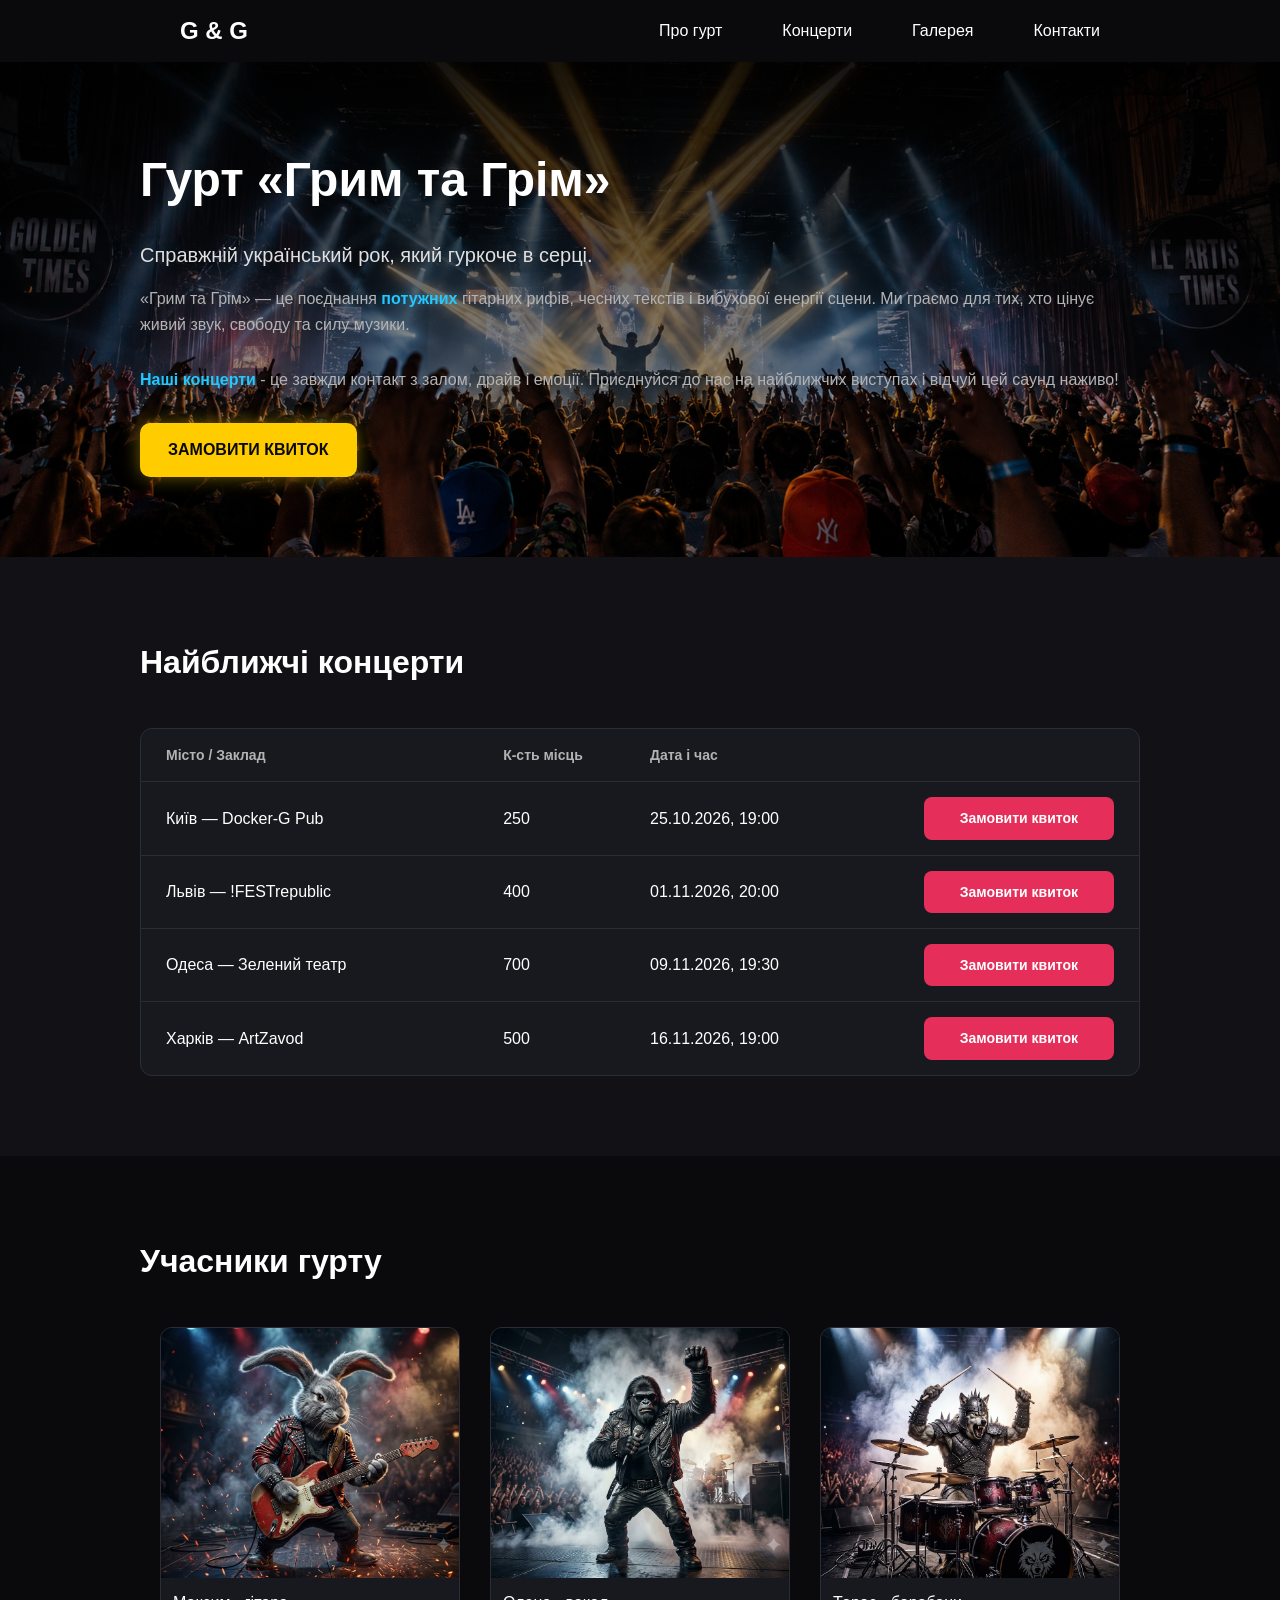
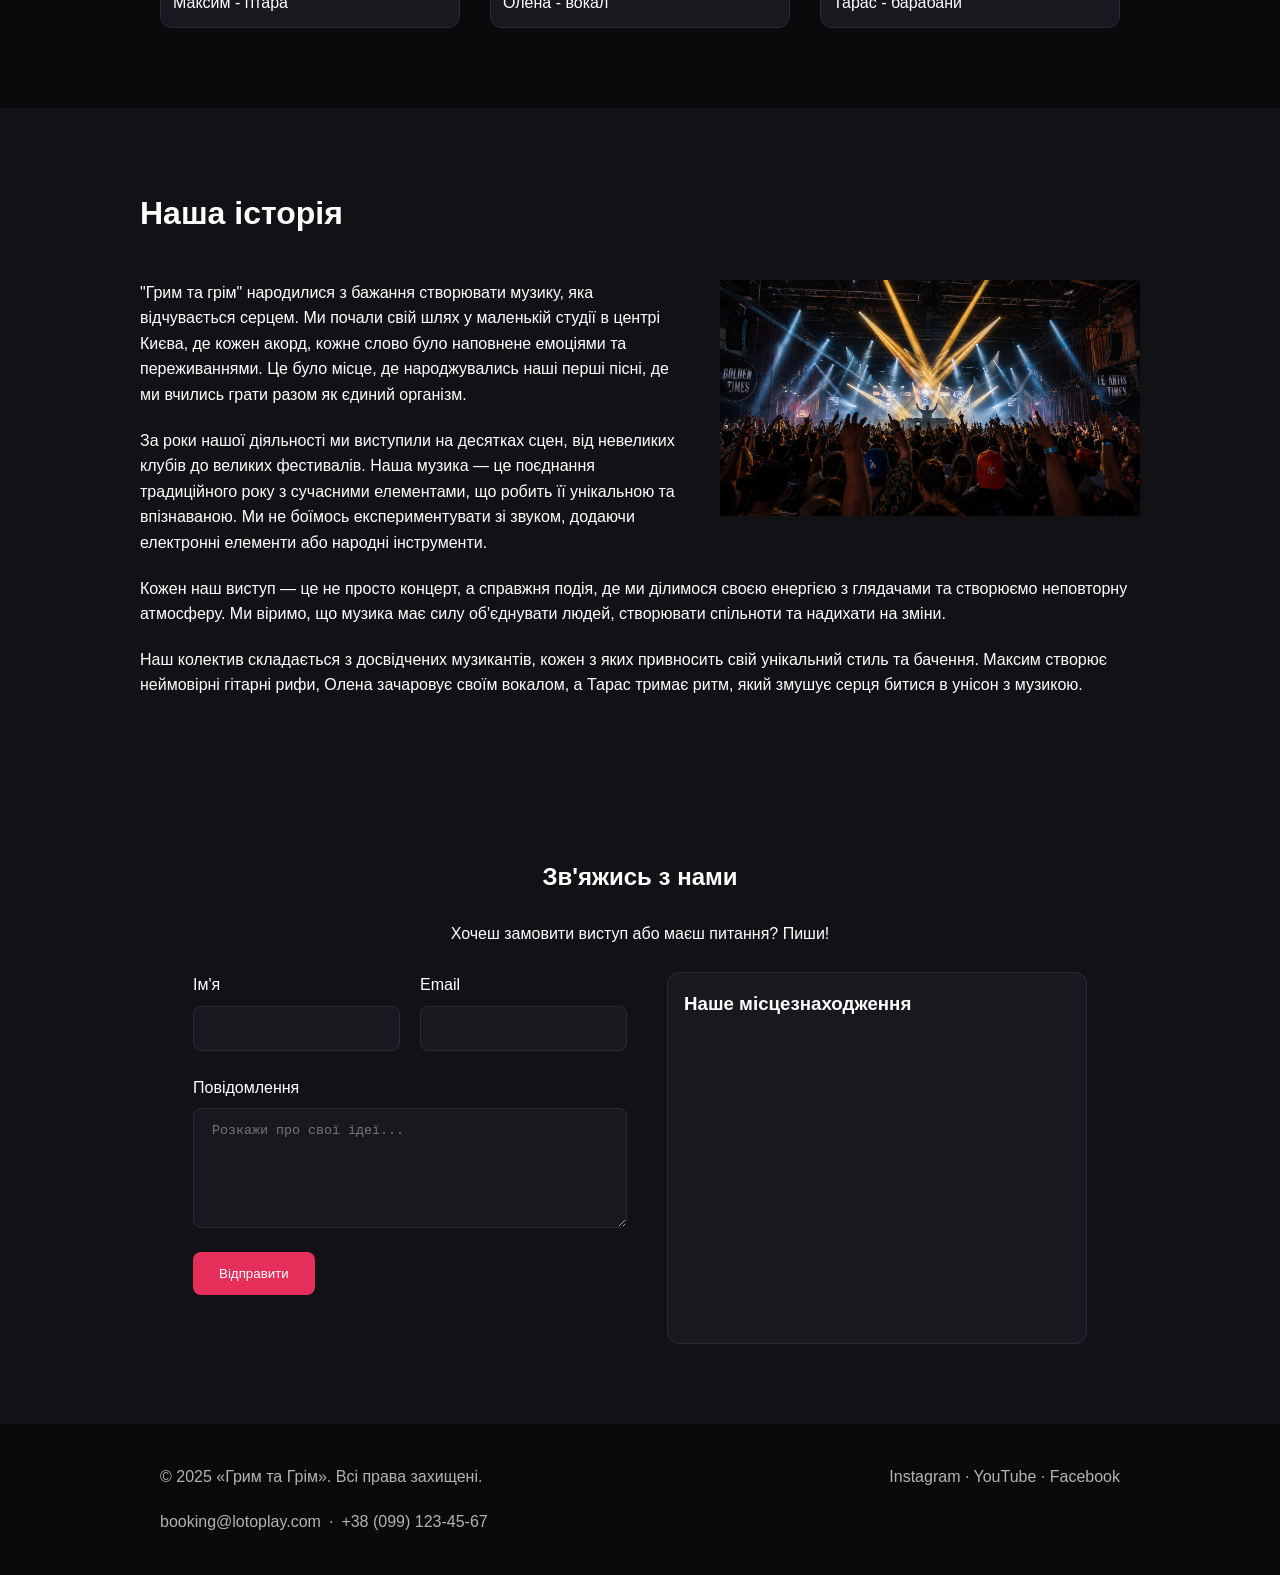
==== index.html @ 6f69058f "Merge branch 'main' into codex/update-ticket-flow-in-html-and-css" ====
<!doctype html>
<html lang="uk">
  <head>
    <meta charset="UTF-8" />
    <meta name="viewport" content="width=device-width, initial-scale=1.0" />
    <title>G & G</title>
    <link rel="stylesheet" href="css/main.css" />
  </head>
  <body>
    <header>
      <nav>
        <a href="#hero" class="logo">G & G</a>
        <input
          type="checkbox"
          id="nav-toggle"
          class="nav-toggle"
          aria-label="Відкрити або закрити меню"
        />
        <label class="burger" for="nav-toggle" aria-hidden="true">
          <span></span>
          <span></span>
          <span></span>
        </label>

        <ul>
          <li><a href="#hero">Про гурт</a></li>
          <li><a href="#schedule">Концерти</a></li>
          <li><a href="#members">Галерея</a></li>
          <li><a href="#contacts">Контакти</a></li>
        </ul>
      </nav>
    </header>
    <section id="hero">
      <div class="hero-content">
        <h1>Гурт «Грим та Грім»</h1>
        <p class="hero-subtitle">
          Справжній український рок, який гуркоче в серці.
        </p>

        <p class="hero-description">
          «Грим та Грім» — це поєднання <span class="text-accent-blue">потужних</span> гітарних рифів, чесних текстів
          і вибухової енергії сцени. Ми граємо для тих, хто цінує живий звук,
          свободу та силу музики.
        </p>
        <p class="hero-description">
          <span class="text-accent-blue">Наші концерти</span> - це завжди контакт з залом, драйв і емоції. Приєднуйся
          до нас на найближчих виступах і відчуй цей саунд наживо!
        </p>
        <a href="#schedule" class="btn-primary">ЗАМОВИТИ КВИТОК</a>
      </div>
    </section>
    <section id="schedule">
      <h2 class="section-title">Найближчі концерти</h2>

      <div class="schedule-container">
        <div class="schedule-header">
          <div>Місто / Заклад</div>
          <div>К-сть місць</div>
          <div>Дата і час</div>
          <div></div>
        </div>

        <div class="schedule-row">
          <div class="schedule-cell city">Київ — Docker-G Pub</div>
          <div class="schedule-cell seats" data-label="К-сть місць">250</div>
          <div class="schedule-cell date" data-label="Дата і час">
            25.10.2026, 19:00
          </div>
          <div class="schedule-cell action">
            <a href="#ticket-kyiv" class="btn-ticket">Замовити квиток</a>
          </div>
        </div>

        <div class="schedule-row">
          <div class="schedule-cell city">Львів — !FESTrepublic</div>
          <div class="schedule-cell seats" data-label="К-сть місць">400</div>
          <div class="schedule-cell date" data-label="Дата і час">
            01.11.2026, 20:00
          </div>
          <div class="schedule-cell action">
            <a href="#ticket-lviv" class="btn-ticket">Замовити квиток</a>
          </div>
        </div>

        <div class="schedule-row">
          <div class="schedule-cell city">Одеса — Зелений театр</div>
          <div class="schedule-cell seats" data-label="К-сть місць">700</div>
          <div class="schedule-cell date" data-label="Дата і час">
            09.11.2026, 19:30
          </div>
          <div class="schedule-cell action">
            <a href="#ticket-odesa" class="btn-ticket">Замовити квиток</a>
          </div>
        </div>

        <div class="schedule-row">
          <div class="schedule-cell city">Харків — ArtZavod</div>
          <div class="schedule-cell seats" data-label="К-сть місць">500</div>
          <div class="schedule-cell date" data-label="Дата і час">
            16.11.2026, 19:00
          </div>
          <div class="schedule-cell action">
            <a href="#ticket-kharkiv" class="btn-ticket">Замовити квиток</a>
          </div>
        </div>
      </div>
    </section>

    <div class="ticket-modals" aria-live="polite">
      <div id="ticket-kyiv" class="ticket-modal" role="dialog" aria-labelledby="ticket-kyiv-title" aria-modal="true">
        <a href="#schedule" class="ticket-backdrop" aria-label="Закрити форму"></a>
        <section class="ticket-card ticket-modal-card">
          <a href="#schedule" class="ticket-close" aria-label="Закрити форму">×</a>
          <p class="eyebrow">Оформлення замовлення</p>
          <h2 id="ticket-kyiv-title">Замовити квиток</h2>
          <p class="ticket-intro">Заповни коротку форму, і ми звʼяжемося з тобою для підтвердження бронювання.</p>
          <form class="ticket-form" action="#contacts" method="post">
            <div class="field"><label for="ticket-kyiv-name">Імʼя</label><input id="ticket-kyiv-name" name="name" type="text" minlength="2" required /></div>
            <div class="field"><label for="ticket-kyiv-email">Email</label><input id="ticket-kyiv-email" name="email" type="email" required /></div>
            <div class="field"><span class="ticket-label">Концерт</span><p class="ticket-concert">Київ — Docker-G Pub</p><input type="hidden" name="concert" value="Київ — Docker-G Pub" /></div>
            <div class="field"><label for="ticket-kyiv-count">Кількість квитків</label><input id="ticket-kyiv-count" name="tickets" type="number" min="1" max="10" value="1" required /></div>
            <div class="ticket-actions"><button type="submit">Підтвердити замовлення</button><a href="#schedule" class="btn-secondary">Назад до розкладу</a></div>
          </form>
        </section>
      </div>

      <div id="ticket-lviv" class="ticket-modal" role="dialog" aria-labelledby="ticket-lviv-title" aria-modal="true">
        <a href="#schedule" class="ticket-backdrop" aria-label="Закрити форму"></a>
        <section class="ticket-card ticket-modal-card">
          <a href="#schedule" class="ticket-close" aria-label="Закрити форму">×</a>
          <p class="eyebrow">Оформлення замовлення</p>
          <h2 id="ticket-lviv-title">Замовити квиток</h2>
          <p class="ticket-intro">Заповни коротку форму, і ми звʼяжемося з тобою для підтвердження бронювання.</p>
          <form class="ticket-form" action="#contacts" method="post">
            <div class="field"><label for="ticket-lviv-name">Імʼя</label><input id="ticket-lviv-name" name="name" type="text" minlength="2" required /></div>
            <div class="field"><label for="ticket-lviv-email">Email</label><input id="ticket-lviv-email" name="email" type="email" required /></div>
            <div class="field"><span class="ticket-label">Концерт</span><p class="ticket-concert">Львів — !FESTrepublic</p><input type="hidden" name="concert" value="Львів — !FESTrepublic" /></div>
            <div class="field"><label for="ticket-lviv-count">Кількість квитків</label><input id="ticket-lviv-count" name="tickets" type="number" min="1" max="10" value="1" required /></div>
            <div class="ticket-actions"><button type="submit">Підтвердити замовлення</button><a href="#schedule" class="btn-secondary">Назад до розкладу</a></div>
          </form>
        </section>
      </div>

      <div id="ticket-odesa" class="ticket-modal" role="dialog" aria-labelledby="ticket-odesa-title" aria-modal="true">
        <a href="#schedule" class="ticket-backdrop" aria-label="Закрити форму"></a>
        <section class="ticket-card ticket-modal-card">
          <a href="#schedule" class="ticket-close" aria-label="Закрити форму">×</a>
          <p class="eyebrow">Оформлення замовлення</p>
          <h2 id="ticket-odesa-title">Замовити квиток</h2>
          <p class="ticket-intro">Заповни коротку форму, і ми звʼяжемося з тобою для підтвердження бронювання.</p>
          <form class="ticket-form" action="#contacts" method="post">
            <div class="field"><label for="ticket-odesa-name">Імʼя</label><input id="ticket-odesa-name" name="name" type="text" minlength="2" required /></div>
            <div class="field"><label for="ticket-odesa-email">Email</label><input id="ticket-odesa-email" name="email" type="email" required /></div>
            <div class="field"><span class="ticket-label">Концерт</span><p class="ticket-concert">Одеса — Зелений театр</p><input type="hidden" name="concert" value="Одеса — Зелений театр" /></div>
            <div class="field"><label for="ticket-odesa-count">Кількість квитків</label><input id="ticket-odesa-count" name="tickets" type="number" min="1" max="10" value="1" required /></div>
            <div class="ticket-actions"><button type="submit">Підтвердити замовлення</button><a href="#schedule" class="btn-secondary">Назад до розкладу</a></div>
          </form>
        </section>
      </div>

      <div id="ticket-kharkiv" class="ticket-modal" role="dialog" aria-labelledby="ticket-kharkiv-title" aria-modal="true">
        <a href="#schedule" class="ticket-backdrop" aria-label="Закрити форму"></a>
        <section class="ticket-card ticket-modal-card">
          <a href="#schedule" class="ticket-close" aria-label="Закрити форму">×</a>
          <p class="eyebrow">Оформлення замовлення</p>
          <h2 id="ticket-kharkiv-title">Замовити квиток</h2>
          <p class="ticket-intro">Заповни коротку форму, і ми звʼяжемося з тобою для підтвердження бронювання.</p>
          <form class="ticket-form" action="#contacts" method="post">
            <div class="field"><label for="ticket-kharkiv-name">Імʼя</label><input id="ticket-kharkiv-name" name="name" type="text" minlength="2" required /></div>
            <div class="field"><label for="ticket-kharkiv-email">Email</label><input id="ticket-kharkiv-email" name="email" type="email" required /></div>
            <div class="field"><span class="ticket-label">Концерт</span><p class="ticket-concert">Харків — ArtZavod</p><input type="hidden" name="concert" value="Харків — ArtZavod" /></div>
            <div class="field"><label for="ticket-kharkiv-count">Кількість квитків</label><input id="ticket-kharkiv-count" name="tickets" type="number" min="1" max="10" value="1" required /></div>
            <div class="ticket-actions"><button type="submit">Підтвердити замовлення</button><a href="#schedule" class="btn-secondary">Назад до розкладу</a></div>
          </form>
        </section>
      </div>
    </div>
    <section id="members">
      <h2 class="section-title">Учасники гурту</h2>

      <div class="members-container">
        <input
          type="radio"
          name="member"
          id="close-all"
          class="member-toggle"
          aria-label="Закрити картку учасника"
          checked
        />

        <input
          type="radio"
          name="member"
          id="member-1"
          class="member-toggle"
          aria-label="Відкрити картку Максима"
        />

        <label class="member-card" for="member-1">
          <figure>
            <div class="img-wrapper">
              <img
                src="img/member-1.jpeg"
                alt="Максим — гітара"
                class="member-img"
              />
            </div>

            <figcaption class="member-info">
              <p>Максим - гітара</p>

              <p class="expanded-text">
                Максим грає на гітарі вже понад 10 років. Його вибухові
                соло-партії та важкі рифи формують фірмове звучання гурту.
              </p>
            </figcaption>
          </figure>
        </label>

        <label class="modal-backdrop backdrop-1" for="close-all"></label>
        <label class="modal-close close-1" for="close-all">Закрити ×</label>

        <input
          type="radio"
          name="member"
          id="member-2"
          class="member-toggle"
          aria-label="Відкрити картку Олени"
        />

        <label class="member-card" for="member-2">
          <figure>
            <div class="img-wrapper">
              <img
                src="img/member-2.jpeg"
                alt="Олена - вокал"
                class="member-img"
              />
            </div>

            <figcaption class="member-info">
              <p>Олена - вокал</p>

              <p class="expanded-text">
                Олена - голос і душа колективу. Її вокал легко переходить від
                ніжних етно-мотивів до потужного рокового драйву.
              </p>
            </figcaption>
          </figure>
        </label>

        <label class="modal-backdrop backdrop-2" for="close-all"></label>
        <label class="modal-close close-2" for="close-all">Закрити ×</label>

        <input
          type="radio"
          name="member"
          id="member-3"
          class="member-toggle"
          aria-label="Відкрити картку Тараса"
        />

        <label class="member-card" for="member-3">
          <figure>
            <div class="img-wrapper">
              <img
                src="img/member-3.jpeg"
                alt="Тарас - барабани"
                class="member-img"
              />
            </div>

            <figcaption class="member-info">
              <p>Тарас - барабани</p>

              <p class="expanded-text">
                Тарас відповідає за ритмічне серце гурту. Його енергія за
                барабанною установкою заряджає кожен концерт.
              </p>
            </figcaption>
          </figure>
        </label>

        <label class="modal-backdrop backdrop-3" for="close-all"></label>
        <label class="modal-close close-3" for="close-all">Закрити ×</label>
      </div>
    </section>
    <section id="history">
      <h2 class="section-title">Наша історія</h2>

      <div class="history-content">
        <img src="img/hero-bg.png" alt="Concert photo" />
        <p>
          "Грим та грім" народилися з бажання створювати музику, яка
          відчувається серцем. Ми почали свій шлях у маленькій студії в центрі
          Києва, де кожен акорд, кожне слово було наповнене емоціями та
          переживаннями. Це було місце, де народжувались наші перші пісні, де ми
          вчились грати разом як єдиний організм.
        </p>
        <p>
          За роки нашої діяльності ми виступили на десятках сцен, від невеликих
          клубів до великих фестивалів. Наша музика — це поєднання традиційного
          року з сучасними елементами, що робить її унікальною та впізнаваною.
          Ми не боїмось експериментувати зі звуком, додаючи електронні елементи
          або народні інструменти.
        </p>
        <p>
          Кожен наш виступ — це не просто концерт, а справжня подія, де ми
          ділимося своєю енергією з глядачами та створюємо неповторну атмосферу.
          Ми віримо, що музика має силу об'єднувати людей, створювати спільноти
          та надихати на зміни.
        </p>
        <p>
          Наш колектив складається з досвідчених музикантів, кожен з яких
          привносить свій унікальний стиль та бачення. Максим створює неймовірні
          гітарні рифи, Олена зачаровує своїм вокалом, а Тарас тримає ритм, який
          змушує серця битися в унісон з музикою.
        </p>
      </div>
    </section>
    <section id="contacts">
      <h2>Зв'яжись з нами</h2>
      <p class="subtitle">Хочеш замовити виступ або маєш питання? Пиши!</p>

      <div class="contacts-content">
        <form class="contact-form" action="success.html" method="get">
          <div class="row">
            <div class="field">
              <label for="name">Ім'я</label>
              <input id="name" name="name" type="text" minlength="2" required />
            </div>

            <div class="field">
              <label for="email">Email</label>
              <input id="email" name="email" type="email" required />
            </div>
          </div>

          <div class="field">
            <label for="message">Повідомлення</label>
            <textarea
              id="message"
              name="message"
              minlength="10"
              placeholder="Розкажи про свої ідеї..."
              required
            ></textarea>
          </div>

          <button type="submit">Відправити</button>
        </form>

        <div class="map">
          <h3>Наше місцезнаходження</h3>

          <iframe
            title="Мапа місцезнаходження гурту"
            src="https://www.google.com/maps/embed?pb=!1m18!1m12!1m3!1d1270.7025842408598!2d30.521919474275144!3d50.43355336899159!2m3!1f0!2f0!3f0!3m2!1i1024!2i768!4f13.1!3m3!1m2!1s0x40d4cf02b2b3a94f%3A0x783fe299564db0c2!2s!5e0!3m2!1sen!2sua!4v1783678780415!5m2!1sen!2sua"
            loading="lazy"
            referrerpolicy="strict-origin-when-cross-origin"
          ></iframe>
        </div>
      </div>
    </section>

    <div class="ticket-modals" aria-label="Форми замовлення квитків">
      <section
        id="ticket-kyiv"
        class="ticket-modal"
        aria-labelledby="ticket-kyiv-title"
      >
        <a
          href="#schedule"
          class="ticket-backdrop"
          aria-label="Закрити форму"
        ></a>
        <div class="ticket-card" role="dialog" aria-modal="true">
          <p class="eyebrow">Оформлення замовлення</p>
          <h2 id="ticket-kyiv-title">Київ — Docker-G Pub</h2>
          <p class="ticket-intro">
            25.10.2026, 19:00. Заповни форму, і ми звʼяжемося з тобою для
            підтвердження бронювання.
          </p>
          <form class="ticket-form" action="success.html" method="get">
            <input
              type="hidden"
              name="concert"
              value="Київ — Docker-G Pub, 25.10.2026, 19:00"
            />
            <div class="field">
              <label for="ticket-kyiv-name">Імʼя</label
              ><input
                id="ticket-kyiv-name"
                name="name"
                type="text"
                minlength="2"
                required
              />
            </div>
            <div class="field">
              <label for="ticket-kyiv-email">Email</label
              ><input
                id="ticket-kyiv-email"
                name="email"
                type="email"
                required
              />
            </div>
            <div class="field">
              <label for="ticket-kyiv-count">Кількість квитків</label
              ><input
                id="ticket-kyiv-count"
                name="tickets"
                type="number"
                min="1"
                max="10"
                value="1"
                required
              />
            </div>
            <div class="ticket-actions">
              <button type="submit">Підтвердити замовлення</button
              ><a href="#schedule" class="btn-secondary">Закрити</a>
            </div>
          </form>
        </div>
      </section>

      <section
        id="ticket-lviv"
        class="ticket-modal"
        aria-labelledby="ticket-lviv-title"
      >
        <a
          href="#schedule"
          class="ticket-backdrop"
          aria-label="Закрити форму"
        ></a>
        <div class="ticket-card" role="dialog" aria-modal="true">
          <p class="eyebrow">Оформлення замовлення</p>
          <h2 id="ticket-lviv-title">Львів — !FESTrepublic</h2>
          <p class="ticket-intro">
            01.11.2026, 20:00. Заповни форму, і ми звʼяжемося з тобою для
            підтвердження бронювання.
          </p>
          <form class="ticket-form" action="success.html" method="get">
            <input
              type="hidden"
              name="concert"
              value="Львів — !FESTrepublic, 01.11.2026, 20:00"
            />
            <div class="field">
              <label for="ticket-lviv-name">Імʼя</label
              ><input
                id="ticket-lviv-name"
                name="name"
                type="text"
                minlength="2"
                required
              />
            </div>
            <div class="field">
              <label for="ticket-lviv-email">Email</label
              ><input
                id="ticket-lviv-email"
                name="email"
                type="email"
                required
              />
            </div>
            <div class="field">
              <label for="ticket-lviv-count">Кількість квитків</label
              ><input
                id="ticket-lviv-count"
                name="tickets"
                type="number"
                min="1"
                max="10"
                value="1"
                required
              />
            </div>
            <div class="ticket-actions">
              <button type="submit">Підтвердити замовлення</button
              ><a href="#schedule" class="btn-secondary">Закрити</a>
            </div>
          </form>
        </div>
      </section>

      <section
        id="ticket-odesa"
        class="ticket-modal"
        aria-labelledby="ticket-odesa-title"
      >
        <a
          href="#schedule"
          class="ticket-backdrop"
          aria-label="Закрити форму"
        ></a>
        <div class="ticket-card" role="dialog" aria-modal="true">
          <p class="eyebrow">Оформлення замовлення</p>
          <h2 id="ticket-odesa-title">Одеса — Зелений театр</h2>
          <p class="ticket-intro">
            09.11.2026, 19:30. Заповни форму, і ми звʼяжемося з тобою для
            підтвердження бронювання.
          </p>
          <form class="ticket-form" action="success.html" method="get">
            <input
              type="hidden"
              name="concert"
              value="Одеса — Зелений театр, 09.11.2026, 19:30"
            />
            <div class="field">
              <label for="ticket-odesa-name">Імʼя</label
              ><input
                id="ticket-odesa-name"
                name="name"
                type="text"
                minlength="2"
                required
              />
            </div>
            <div class="field">
              <label for="ticket-odesa-email">Email</label
              ><input
                id="ticket-odesa-email"
                name="email"
                type="email"
                required
              />
            </div>
            <div class="field">
              <label for="ticket-odesa-count">Кількість квитків</label
              ><input
                id="ticket-odesa-count"
                name="tickets"
                type="number"
                min="1"
                max="10"
                value="1"
                required
              />
            </div>
            <div class="ticket-actions">
              <button type="submit">Підтвердити замовлення</button
              ><a href="#schedule" class="btn-secondary">Закрити</a>
            </div>
          </form>
        </div>
      </section>

      <section
        id="ticket-kharkiv"
        class="ticket-modal"
        aria-labelledby="ticket-kharkiv-title"
      >
        <a
          href="#schedule"
          class="ticket-backdrop"
          aria-label="Закрити форму"
        ></a>
        <div class="ticket-card" role="dialog" aria-modal="true">
          <p class="eyebrow">Оформлення замовлення</p>
          <h2 id="ticket-kharkiv-title">Харків — ArtZavod</h2>
          <p class="ticket-intro">
            16.11.2026, 19:00. Заповни форму, і ми звʼяжемося з тобою для
            підтвердження бронювання.
          </p>
          <form class="ticket-form" action="success.html" method="get">
            <input
              type="hidden"
              name="concert"
              value="Харків — ArtZavod, 16.11.2026, 19:00"
            />
            <div class="field">
              <label for="ticket-kharkiv-name">Імʼя</label
              ><input
                id="ticket-kharkiv-name"
                name="name"
                type="text"
                minlength="2"
                required
              />
            </div>
            <div class="field">
              <label for="ticket-kharkiv-email">Email</label
              ><input
                id="ticket-kharkiv-email"
                name="email"
                type="email"
                required
              />
            </div>
            <div class="field">
              <label for="ticket-kharkiv-count">Кількість квитків</label
              ><input
                id="ticket-kharkiv-count"
                name="tickets"
                type="number"
                min="1"
                max="10"
                value="1"
                required
              />
            </div>
            <div class="ticket-actions">
              <button type="submit">Підтвердити замовлення</button
              ><a href="#schedule" class="btn-secondary">Закрити</a>
            </div>
          </form>
        </div>
      </section>
    </div>
    <footer class="footer">
      <div class="footer-info">
        <p>&copy; 2025 «Грим та Грім». Всі права захищені.</p>
        <div class="footer-contacts">
          <a href="mailto:booking@lotoplay.com">booking@lotoplay.com</a>
          <span aria-hidden="true">·</span>
          <a href="tel:+380991234567">+38 (099) 123-45-67</a>
        </div>
      </div>

      <nav class="footer-social">
        <a
          href="https://www.instagram.com/"
          target="_blank"
          rel="noopener noreferrer"
        >
          Instagram
        </a>
        <a
          href="https://www.youtube.com/"
          target="_blank"
          rel="noopener noreferrer"
        >
          YouTube
        </a>
        <a
          href="https://www.facebook.com/"
          target="_blank"
          rel="noopener noreferrer"
        >
          Facebook
        </a>
      </nav>
    </footer>
  </body>
</html>
---- css/main.css ----
@import "variables.css";
@import "header.css";
@import "hero.css";
@import "schedule.css";
@import "members.css";
@import "history.css";
@import "contacts.css";
@import "footer.css";
@import "tickets.css";
@import "media.css";


* {
  margin: 0;
  padding: 0;
  box-sizing: border-box;
}

html {
  scroll-behavior: smooth;
  scroll-padding-top: var(--header-height);
}

body {
  background-color: var(--bg-main);
  color: var(--text-main);
  font-family: Arial, Helvetica, sans-serif;
  line-height: 1.6;
}

section {
  padding: var(--section-padding);
}

.section-title {
  max-width: var(--container-width);
  margin-right: auto;
  margin-left: auto;
}

@media (max-width: 768px) {
  section {
    padding: var(--section-padding-mobile);
  }
}
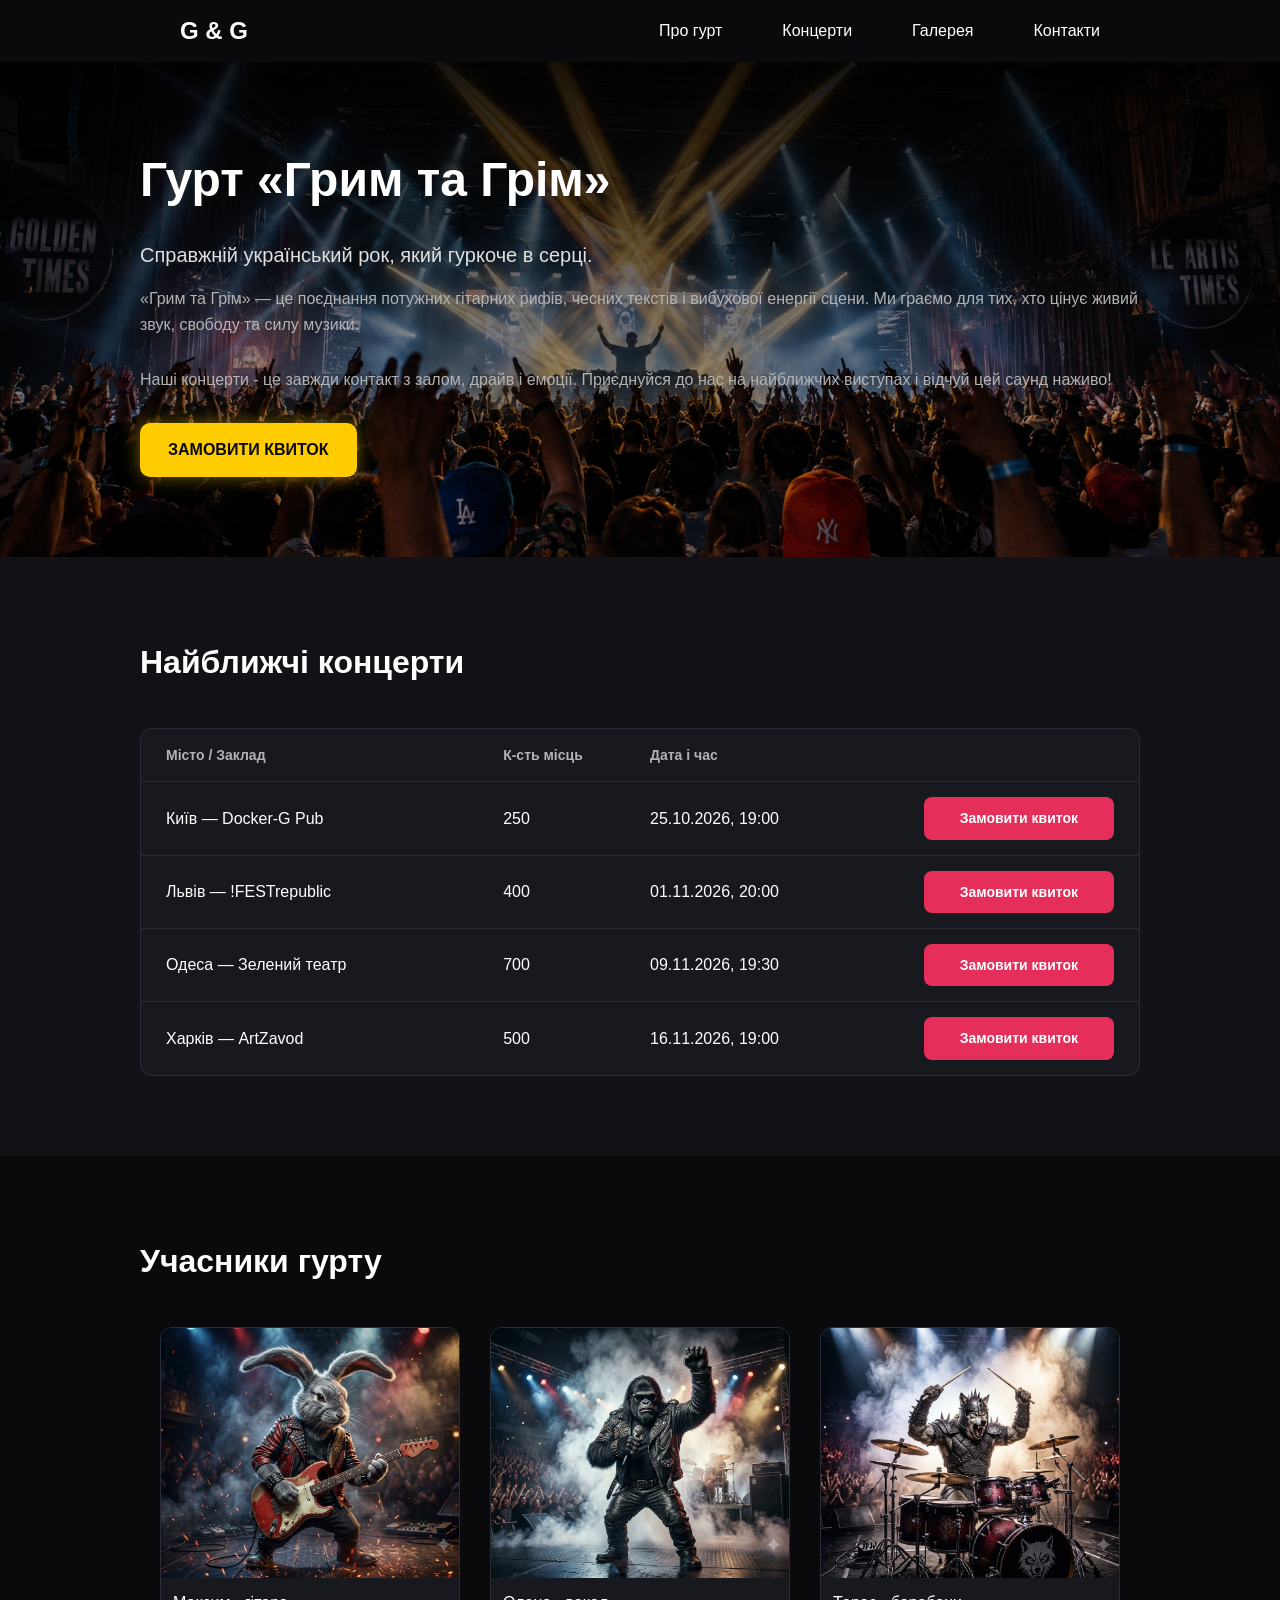
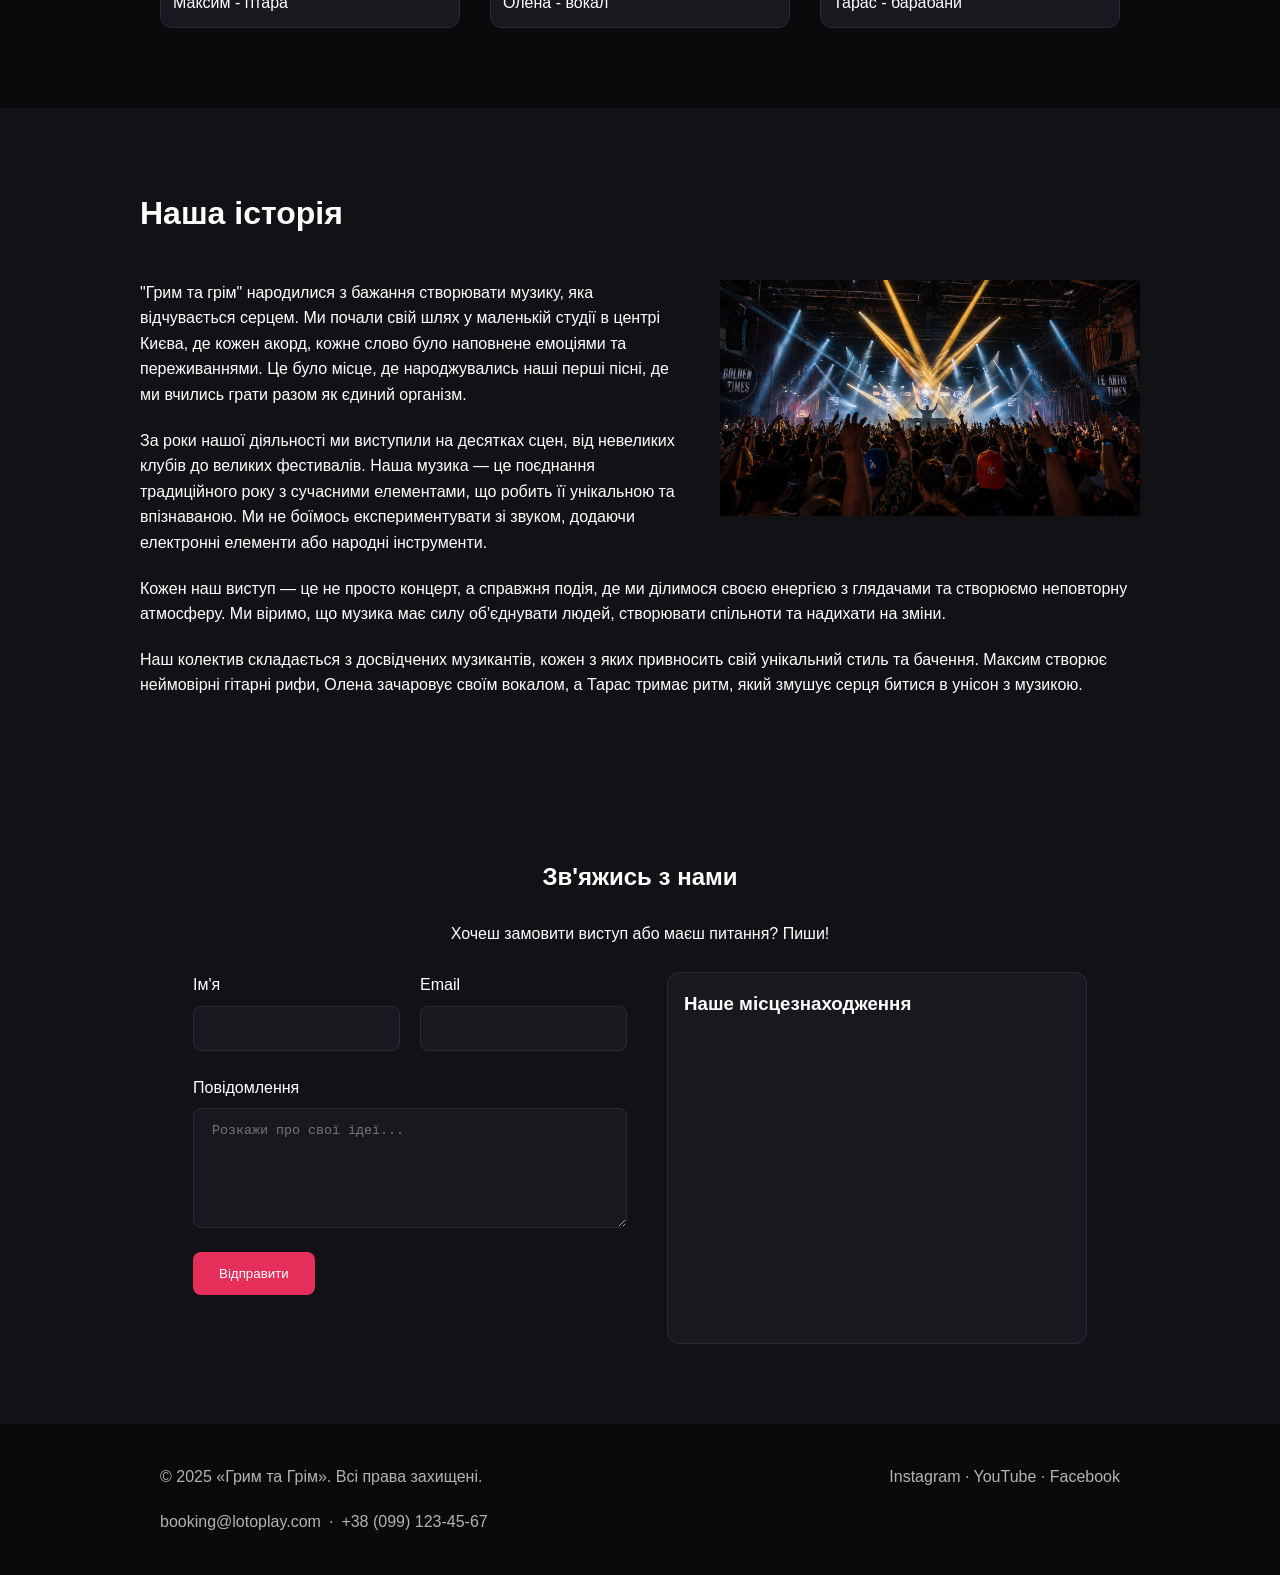
==== commit 373a6652: "Add mobile menu overlay" ====
--- a/index.html
+++ b/index.html
@@ -21,6 +21,7 @@
           <span></span>
           <span></span>
         </label>
+        <label class="menu-overlay" for="nav-toggle"></label>
 
         <ul>
           <li><a href="#hero">Про гурт</a></li>
@@ -38,15 +39,15 @@
         </p>
 
         <p class="hero-description">
-          «Грим та Грім» — це поєднання <span class="text-accent-blue">потужних</span> гітарних рифів, чесних текстів
+          «Грим та Грім» — це поєднання потужних гітарних рифів, чесних текстів
           і вибухової енергії сцени. Ми граємо для тих, хто цінує живий звук,
           свободу та силу музики.
         </p>
         <p class="hero-description">
-          <span class="text-accent-blue">Наші концерти</span> - це завжди контакт з залом, драйв і емоції. Приєднуйся
+          Наші концерти - це завжди контакт з залом, драйв і емоції. Приєднуйся
           до нас на найближчих виступах і відчуй цей саунд наживо!
         </p>
-        <a href="#schedule" class="btn-primary">ЗАМОВИТИ КВИТОК</a>
+        <a href="tickets.html" class="btn-primary">ЗАМОВИТИ КВИТОК</a>
       </div>
     </section>
     <section id="schedule">
@@ -67,7 +68,7 @@
             25.10.2026, 19:00
           </div>
           <div class="schedule-cell action">
-            <a href="#ticket-kyiv" class="btn-ticket">Замовити квиток</a>
+            <a href="tickets.html" class="btn-ticket">Замовити квиток</a>
           </div>
         </div>
 
@@ -78,7 +79,7 @@
             01.11.2026, 20:00
           </div>
           <div class="schedule-cell action">
-            <a href="#ticket-lviv" class="btn-ticket">Замовити квиток</a>
+            <a href="tickets.html" class="btn-ticket">Замовити квиток</a>
           </div>
         </div>
 
@@ -89,7 +90,7 @@
             09.11.2026, 19:30
           </div>
           <div class="schedule-cell action">
-            <a href="#ticket-odesa" class="btn-ticket">Замовити квиток</a>
+            <a href="tickets.html" class="btn-ticket">Замовити квиток</a>
           </div>
         </div>
 
@@ -100,81 +101,11 @@
             16.11.2026, 19:00
           </div>
           <div class="schedule-cell action">
-            <a href="#ticket-kharkiv" class="btn-ticket">Замовити квиток</a>
-          </div>
-        </div>
-      </div>
-    </section>
-
-    <div class="ticket-modals" aria-live="polite">
-      <div id="ticket-kyiv" class="ticket-modal" role="dialog" aria-labelledby="ticket-kyiv-title" aria-modal="true">
-        <a href="#schedule" class="ticket-backdrop" aria-label="Закрити форму"></a>
-        <section class="ticket-card ticket-modal-card">
-          <a href="#schedule" class="ticket-close" aria-label="Закрити форму">×</a>
-          <p class="eyebrow">Оформлення замовлення</p>
-          <h2 id="ticket-kyiv-title">Замовити квиток</h2>
-          <p class="ticket-intro">Заповни коротку форму, і ми звʼяжемося з тобою для підтвердження бронювання.</p>
-          <form class="ticket-form" action="#contacts" method="post">
-            <div class="field"><label for="ticket-kyiv-name">Імʼя</label><input id="ticket-kyiv-name" name="name" type="text" minlength="2" required /></div>
-            <div class="field"><label for="ticket-kyiv-email">Email</label><input id="ticket-kyiv-email" name="email" type="email" required /></div>
-            <div class="field"><span class="ticket-label">Концерт</span><p class="ticket-concert">Київ — Docker-G Pub</p><input type="hidden" name="concert" value="Київ — Docker-G Pub" /></div>
-            <div class="field"><label for="ticket-kyiv-count">Кількість квитків</label><input id="ticket-kyiv-count" name="tickets" type="number" min="1" max="10" value="1" required /></div>
-            <div class="ticket-actions"><button type="submit">Підтвердити замовлення</button><a href="#schedule" class="btn-secondary">Назад до розкладу</a></div>
-          </form>
-        </section>
-      </div>
-
-      <div id="ticket-lviv" class="ticket-modal" role="dialog" aria-labelledby="ticket-lviv-title" aria-modal="true">
-        <a href="#schedule" class="ticket-backdrop" aria-label="Закрити форму"></a>
-        <section class="ticket-card ticket-modal-card">
-          <a href="#schedule" class="ticket-close" aria-label="Закрити форму">×</a>
-          <p class="eyebrow">Оформлення замовлення</p>
-          <h2 id="ticket-lviv-title">Замовити квиток</h2>
-          <p class="ticket-intro">Заповни коротку форму, і ми звʼяжемося з тобою для підтвердження бронювання.</p>
-          <form class="ticket-form" action="#contacts" method="post">
-            <div class="field"><label for="ticket-lviv-name">Імʼя</label><input id="ticket-lviv-name" name="name" type="text" minlength="2" required /></div>
-            <div class="field"><label for="ticket-lviv-email">Email</label><input id="ticket-lviv-email" name="email" type="email" required /></div>
-            <div class="field"><span class="ticket-label">Концерт</span><p class="ticket-concert">Львів — !FESTrepublic</p><input type="hidden" name="concert" value="Львів — !FESTrepublic" /></div>
-            <div class="field"><label for="ticket-lviv-count">Кількість квитків</label><input id="ticket-lviv-count" name="tickets" type="number" min="1" max="10" value="1" required /></div>
-            <div class="ticket-actions"><button type="submit">Підтвердити замовлення</button><a href="#schedule" class="btn-secondary">Назад до розкладу</a></div>
-          </form>
-        </section>
-      </div>
-
-      <div id="ticket-odesa" class="ticket-modal" role="dialog" aria-labelledby="ticket-odesa-title" aria-modal="true">
-        <a href="#schedule" class="ticket-backdrop" aria-label="Закрити форму"></a>
-        <section class="ticket-card ticket-modal-card">
-          <a href="#schedule" class="ticket-close" aria-label="Закрити форму">×</a>
-          <p class="eyebrow">Оформлення замовлення</p>
-          <h2 id="ticket-odesa-title">Замовити квиток</h2>
-          <p class="ticket-intro">Заповни коротку форму, і ми звʼяжемося з тобою для підтвердження бронювання.</p>
-          <form class="ticket-form" action="#contacts" method="post">
-            <div class="field"><label for="ticket-odesa-name">Імʼя</label><input id="ticket-odesa-name" name="name" type="text" minlength="2" required /></div>
-            <div class="field"><label for="ticket-odesa-email">Email</label><input id="ticket-odesa-email" name="email" type="email" required /></div>
-            <div class="field"><span class="ticket-label">Концерт</span><p class="ticket-concert">Одеса — Зелений театр</p><input type="hidden" name="concert" value="Одеса — Зелений театр" /></div>
-            <div class="field"><label for="ticket-odesa-count">Кількість квитків</label><input id="ticket-odesa-count" name="tickets" type="number" min="1" max="10" value="1" required /></div>
-            <div class="ticket-actions"><button type="submit">Підтвердити замовлення</button><a href="#schedule" class="btn-secondary">Назад до розкладу</a></div>
-          </form>
-        </section>
-      </div>
-
-      <div id="ticket-kharkiv" class="ticket-modal" role="dialog" aria-labelledby="ticket-kharkiv-title" aria-modal="true">
-        <a href="#schedule" class="ticket-backdrop" aria-label="Закрити форму"></a>
-        <section class="ticket-card ticket-modal-card">
-          <a href="#schedule" class="ticket-close" aria-label="Закрити форму">×</a>
-          <p class="eyebrow">Оформлення замовлення</p>
-          <h2 id="ticket-kharkiv-title">Замовити квиток</h2>
-          <p class="ticket-intro">Заповни коротку форму, і ми звʼяжемося з тобою для підтвердження бронювання.</p>
-          <form class="ticket-form" action="#contacts" method="post">
-            <div class="field"><label for="ticket-kharkiv-name">Імʼя</label><input id="ticket-kharkiv-name" name="name" type="text" minlength="2" required /></div>
-            <div class="field"><label for="ticket-kharkiv-email">Email</label><input id="ticket-kharkiv-email" name="email" type="email" required /></div>
-            <div class="field"><span class="ticket-label">Концерт</span><p class="ticket-concert">Харків — ArtZavod</p><input type="hidden" name="concert" value="Харків — ArtZavod" /></div>
-            <div class="field"><label for="ticket-kharkiv-count">Кількість квитків</label><input id="ticket-kharkiv-count" name="tickets" type="number" min="1" max="10" value="1" required /></div>
-            <div class="ticket-actions"><button type="submit">Підтвердити замовлення</button><a href="#schedule" class="btn-secondary">Назад до розкладу</a></div>
-          </form>
-        </section>
-      </div>
-    </div>
+            <a href="tickets.html" class="btn-ticket">Замовити квиток</a>
+          </div>
+        </div>
+      </div>
+    </section>
     <section id="members">
       <h2 class="section-title">Учасники гурту</h2>
 
@@ -323,7 +254,7 @@
       <p class="subtitle">Хочеш замовити виступ або маєш питання? Пиши!</p>
 
       <div class="contacts-content">
-        <form class="contact-form" action="success.html" method="get">
+        <form class="contact-form" action="#contacts" method="post">
           <div class="row">
             <div class="field">
               <label for="name">Ім'я</label>
@@ -362,256 +293,6 @@
         </div>
       </div>
     </section>
-
-    <div class="ticket-modals" aria-label="Форми замовлення квитків">
-      <section
-        id="ticket-kyiv"
-        class="ticket-modal"
-        aria-labelledby="ticket-kyiv-title"
-      >
-        <a
-          href="#schedule"
-          class="ticket-backdrop"
-          aria-label="Закрити форму"
-        ></a>
-        <div class="ticket-card" role="dialog" aria-modal="true">
-          <p class="eyebrow">Оформлення замовлення</p>
-          <h2 id="ticket-kyiv-title">Київ — Docker-G Pub</h2>
-          <p class="ticket-intro">
-            25.10.2026, 19:00. Заповни форму, і ми звʼяжемося з тобою для
-            підтвердження бронювання.
-          </p>
-          <form class="ticket-form" action="success.html" method="get">
-            <input
-              type="hidden"
-              name="concert"
-              value="Київ — Docker-G Pub, 25.10.2026, 19:00"
-            />
-            <div class="field">
-              <label for="ticket-kyiv-name">Імʼя</label
-              ><input
-                id="ticket-kyiv-name"
-                name="name"
-                type="text"
-                minlength="2"
-                required
-              />
-            </div>
-            <div class="field">
-              <label for="ticket-kyiv-email">Email</label
-              ><input
-                id="ticket-kyiv-email"
-                name="email"
-                type="email"
-                required
-              />
-            </div>
-            <div class="field">
-              <label for="ticket-kyiv-count">Кількість квитків</label
-              ><input
-                id="ticket-kyiv-count"
-                name="tickets"
-                type="number"
-                min="1"
-                max="10"
-                value="1"
-                required
-              />
-            </div>
-            <div class="ticket-actions">
-              <button type="submit">Підтвердити замовлення</button
-              ><a href="#schedule" class="btn-secondary">Закрити</a>
-            </div>
-          </form>
-        </div>
-      </section>
-
-      <section
-        id="ticket-lviv"
-        class="ticket-modal"
-        aria-labelledby="ticket-lviv-title"
-      >
-        <a
-          href="#schedule"
-          class="ticket-backdrop"
-          aria-label="Закрити форму"
-        ></a>
-        <div class="ticket-card" role="dialog" aria-modal="true">
-          <p class="eyebrow">Оформлення замовлення</p>
-          <h2 id="ticket-lviv-title">Львів — !FESTrepublic</h2>
-          <p class="ticket-intro">
-            01.11.2026, 20:00. Заповни форму, і ми звʼяжемося з тобою для
-            підтвердження бронювання.
-          </p>
-          <form class="ticket-form" action="success.html" method="get">
-            <input
-              type="hidden"
-              name="concert"
-              value="Львів — !FESTrepublic, 01.11.2026, 20:00"
-            />
-            <div class="field">
-              <label for="ticket-lviv-name">Імʼя</label
-              ><input
-                id="ticket-lviv-name"
-                name="name"
-                type="text"
-                minlength="2"
-                required
-              />
-            </div>
-            <div class="field">
-              <label for="ticket-lviv-email">Email</label
-              ><input
-                id="ticket-lviv-email"
-                name="email"
-                type="email"
-                required
-              />
-            </div>
-            <div class="field">
-              <label for="ticket-lviv-count">Кількість квитків</label
-              ><input
-                id="ticket-lviv-count"
-                name="tickets"
-                type="number"
-                min="1"
-                max="10"
-                value="1"
-                required
-              />
-            </div>
-            <div class="ticket-actions">
-              <button type="submit">Підтвердити замовлення</button
-              ><a href="#schedule" class="btn-secondary">Закрити</a>
-            </div>
-          </form>
-        </div>
-      </section>
-
-      <section
-        id="ticket-odesa"
-        class="ticket-modal"
-        aria-labelledby="ticket-odesa-title"
-      >
-        <a
-          href="#schedule"
-          class="ticket-backdrop"
-          aria-label="Закрити форму"
-        ></a>
-        <div class="ticket-card" role="dialog" aria-modal="true">
-          <p class="eyebrow">Оформлення замовлення</p>
-          <h2 id="ticket-odesa-title">Одеса — Зелений театр</h2>
-          <p class="ticket-intro">
-            09.11.2026, 19:30. Заповни форму, і ми звʼяжемося з тобою для
-            підтвердження бронювання.
-          </p>
-          <form class="ticket-form" action="success.html" method="get">
-            <input
-              type="hidden"
-              name="concert"
-              value="Одеса — Зелений театр, 09.11.2026, 19:30"
-            />
-            <div class="field">
-              <label for="ticket-odesa-name">Імʼя</label
-              ><input
-                id="ticket-odesa-name"
-                name="name"
-                type="text"
-                minlength="2"
-                required
-              />
-            </div>
-            <div class="field">
-              <label for="ticket-odesa-email">Email</label
-              ><input
-                id="ticket-odesa-email"
-                name="email"
-                type="email"
-                required
-              />
-            </div>
-            <div class="field">
-              <label for="ticket-odesa-count">Кількість квитків</label
-              ><input
-                id="ticket-odesa-count"
-                name="tickets"
-                type="number"
-                min="1"
-                max="10"
-                value="1"
-                required
-              />
-            </div>
-            <div class="ticket-actions">
-              <button type="submit">Підтвердити замовлення</button
-              ><a href="#schedule" class="btn-secondary">Закрити</a>
-            </div>
-          </form>
-        </div>
-      </section>
-
-      <section
-        id="ticket-kharkiv"
-        class="ticket-modal"
-        aria-labelledby="ticket-kharkiv-title"
-      >
-        <a
-          href="#schedule"
-          class="ticket-backdrop"
-          aria-label="Закрити форму"
-        ></a>
-        <div class="ticket-card" role="dialog" aria-modal="true">
-          <p class="eyebrow">Оформлення замовлення</p>
-          <h2 id="ticket-kharkiv-title">Харків — ArtZavod</h2>
-          <p class="ticket-intro">
-            16.11.2026, 19:00. Заповни форму, і ми звʼяжемося з тобою для
-            підтвердження бронювання.
-          </p>
-          <form class="ticket-form" action="success.html" method="get">
-            <input
-              type="hidden"
-              name="concert"
-              value="Харків — ArtZavod, 16.11.2026, 19:00"
-            />
-            <div class="field">
-              <label for="ticket-kharkiv-name">Імʼя</label
-              ><input
-                id="ticket-kharkiv-name"
-                name="name"
-                type="text"
-                minlength="2"
-                required
-              />
-            </div>
-            <div class="field">
-              <label for="ticket-kharkiv-email">Email</label
-              ><input
-                id="ticket-kharkiv-email"
-                name="email"
-                type="email"
-                required
-              />
-            </div>
-            <div class="field">
-              <label for="ticket-kharkiv-count">Кількість квитків</label
-              ><input
-                id="ticket-kharkiv-count"
-                name="tickets"
-                type="number"
-                min="1"
-                max="10"
-                value="1"
-                required
-              />
-            </div>
-            <div class="ticket-actions">
-              <button type="submit">Підтвердити замовлення</button
-              ><a href="#schedule" class="btn-secondary">Закрити</a>
-            </div>
-          </form>
-        </div>
-      </section>
-    </div>
     <footer class="footer">
       <div class="footer-info">
         <p>&copy; 2025 «Грим та Грім». Всі права захищені.</p>
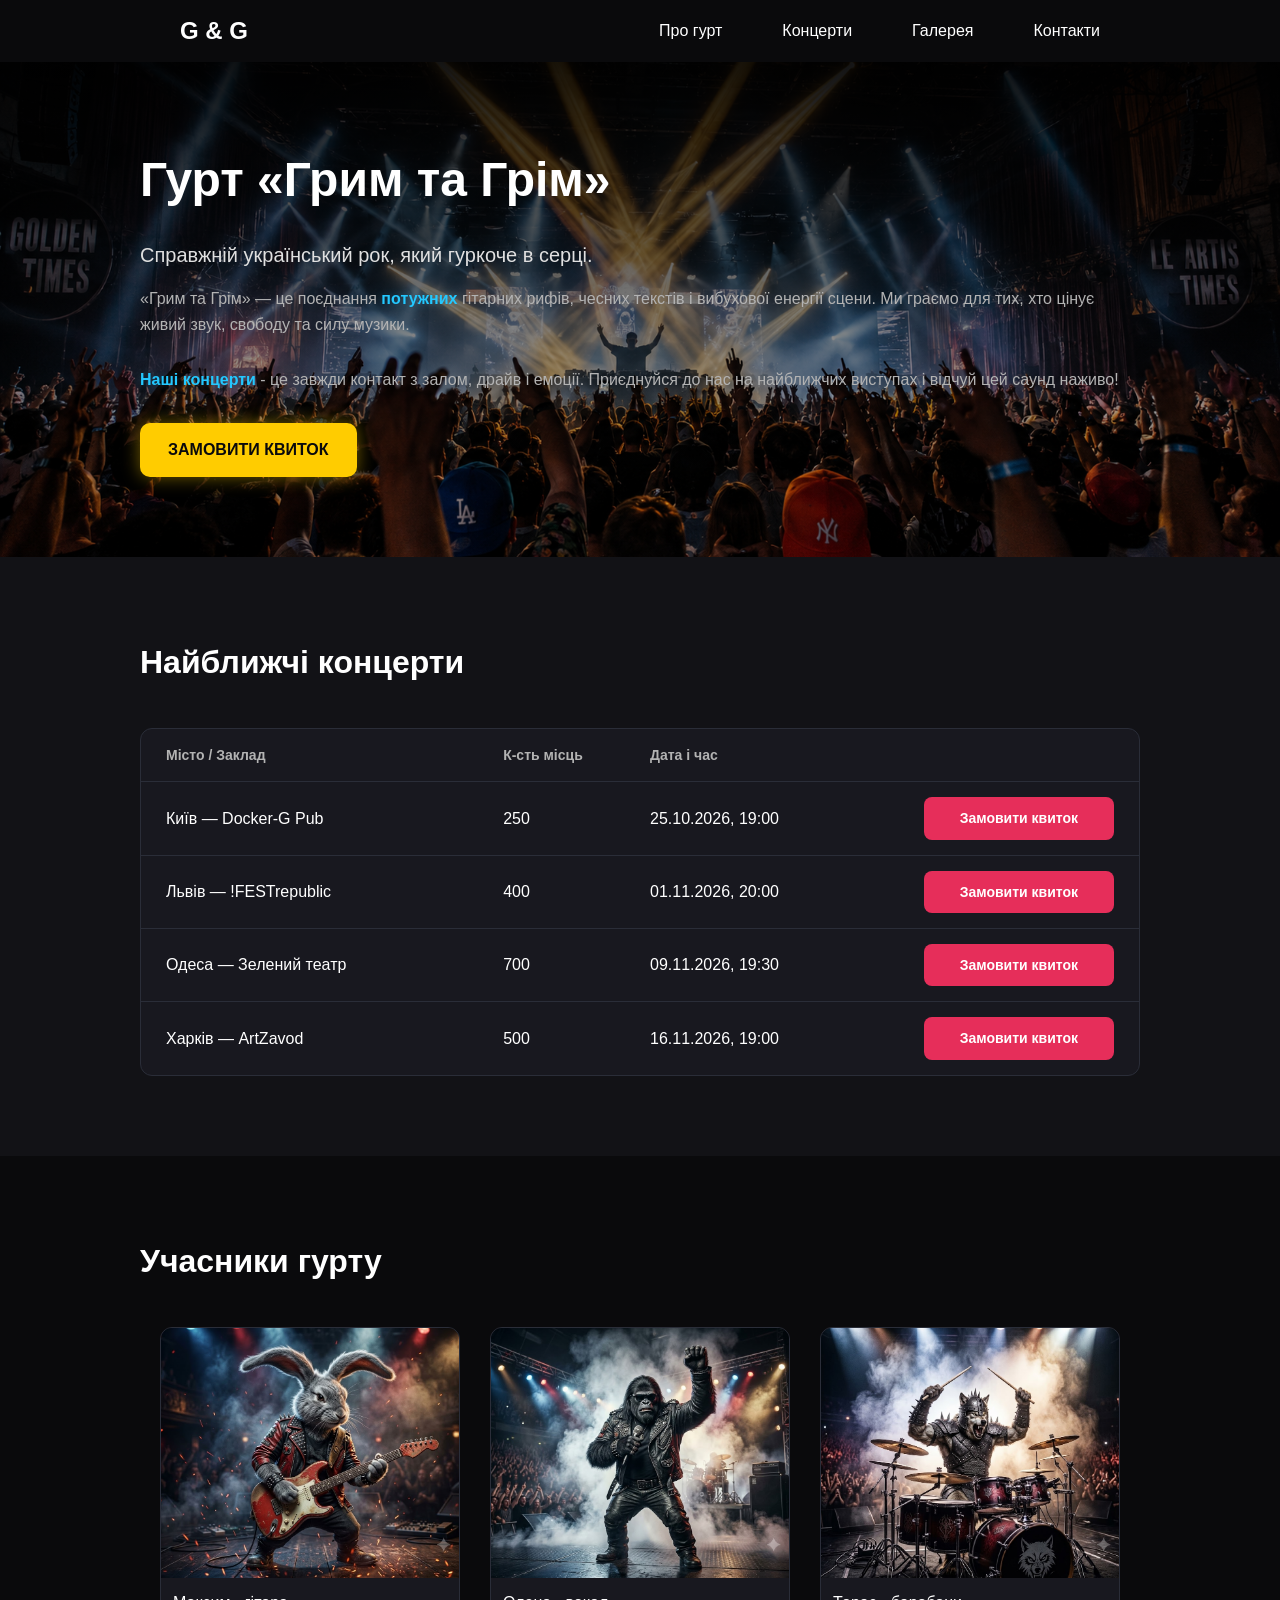
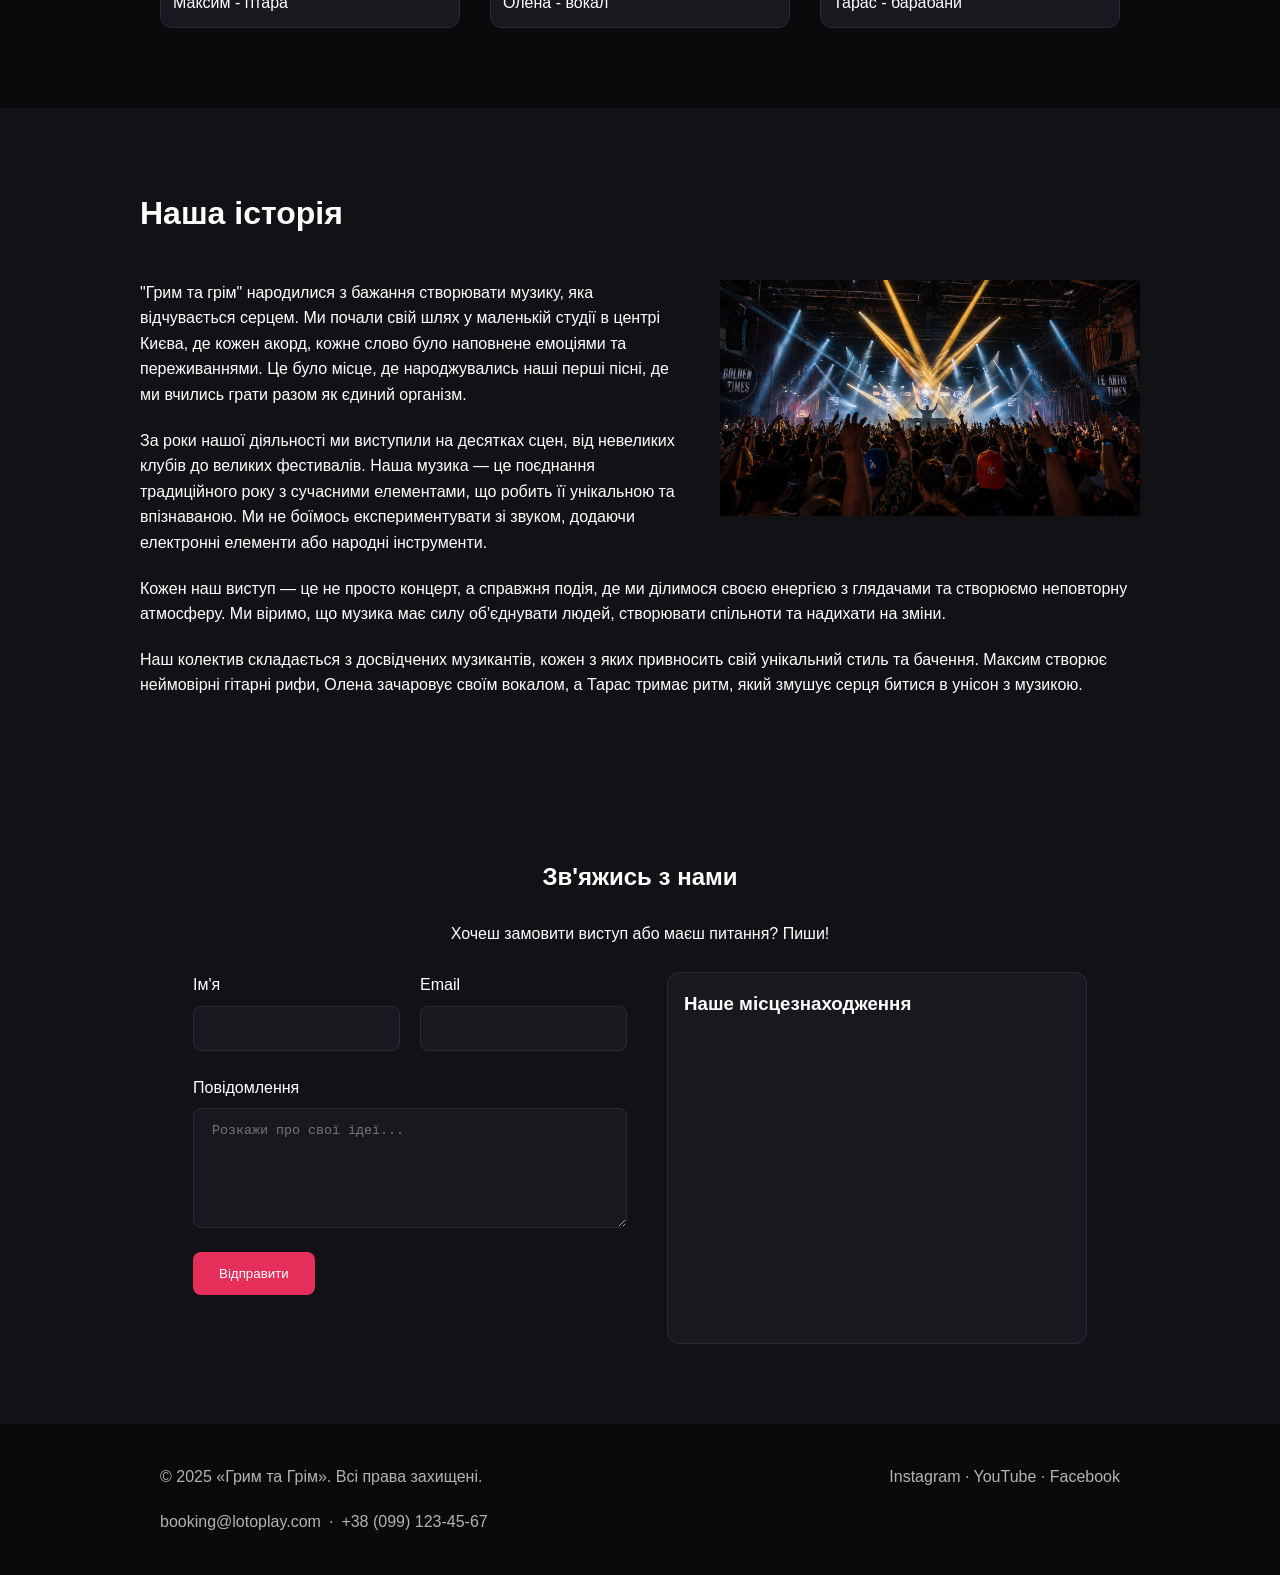
==== commit 536c153a: "Merge pull request #8 from NastyBaster/codex/add-css-only-overlay-for-burger-menu Add CSS-only mobil" ====
--- a/index.html
+++ b/index.html
@@ -39,15 +39,15 @@
         </p>
 
         <p class="hero-description">
-          «Грим та Грім» — це поєднання потужних гітарних рифів, чесних текстів
+          «Грим та Грім» — це поєднання <span class="text-accent-blue">потужних</span> гітарних рифів, чесних текстів
           і вибухової енергії сцени. Ми граємо для тих, хто цінує живий звук,
           свободу та силу музики.
         </p>
         <p class="hero-description">
-          Наші концерти - це завжди контакт з залом, драйв і емоції. Приєднуйся
+          <span class="text-accent-blue">Наші концерти</span> - це завжди контакт з залом, драйв і емоції. Приєднуйся
           до нас на найближчих виступах і відчуй цей саунд наживо!
         </p>
-        <a href="tickets.html" class="btn-primary">ЗАМОВИТИ КВИТОК</a>
+        <a href="#schedule" class="btn-primary">ЗАМОВИТИ КВИТОК</a>
       </div>
     </section>
     <section id="schedule">
@@ -68,7 +68,7 @@
             25.10.2026, 19:00
           </div>
           <div class="schedule-cell action">
-            <a href="tickets.html" class="btn-ticket">Замовити квиток</a>
+            <a href="#ticket-kyiv" class="btn-ticket">Замовити квиток</a>
           </div>
         </div>
 
@@ -79,7 +79,7 @@
             01.11.2026, 20:00
           </div>
           <div class="schedule-cell action">
-            <a href="tickets.html" class="btn-ticket">Замовити квиток</a>
+            <a href="#ticket-lviv" class="btn-ticket">Замовити квиток</a>
           </div>
         </div>
 
@@ -90,7 +90,7 @@
             09.11.2026, 19:30
           </div>
           <div class="schedule-cell action">
-            <a href="tickets.html" class="btn-ticket">Замовити квиток</a>
+            <a href="#ticket-odesa" class="btn-ticket">Замовити квиток</a>
           </div>
         </div>
 
@@ -101,11 +101,81 @@
             16.11.2026, 19:00
           </div>
           <div class="schedule-cell action">
-            <a href="tickets.html" class="btn-ticket">Замовити квиток</a>
+            <a href="#ticket-kharkiv" class="btn-ticket">Замовити квиток</a>
           </div>
         </div>
       </div>
     </section>
+
+    <div class="ticket-modals" aria-live="polite">
+      <div id="ticket-kyiv" class="ticket-modal" role="dialog" aria-labelledby="ticket-kyiv-title" aria-modal="true">
+        <a href="#schedule" class="ticket-backdrop" aria-label="Закрити форму"></a>
+        <section class="ticket-card ticket-modal-card">
+          <a href="#schedule" class="ticket-close" aria-label="Закрити форму">×</a>
+          <p class="eyebrow">Оформлення замовлення</p>
+          <h2 id="ticket-kyiv-title">Замовити квиток</h2>
+          <p class="ticket-intro">Заповни коротку форму, і ми звʼяжемося з тобою для підтвердження бронювання.</p>
+          <form class="ticket-form" action="#contacts" method="post">
+            <div class="field"><label for="ticket-kyiv-name">Імʼя</label><input id="ticket-kyiv-name" name="name" type="text" minlength="2" required /></div>
+            <div class="field"><label for="ticket-kyiv-email">Email</label><input id="ticket-kyiv-email" name="email" type="email" required /></div>
+            <div class="field"><span class="ticket-label">Концерт</span><p class="ticket-concert">Київ — Docker-G Pub</p><input type="hidden" name="concert" value="Київ — Docker-G Pub" /></div>
+            <div class="field"><label for="ticket-kyiv-count">Кількість квитків</label><input id="ticket-kyiv-count" name="tickets" type="number" min="1" max="10" value="1" required /></div>
+            <div class="ticket-actions"><button type="submit">Підтвердити замовлення</button><a href="#schedule" class="btn-secondary">Назад до розкладу</a></div>
+          </form>
+        </section>
+      </div>
+
+      <div id="ticket-lviv" class="ticket-modal" role="dialog" aria-labelledby="ticket-lviv-title" aria-modal="true">
+        <a href="#schedule" class="ticket-backdrop" aria-label="Закрити форму"></a>
+        <section class="ticket-card ticket-modal-card">
+          <a href="#schedule" class="ticket-close" aria-label="Закрити форму">×</a>
+          <p class="eyebrow">Оформлення замовлення</p>
+          <h2 id="ticket-lviv-title">Замовити квиток</h2>
+          <p class="ticket-intro">Заповни коротку форму, і ми звʼяжемося з тобою для підтвердження бронювання.</p>
+          <form class="ticket-form" action="#contacts" method="post">
+            <div class="field"><label for="ticket-lviv-name">Імʼя</label><input id="ticket-lviv-name" name="name" type="text" minlength="2" required /></div>
+            <div class="field"><label for="ticket-lviv-email">Email</label><input id="ticket-lviv-email" name="email" type="email" required /></div>
+            <div class="field"><span class="ticket-label">Концерт</span><p class="ticket-concert">Львів — !FESTrepublic</p><input type="hidden" name="concert" value="Львів — !FESTrepublic" /></div>
+            <div class="field"><label for="ticket-lviv-count">Кількість квитків</label><input id="ticket-lviv-count" name="tickets" type="number" min="1" max="10" value="1" required /></div>
+            <div class="ticket-actions"><button type="submit">Підтвердити замовлення</button><a href="#schedule" class="btn-secondary">Назад до розкладу</a></div>
+          </form>
+        </section>
+      </div>
+
+      <div id="ticket-odesa" class="ticket-modal" role="dialog" aria-labelledby="ticket-odesa-title" aria-modal="true">
+        <a href="#schedule" class="ticket-backdrop" aria-label="Закрити форму"></a>
+        <section class="ticket-card ticket-modal-card">
+          <a href="#schedule" class="ticket-close" aria-label="Закрити форму">×</a>
+          <p class="eyebrow">Оформлення замовлення</p>
+          <h2 id="ticket-odesa-title">Замовити квиток</h2>
+          <p class="ticket-intro">Заповни коротку форму, і ми звʼяжемося з тобою для підтвердження бронювання.</p>
+          <form class="ticket-form" action="#contacts" method="post">
+            <div class="field"><label for="ticket-odesa-name">Імʼя</label><input id="ticket-odesa-name" name="name" type="text" minlength="2" required /></div>
+            <div class="field"><label for="ticket-odesa-email">Email</label><input id="ticket-odesa-email" name="email" type="email" required /></div>
+            <div class="field"><span class="ticket-label">Концерт</span><p class="ticket-concert">Одеса — Зелений театр</p><input type="hidden" name="concert" value="Одеса — Зелений театр" /></div>
+            <div class="field"><label for="ticket-odesa-count">Кількість квитків</label><input id="ticket-odesa-count" name="tickets" type="number" min="1" max="10" value="1" required /></div>
+            <div class="ticket-actions"><button type="submit">Підтвердити замовлення</button><a href="#schedule" class="btn-secondary">Назад до розкладу</a></div>
+          </form>
+        </section>
+      </div>
+
+      <div id="ticket-kharkiv" class="ticket-modal" role="dialog" aria-labelledby="ticket-kharkiv-title" aria-modal="true">
+        <a href="#schedule" class="ticket-backdrop" aria-label="Закрити форму"></a>
+        <section class="ticket-card ticket-modal-card">
+          <a href="#schedule" class="ticket-close" aria-label="Закрити форму">×</a>
+          <p class="eyebrow">Оформлення замовлення</p>
+          <h2 id="ticket-kharkiv-title">Замовити квиток</h2>
+          <p class="ticket-intro">Заповни коротку форму, і ми звʼяжемося з тобою для підтвердження бронювання.</p>
+          <form class="ticket-form" action="#contacts" method="post">
+            <div class="field"><label for="ticket-kharkiv-name">Імʼя</label><input id="ticket-kharkiv-name" name="name" type="text" minlength="2" required /></div>
+            <div class="field"><label for="ticket-kharkiv-email">Email</label><input id="ticket-kharkiv-email" name="email" type="email" required /></div>
+            <div class="field"><span class="ticket-label">Концерт</span><p class="ticket-concert">Харків — ArtZavod</p><input type="hidden" name="concert" value="Харків — ArtZavod" /></div>
+            <div class="field"><label for="ticket-kharkiv-count">Кількість квитків</label><input id="ticket-kharkiv-count" name="tickets" type="number" min="1" max="10" value="1" required /></div>
+            <div class="ticket-actions"><button type="submit">Підтвердити замовлення</button><a href="#schedule" class="btn-secondary">Назад до розкладу</a></div>
+          </form>
+        </section>
+      </div>
+    </div>
     <section id="members">
       <h2 class="section-title">Учасники гурту</h2>
 
@@ -254,7 +324,7 @@
       <p class="subtitle">Хочеш замовити виступ або маєш питання? Пиши!</p>
 
       <div class="contacts-content">
-        <form class="contact-form" action="#contacts" method="post">
+        <form class="contact-form" action="success.html" method="get">
           <div class="row">
             <div class="field">
               <label for="name">Ім'я</label>
@@ -293,6 +363,256 @@
         </div>
       </div>
     </section>
+
+    <div class="ticket-modals" aria-label="Форми замовлення квитків">
+      <section
+        id="ticket-kyiv"
+        class="ticket-modal"
+        aria-labelledby="ticket-kyiv-title"
+      >
+        <a
+          href="#schedule"
+          class="ticket-backdrop"
+          aria-label="Закрити форму"
+        ></a>
+        <div class="ticket-card" role="dialog" aria-modal="true">
+          <p class="eyebrow">Оформлення замовлення</p>
+          <h2 id="ticket-kyiv-title">Київ — Docker-G Pub</h2>
+          <p class="ticket-intro">
+            25.10.2026, 19:00. Заповни форму, і ми звʼяжемося з тобою для
+            підтвердження бронювання.
+          </p>
+          <form class="ticket-form" action="success.html" method="get">
+            <input
+              type="hidden"
+              name="concert"
+              value="Київ — Docker-G Pub, 25.10.2026, 19:00"
+            />
+            <div class="field">
+              <label for="ticket-kyiv-name">Імʼя</label
+              ><input
+                id="ticket-kyiv-name"
+                name="name"
+                type="text"
+                minlength="2"
+                required
+              />
+            </div>
+            <div class="field">
+              <label for="ticket-kyiv-email">Email</label
+              ><input
+                id="ticket-kyiv-email"
+                name="email"
+                type="email"
+                required
+              />
+            </div>
+            <div class="field">
+              <label for="ticket-kyiv-count">Кількість квитків</label
+              ><input
+                id="ticket-kyiv-count"
+                name="tickets"
+                type="number"
+                min="1"
+                max="10"
+                value="1"
+                required
+              />
+            </div>
+            <div class="ticket-actions">
+              <button type="submit">Підтвердити замовлення</button
+              ><a href="#schedule" class="btn-secondary">Закрити</a>
+            </div>
+          </form>
+        </div>
+      </section>
+
+      <section
+        id="ticket-lviv"
+        class="ticket-modal"
+        aria-labelledby="ticket-lviv-title"
+      >
+        <a
+          href="#schedule"
+          class="ticket-backdrop"
+          aria-label="Закрити форму"
+        ></a>
+        <div class="ticket-card" role="dialog" aria-modal="true">
+          <p class="eyebrow">Оформлення замовлення</p>
+          <h2 id="ticket-lviv-title">Львів — !FESTrepublic</h2>
+          <p class="ticket-intro">
+            01.11.2026, 20:00. Заповни форму, і ми звʼяжемося з тобою для
+            підтвердження бронювання.
+          </p>
+          <form class="ticket-form" action="success.html" method="get">
+            <input
+              type="hidden"
+              name="concert"
+              value="Львів — !FESTrepublic, 01.11.2026, 20:00"
+            />
+            <div class="field">
+              <label for="ticket-lviv-name">Імʼя</label
+              ><input
+                id="ticket-lviv-name"
+                name="name"
+                type="text"
+                minlength="2"
+                required
+              />
+            </div>
+            <div class="field">
+              <label for="ticket-lviv-email">Email</label
+              ><input
+                id="ticket-lviv-email"
+                name="email"
+                type="email"
+                required
+              />
+            </div>
+            <div class="field">
+              <label for="ticket-lviv-count">Кількість квитків</label
+              ><input
+                id="ticket-lviv-count"
+                name="tickets"
+                type="number"
+                min="1"
+                max="10"
+                value="1"
+                required
+              />
+            </div>
+            <div class="ticket-actions">
+              <button type="submit">Підтвердити замовлення</button
+              ><a href="#schedule" class="btn-secondary">Закрити</a>
+            </div>
+          </form>
+        </div>
+      </section>
+
+      <section
+        id="ticket-odesa"
+        class="ticket-modal"
+        aria-labelledby="ticket-odesa-title"
+      >
+        <a
+          href="#schedule"
+          class="ticket-backdrop"
+          aria-label="Закрити форму"
+        ></a>
+        <div class="ticket-card" role="dialog" aria-modal="true">
+          <p class="eyebrow">Оформлення замовлення</p>
+          <h2 id="ticket-odesa-title">Одеса — Зелений театр</h2>
+          <p class="ticket-intro">
+            09.11.2026, 19:30. Заповни форму, і ми звʼяжемося з тобою для
+            підтвердження бронювання.
+          </p>
+          <form class="ticket-form" action="success.html" method="get">
+            <input
+              type="hidden"
+              name="concert"
+              value="Одеса — Зелений театр, 09.11.2026, 19:30"
+            />
+            <div class="field">
+              <label for="ticket-odesa-name">Імʼя</label
+              ><input
+                id="ticket-odesa-name"
+                name="name"
+                type="text"
+                minlength="2"
+                required
+              />
+            </div>
+            <div class="field">
+              <label for="ticket-odesa-email">Email</label
+              ><input
+                id="ticket-odesa-email"
+                name="email"
+                type="email"
+                required
+              />
+            </div>
+            <div class="field">
+              <label for="ticket-odesa-count">Кількість квитків</label
+              ><input
+                id="ticket-odesa-count"
+                name="tickets"
+                type="number"
+                min="1"
+                max="10"
+                value="1"
+                required
+              />
+            </div>
+            <div class="ticket-actions">
+              <button type="submit">Підтвердити замовлення</button
+              ><a href="#schedule" class="btn-secondary">Закрити</a>
+            </div>
+          </form>
+        </div>
+      </section>
+
+      <section
+        id="ticket-kharkiv"
+        class="ticket-modal"
+        aria-labelledby="ticket-kharkiv-title"
+      >
+        <a
+          href="#schedule"
+          class="ticket-backdrop"
+          aria-label="Закрити форму"
+        ></a>
+        <div class="ticket-card" role="dialog" aria-modal="true">
+          <p class="eyebrow">Оформлення замовлення</p>
+          <h2 id="ticket-kharkiv-title">Харків — ArtZavod</h2>
+          <p class="ticket-intro">
+            16.11.2026, 19:00. Заповни форму, і ми звʼяжемося з тобою для
+            підтвердження бронювання.
+          </p>
+          <form class="ticket-form" action="success.html" method="get">
+            <input
+              type="hidden"
+              name="concert"
+              value="Харків — ArtZavod, 16.11.2026, 19:00"
+            />
+            <div class="field">
+              <label for="ticket-kharkiv-name">Імʼя</label
+              ><input
+                id="ticket-kharkiv-name"
+                name="name"
+                type="text"
+                minlength="2"
+                required
+              />
+            </div>
+            <div class="field">
+              <label for="ticket-kharkiv-email">Email</label
+              ><input
+                id="ticket-kharkiv-email"
+                name="email"
+                type="email"
+                required
+              />
+            </div>
+            <div class="field">
+              <label for="ticket-kharkiv-count">Кількість квитків</label
+              ><input
+                id="ticket-kharkiv-count"
+                name="tickets"
+                type="number"
+                min="1"
+                max="10"
+                value="1"
+                required
+              />
+            </div>
+            <div class="ticket-actions">
+              <button type="submit">Підтвердити замовлення</button
+              ><a href="#schedule" class="btn-secondary">Закрити</a>
+            </div>
+          </form>
+        </div>
+      </section>
+    </div>
     <footer class="footer">
       <div class="footer-info">
         <p>&copy; 2025 «Грим та Грім». Всі права захищені.</p>
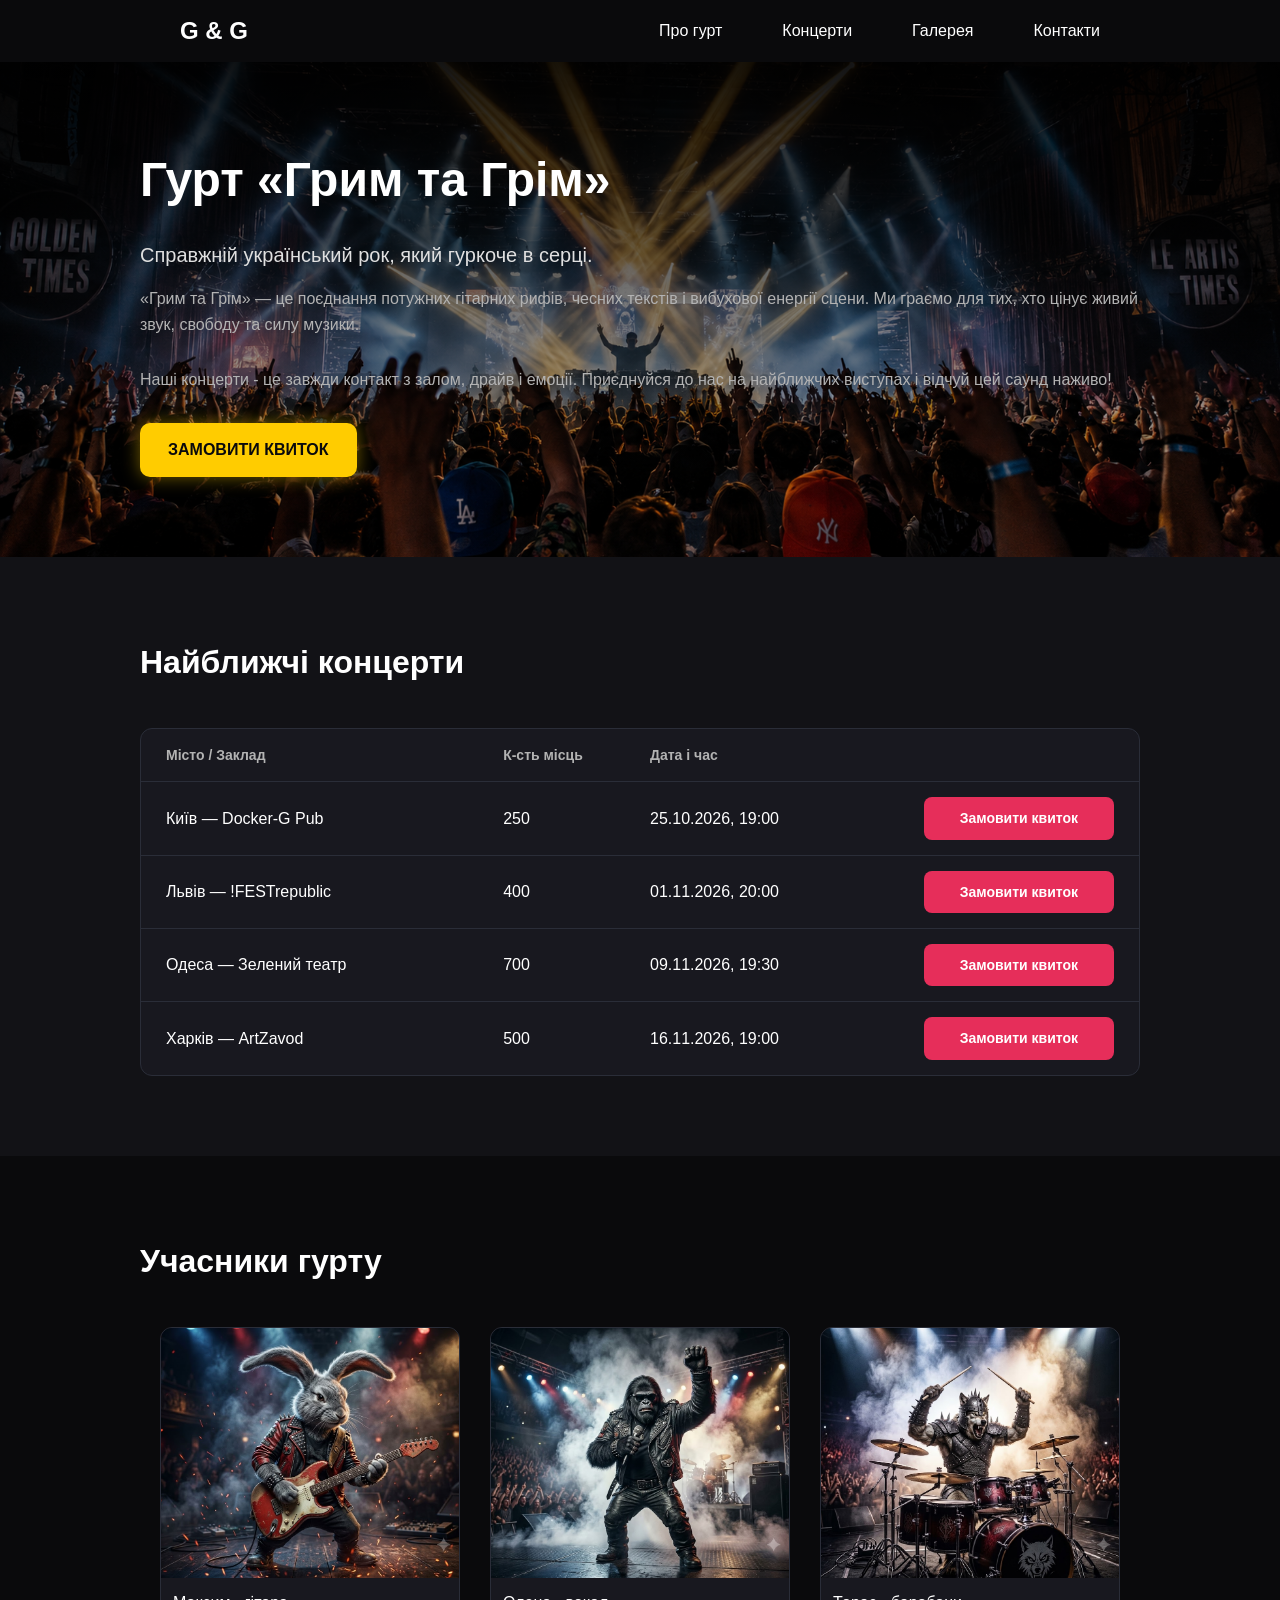
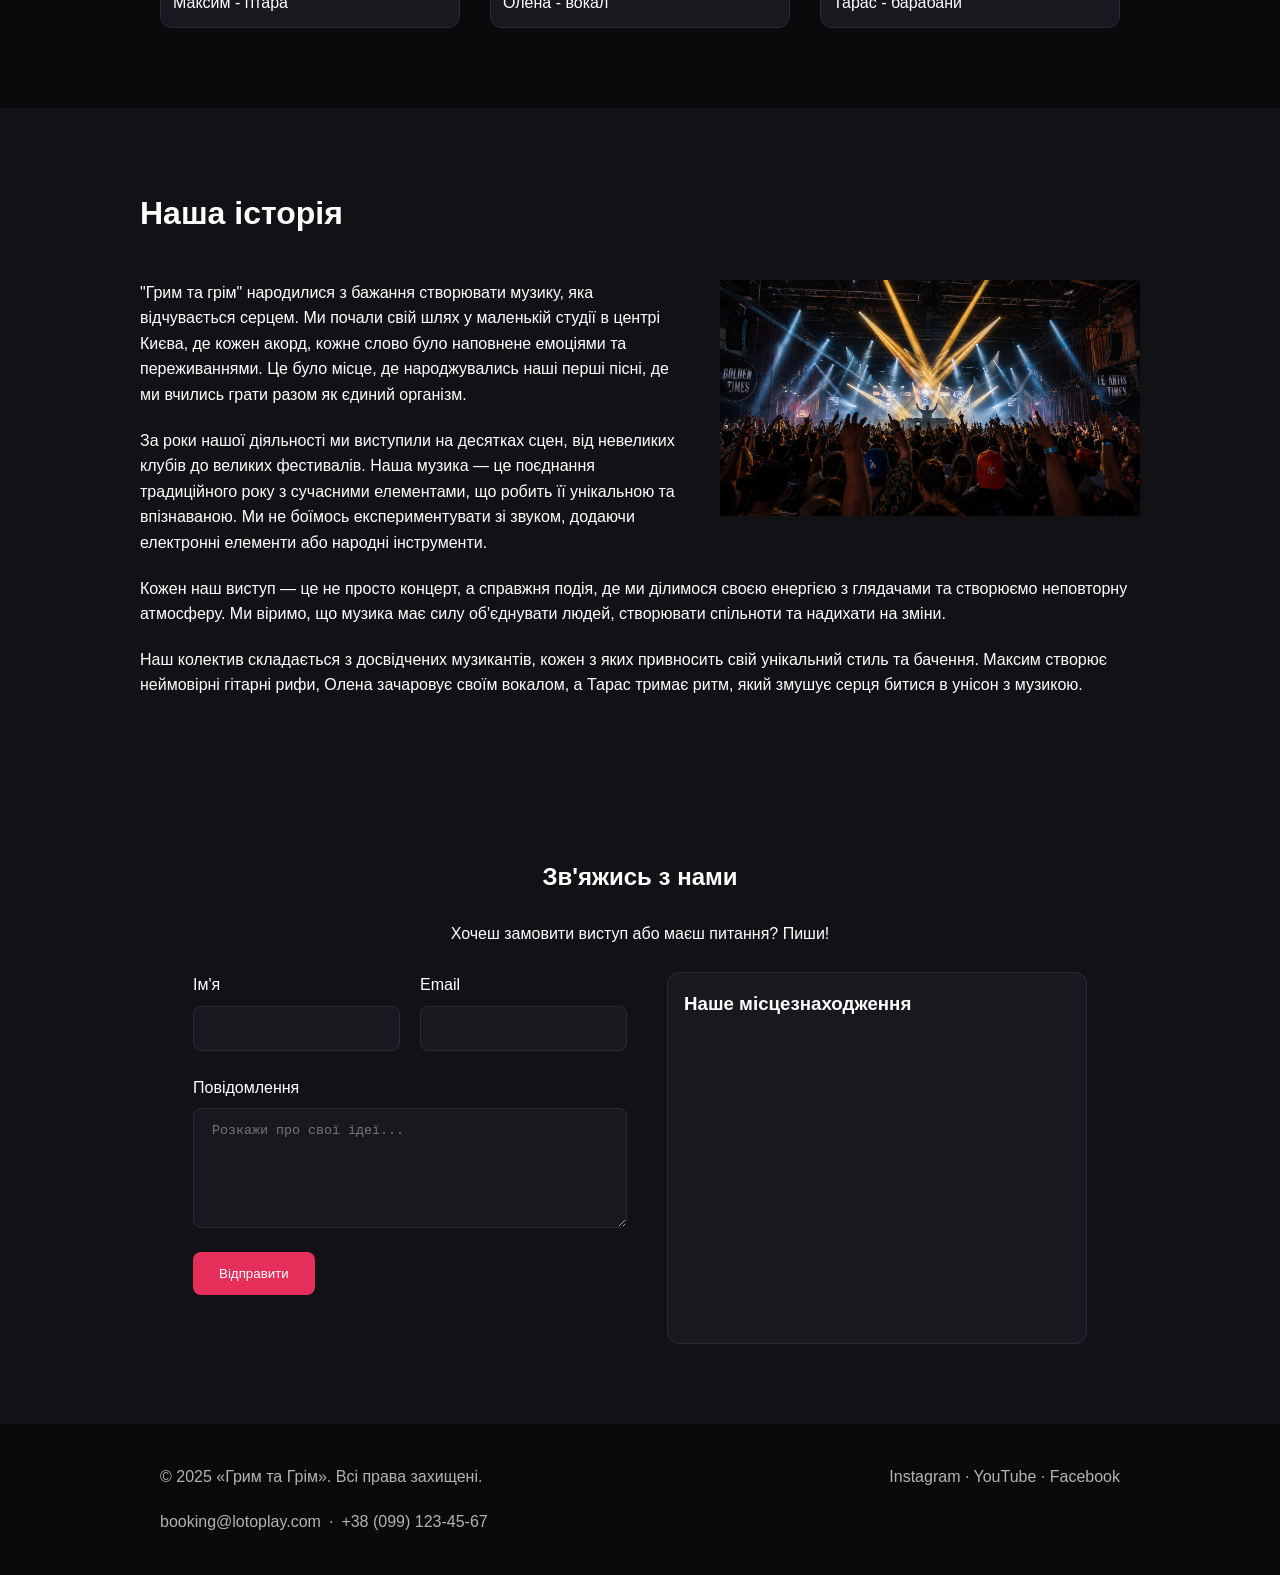
==== commit c8166a81: "Prevent horizontal overflow on mobile" ====
--- a/index.html
+++ b/index.html
@@ -21,7 +21,6 @@
           <span></span>
           <span></span>
         </label>
-        <label class="menu-overlay" for="nav-toggle"></label>
 
         <ul>
           <li><a href="#hero">Про гурт</a></li>
@@ -39,15 +38,15 @@
         </p>
 
         <p class="hero-description">
-          «Грим та Грім» — це поєднання <span class="text-accent-blue">потужних</span> гітарних рифів, чесних текстів
+          «Грим та Грім» — це поєднання потужних гітарних рифів, чесних текстів
           і вибухової енергії сцени. Ми граємо для тих, хто цінує живий звук,
           свободу та силу музики.
         </p>
         <p class="hero-description">
-          <span class="text-accent-blue">Наші концерти</span> - це завжди контакт з залом, драйв і емоції. Приєднуйся
+          Наші концерти - це завжди контакт з залом, драйв і емоції. Приєднуйся
           до нас на найближчих виступах і відчуй цей саунд наживо!
         </p>
-        <a href="#schedule" class="btn-primary">ЗАМОВИТИ КВИТОК</a>
+        <a href="tickets.html" class="btn-primary">ЗАМОВИТИ КВИТОК</a>
       </div>
     </section>
     <section id="schedule">
@@ -68,7 +67,7 @@
             25.10.2026, 19:00
           </div>
           <div class="schedule-cell action">
-            <a href="#ticket-kyiv" class="btn-ticket">Замовити квиток</a>
+            <a href="tickets.html" class="btn-ticket">Замовити квиток</a>
           </div>
         </div>
 
@@ -79,7 +78,7 @@
             01.11.2026, 20:00
           </div>
           <div class="schedule-cell action">
-            <a href="#ticket-lviv" class="btn-ticket">Замовити квиток</a>
+            <a href="tickets.html" class="btn-ticket">Замовити квиток</a>
           </div>
         </div>
 
@@ -90,7 +89,7 @@
             09.11.2026, 19:30
           </div>
           <div class="schedule-cell action">
-            <a href="#ticket-odesa" class="btn-ticket">Замовити квиток</a>
+            <a href="tickets.html" class="btn-ticket">Замовити квиток</a>
           </div>
         </div>
 
@@ -101,81 +100,11 @@
             16.11.2026, 19:00
           </div>
           <div class="schedule-cell action">
-            <a href="#ticket-kharkiv" class="btn-ticket">Замовити квиток</a>
-          </div>
-        </div>
-      </div>
-    </section>
-
-    <div class="ticket-modals" aria-live="polite">
-      <div id="ticket-kyiv" class="ticket-modal" role="dialog" aria-labelledby="ticket-kyiv-title" aria-modal="true">
-        <a href="#schedule" class="ticket-backdrop" aria-label="Закрити форму"></a>
-        <section class="ticket-card ticket-modal-card">
-          <a href="#schedule" class="ticket-close" aria-label="Закрити форму">×</a>
-          <p class="eyebrow">Оформлення замовлення</p>
-          <h2 id="ticket-kyiv-title">Замовити квиток</h2>
-          <p class="ticket-intro">Заповни коротку форму, і ми звʼяжемося з тобою для підтвердження бронювання.</p>
-          <form class="ticket-form" action="#contacts" method="post">
-            <div class="field"><label for="ticket-kyiv-name">Імʼя</label><input id="ticket-kyiv-name" name="name" type="text" minlength="2" required /></div>
-            <div class="field"><label for="ticket-kyiv-email">Email</label><input id="ticket-kyiv-email" name="email" type="email" required /></div>
-            <div class="field"><span class="ticket-label">Концерт</span><p class="ticket-concert">Київ — Docker-G Pub</p><input type="hidden" name="concert" value="Київ — Docker-G Pub" /></div>
-            <div class="field"><label for="ticket-kyiv-count">Кількість квитків</label><input id="ticket-kyiv-count" name="tickets" type="number" min="1" max="10" value="1" required /></div>
-            <div class="ticket-actions"><button type="submit">Підтвердити замовлення</button><a href="#schedule" class="btn-secondary">Назад до розкладу</a></div>
-          </form>
-        </section>
-      </div>
-
-      <div id="ticket-lviv" class="ticket-modal" role="dialog" aria-labelledby="ticket-lviv-title" aria-modal="true">
-        <a href="#schedule" class="ticket-backdrop" aria-label="Закрити форму"></a>
-        <section class="ticket-card ticket-modal-card">
-          <a href="#schedule" class="ticket-close" aria-label="Закрити форму">×</a>
-          <p class="eyebrow">Оформлення замовлення</p>
-          <h2 id="ticket-lviv-title">Замовити квиток</h2>
-          <p class="ticket-intro">Заповни коротку форму, і ми звʼяжемося з тобою для підтвердження бронювання.</p>
-          <form class="ticket-form" action="#contacts" method="post">
-            <div class="field"><label for="ticket-lviv-name">Імʼя</label><input id="ticket-lviv-name" name="name" type="text" minlength="2" required /></div>
-            <div class="field"><label for="ticket-lviv-email">Email</label><input id="ticket-lviv-email" name="email" type="email" required /></div>
-            <div class="field"><span class="ticket-label">Концерт</span><p class="ticket-concert">Львів — !FESTrepublic</p><input type="hidden" name="concert" value="Львів — !FESTrepublic" /></div>
-            <div class="field"><label for="ticket-lviv-count">Кількість квитків</label><input id="ticket-lviv-count" name="tickets" type="number" min="1" max="10" value="1" required /></div>
-            <div class="ticket-actions"><button type="submit">Підтвердити замовлення</button><a href="#schedule" class="btn-secondary">Назад до розкладу</a></div>
-          </form>
-        </section>
-      </div>
-
-      <div id="ticket-odesa" class="ticket-modal" role="dialog" aria-labelledby="ticket-odesa-title" aria-modal="true">
-        <a href="#schedule" class="ticket-backdrop" aria-label="Закрити форму"></a>
-        <section class="ticket-card ticket-modal-card">
-          <a href="#schedule" class="ticket-close" aria-label="Закрити форму">×</a>
-          <p class="eyebrow">Оформлення замовлення</p>
-          <h2 id="ticket-odesa-title">Замовити квиток</h2>
-          <p class="ticket-intro">Заповни коротку форму, і ми звʼяжемося з тобою для підтвердження бронювання.</p>
-          <form class="ticket-form" action="#contacts" method="post">
-            <div class="field"><label for="ticket-odesa-name">Імʼя</label><input id="ticket-odesa-name" name="name" type="text" minlength="2" required /></div>
-            <div class="field"><label for="ticket-odesa-email">Email</label><input id="ticket-odesa-email" name="email" type="email" required /></div>
-            <div class="field"><span class="ticket-label">Концерт</span><p class="ticket-concert">Одеса — Зелений театр</p><input type="hidden" name="concert" value="Одеса — Зелений театр" /></div>
-            <div class="field"><label for="ticket-odesa-count">Кількість квитків</label><input id="ticket-odesa-count" name="tickets" type="number" min="1" max="10" value="1" required /></div>
-            <div class="ticket-actions"><button type="submit">Підтвердити замовлення</button><a href="#schedule" class="btn-secondary">Назад до розкладу</a></div>
-          </form>
-        </section>
-      </div>
-
-      <div id="ticket-kharkiv" class="ticket-modal" role="dialog" aria-labelledby="ticket-kharkiv-title" aria-modal="true">
-        <a href="#schedule" class="ticket-backdrop" aria-label="Закрити форму"></a>
-        <section class="ticket-card ticket-modal-card">
-          <a href="#schedule" class="ticket-close" aria-label="Закрити форму">×</a>
-          <p class="eyebrow">Оформлення замовлення</p>
-          <h2 id="ticket-kharkiv-title">Замовити квиток</h2>
-          <p class="ticket-intro">Заповни коротку форму, і ми звʼяжемося з тобою для підтвердження бронювання.</p>
-          <form class="ticket-form" action="#contacts" method="post">
-            <div class="field"><label for="ticket-kharkiv-name">Імʼя</label><input id="ticket-kharkiv-name" name="name" type="text" minlength="2" required /></div>
-            <div class="field"><label for="ticket-kharkiv-email">Email</label><input id="ticket-kharkiv-email" name="email" type="email" required /></div>
-            <div class="field"><span class="ticket-label">Концерт</span><p class="ticket-concert">Харків — ArtZavod</p><input type="hidden" name="concert" value="Харків — ArtZavod" /></div>
-            <div class="field"><label for="ticket-kharkiv-count">Кількість квитків</label><input id="ticket-kharkiv-count" name="tickets" type="number" min="1" max="10" value="1" required /></div>
-            <div class="ticket-actions"><button type="submit">Підтвердити замовлення</button><a href="#schedule" class="btn-secondary">Назад до розкладу</a></div>
-          </form>
-        </section>
-      </div>
-    </div>
+            <a href="tickets.html" class="btn-ticket">Замовити квиток</a>
+          </div>
+        </div>
+      </div>
+    </section>
     <section id="members">
       <h2 class="section-title">Учасники гурту</h2>
 
@@ -324,7 +253,7 @@
       <p class="subtitle">Хочеш замовити виступ або маєш питання? Пиши!</p>
 
       <div class="contacts-content">
-        <form class="contact-form" action="success.html" method="get">
+        <form class="contact-form" action="#contacts" method="post">
           <div class="row">
             <div class="field">
               <label for="name">Ім'я</label>
@@ -363,256 +292,6 @@
         </div>
       </div>
     </section>
-
-    <div class="ticket-modals" aria-label="Форми замовлення квитків">
-      <section
-        id="ticket-kyiv"
-        class="ticket-modal"
-        aria-labelledby="ticket-kyiv-title"
-      >
-        <a
-          href="#schedule"
-          class="ticket-backdrop"
-          aria-label="Закрити форму"
-        ></a>
-        <div class="ticket-card" role="dialog" aria-modal="true">
-          <p class="eyebrow">Оформлення замовлення</p>
-          <h2 id="ticket-kyiv-title">Київ — Docker-G Pub</h2>
-          <p class="ticket-intro">
-            25.10.2026, 19:00. Заповни форму, і ми звʼяжемося з тобою для
-            підтвердження бронювання.
-          </p>
-          <form class="ticket-form" action="success.html" method="get">
-            <input
-              type="hidden"
-              name="concert"
-              value="Київ — Docker-G Pub, 25.10.2026, 19:00"
-            />
-            <div class="field">
-              <label for="ticket-kyiv-name">Імʼя</label
-              ><input
-                id="ticket-kyiv-name"
-                name="name"
-                type="text"
-                minlength="2"
-                required
-              />
-            </div>
-            <div class="field">
-              <label for="ticket-kyiv-email">Email</label
-              ><input
-                id="ticket-kyiv-email"
-                name="email"
-                type="email"
-                required
-              />
-            </div>
-            <div class="field">
-              <label for="ticket-kyiv-count">Кількість квитків</label
-              ><input
-                id="ticket-kyiv-count"
-                name="tickets"
-                type="number"
-                min="1"
-                max="10"
-                value="1"
-                required
-              />
-            </div>
-            <div class="ticket-actions">
-              <button type="submit">Підтвердити замовлення</button
-              ><a href="#schedule" class="btn-secondary">Закрити</a>
-            </div>
-          </form>
-        </div>
-      </section>
-
-      <section
-        id="ticket-lviv"
-        class="ticket-modal"
-        aria-labelledby="ticket-lviv-title"
-      >
-        <a
-          href="#schedule"
-          class="ticket-backdrop"
-          aria-label="Закрити форму"
-        ></a>
-        <div class="ticket-card" role="dialog" aria-modal="true">
-          <p class="eyebrow">Оформлення замовлення</p>
-          <h2 id="ticket-lviv-title">Львів — !FESTrepublic</h2>
-          <p class="ticket-intro">
-            01.11.2026, 20:00. Заповни форму, і ми звʼяжемося з тобою для
-            підтвердження бронювання.
-          </p>
-          <form class="ticket-form" action="success.html" method="get">
-            <input
-              type="hidden"
-              name="concert"
-              value="Львів — !FESTrepublic, 01.11.2026, 20:00"
-            />
-            <div class="field">
-              <label for="ticket-lviv-name">Імʼя</label
-              ><input
-                id="ticket-lviv-name"
-                name="name"
-                type="text"
-                minlength="2"
-                required
-              />
-            </div>
-            <div class="field">
-              <label for="ticket-lviv-email">Email</label
-              ><input
-                id="ticket-lviv-email"
-                name="email"
-                type="email"
-                required
-              />
-            </div>
-            <div class="field">
-              <label for="ticket-lviv-count">Кількість квитків</label
-              ><input
-                id="ticket-lviv-count"
-                name="tickets"
-                type="number"
-                min="1"
-                max="10"
-                value="1"
-                required
-              />
-            </div>
-            <div class="ticket-actions">
-              <button type="submit">Підтвердити замовлення</button
-              ><a href="#schedule" class="btn-secondary">Закрити</a>
-            </div>
-          </form>
-        </div>
-      </section>
-
-      <section
-        id="ticket-odesa"
-        class="ticket-modal"
-        aria-labelledby="ticket-odesa-title"
-      >
-        <a
-          href="#schedule"
-          class="ticket-backdrop"
-          aria-label="Закрити форму"
-        ></a>
-        <div class="ticket-card" role="dialog" aria-modal="true">
-          <p class="eyebrow">Оформлення замовлення</p>
-          <h2 id="ticket-odesa-title">Одеса — Зелений театр</h2>
-          <p class="ticket-intro">
-            09.11.2026, 19:30. Заповни форму, і ми звʼяжемося з тобою для
-            підтвердження бронювання.
-          </p>
-          <form class="ticket-form" action="success.html" method="get">
-            <input
-              type="hidden"
-              name="concert"
-              value="Одеса — Зелений театр, 09.11.2026, 19:30"
-            />
-            <div class="field">
-              <label for="ticket-odesa-name">Імʼя</label
-              ><input
-                id="ticket-odesa-name"
-                name="name"
-                type="text"
-                minlength="2"
-                required
-              />
-            </div>
-            <div class="field">
-              <label for="ticket-odesa-email">Email</label
-              ><input
-                id="ticket-odesa-email"
-                name="email"
-                type="email"
-                required
-              />
-            </div>
-            <div class="field">
-              <label for="ticket-odesa-count">Кількість квитків</label
-              ><input
-                id="ticket-odesa-count"
-                name="tickets"
-                type="number"
-                min="1"
-                max="10"
-                value="1"
-                required
-              />
-            </div>
-            <div class="ticket-actions">
-              <button type="submit">Підтвердити замовлення</button
-              ><a href="#schedule" class="btn-secondary">Закрити</a>
-            </div>
-          </form>
-        </div>
-      </section>
-
-      <section
-        id="ticket-kharkiv"
-        class="ticket-modal"
-        aria-labelledby="ticket-kharkiv-title"
-      >
-        <a
-          href="#schedule"
-          class="ticket-backdrop"
-          aria-label="Закрити форму"
-        ></a>
-        <div class="ticket-card" role="dialog" aria-modal="true">
-          <p class="eyebrow">Оформлення замовлення</p>
-          <h2 id="ticket-kharkiv-title">Харків — ArtZavod</h2>
-          <p class="ticket-intro">
-            16.11.2026, 19:00. Заповни форму, і ми звʼяжемося з тобою для
-            підтвердження бронювання.
-          </p>
-          <form class="ticket-form" action="success.html" method="get">
-            <input
-              type="hidden"
-              name="concert"
-              value="Харків — ArtZavod, 16.11.2026, 19:00"
-            />
-            <div class="field">
-              <label for="ticket-kharkiv-name">Імʼя</label
-              ><input
-                id="ticket-kharkiv-name"
-                name="name"
-                type="text"
-                minlength="2"
-                required
-              />
-            </div>
-            <div class="field">
-              <label for="ticket-kharkiv-email">Email</label
-              ><input
-                id="ticket-kharkiv-email"
-                name="email"
-                type="email"
-                required
-              />
-            </div>
-            <div class="field">
-              <label for="ticket-kharkiv-count">Кількість квитків</label
-              ><input
-                id="ticket-kharkiv-count"
-                name="tickets"
-                type="number"
-                min="1"
-                max="10"
-                value="1"
-                required
-              />
-            </div>
-            <div class="ticket-actions">
-              <button type="submit">Підтвердити замовлення</button
-              ><a href="#schedule" class="btn-secondary">Закрити</a>
-            </div>
-          </form>
-        </div>
-      </section>
-    </div>
     <footer class="footer">
       <div class="footer-info">
         <p>&copy; 2025 «Грим та Грім». Всі права захищені.</p>
--- a/css/main.css
+++ b/css/main.css
@@ -17,15 +17,24 @@
 }
 
 html {
+  max-width: 100%;
+  overflow-x: hidden;
   scroll-behavior: smooth;
   scroll-padding-top: var(--header-height);
 }
 
 body {
+  max-width: 100%;
+  overflow-x: hidden;
   background-color: var(--bg-main);
   color: var(--text-main);
   font-family: Arial, Helvetica, sans-serif;
   line-height: 1.6;
+}
+
+img,
+iframe {
+  max-width: 100%;
 }
 
 section {
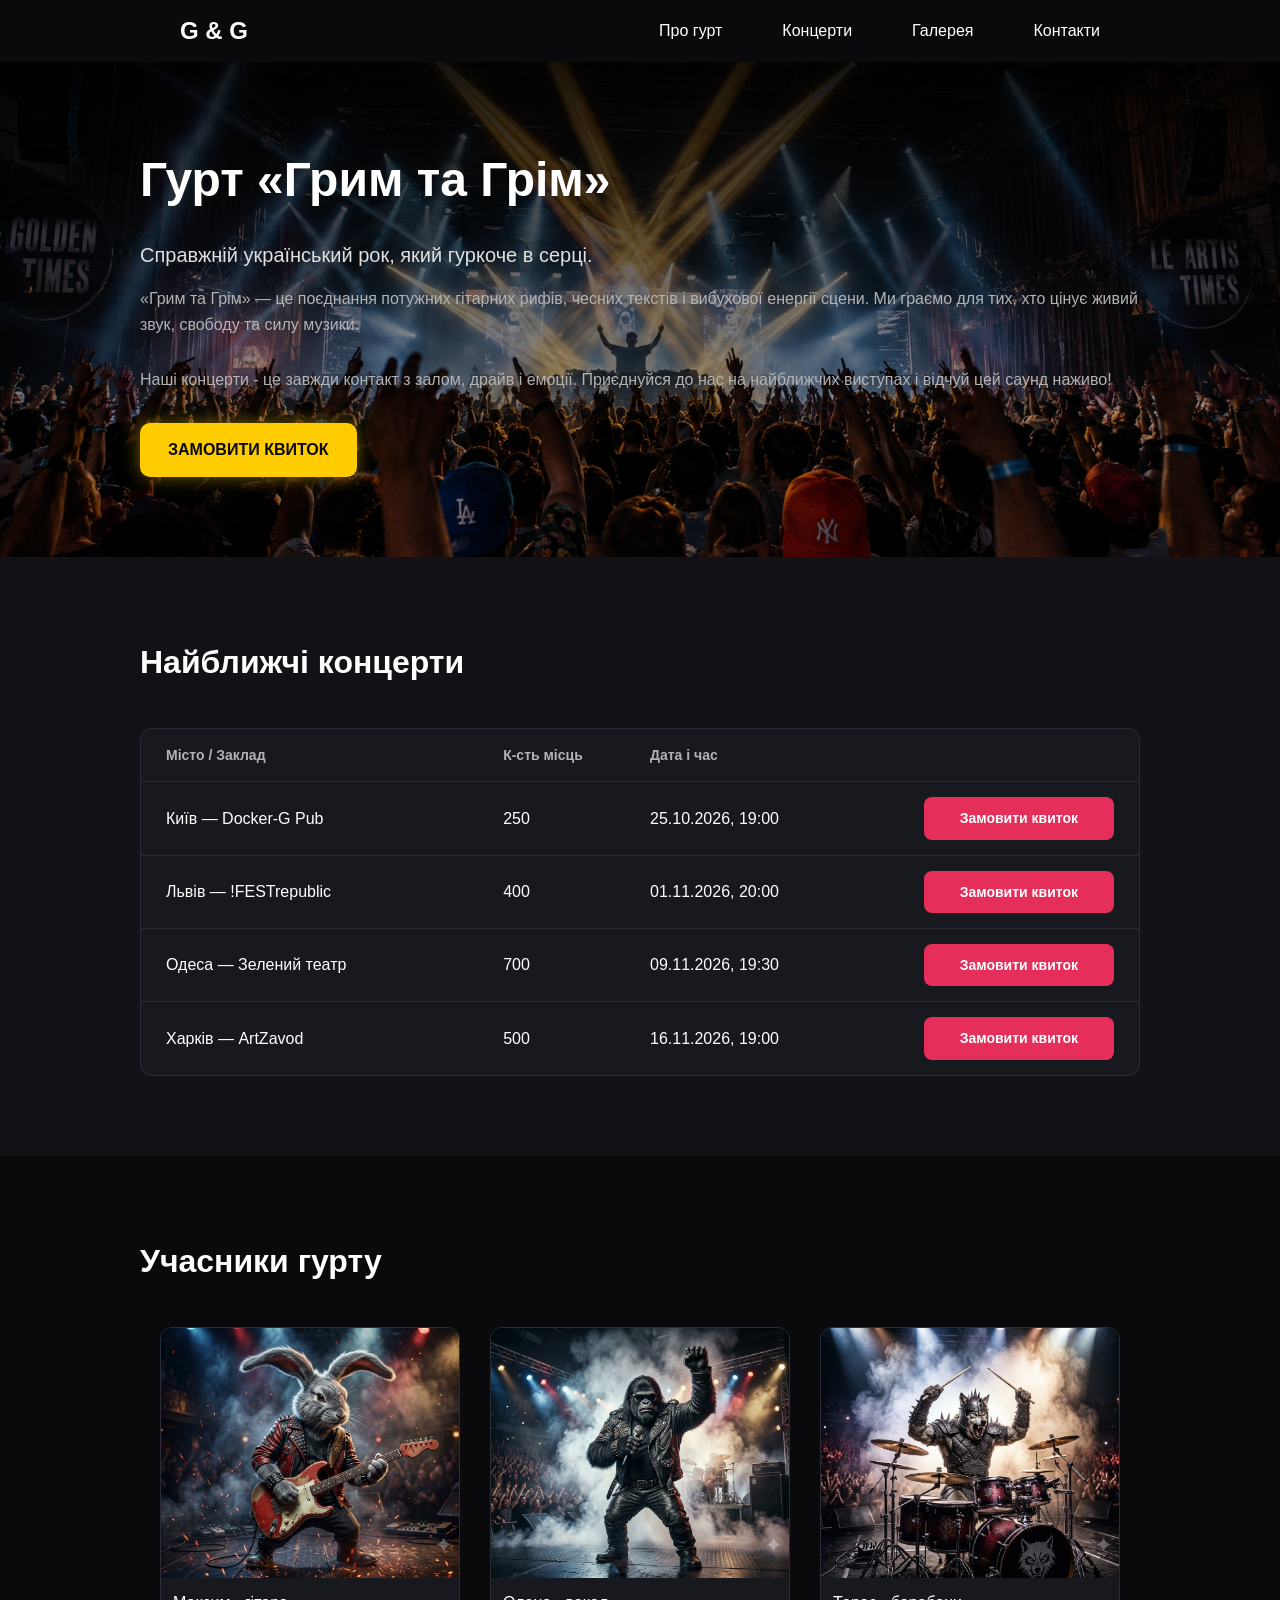
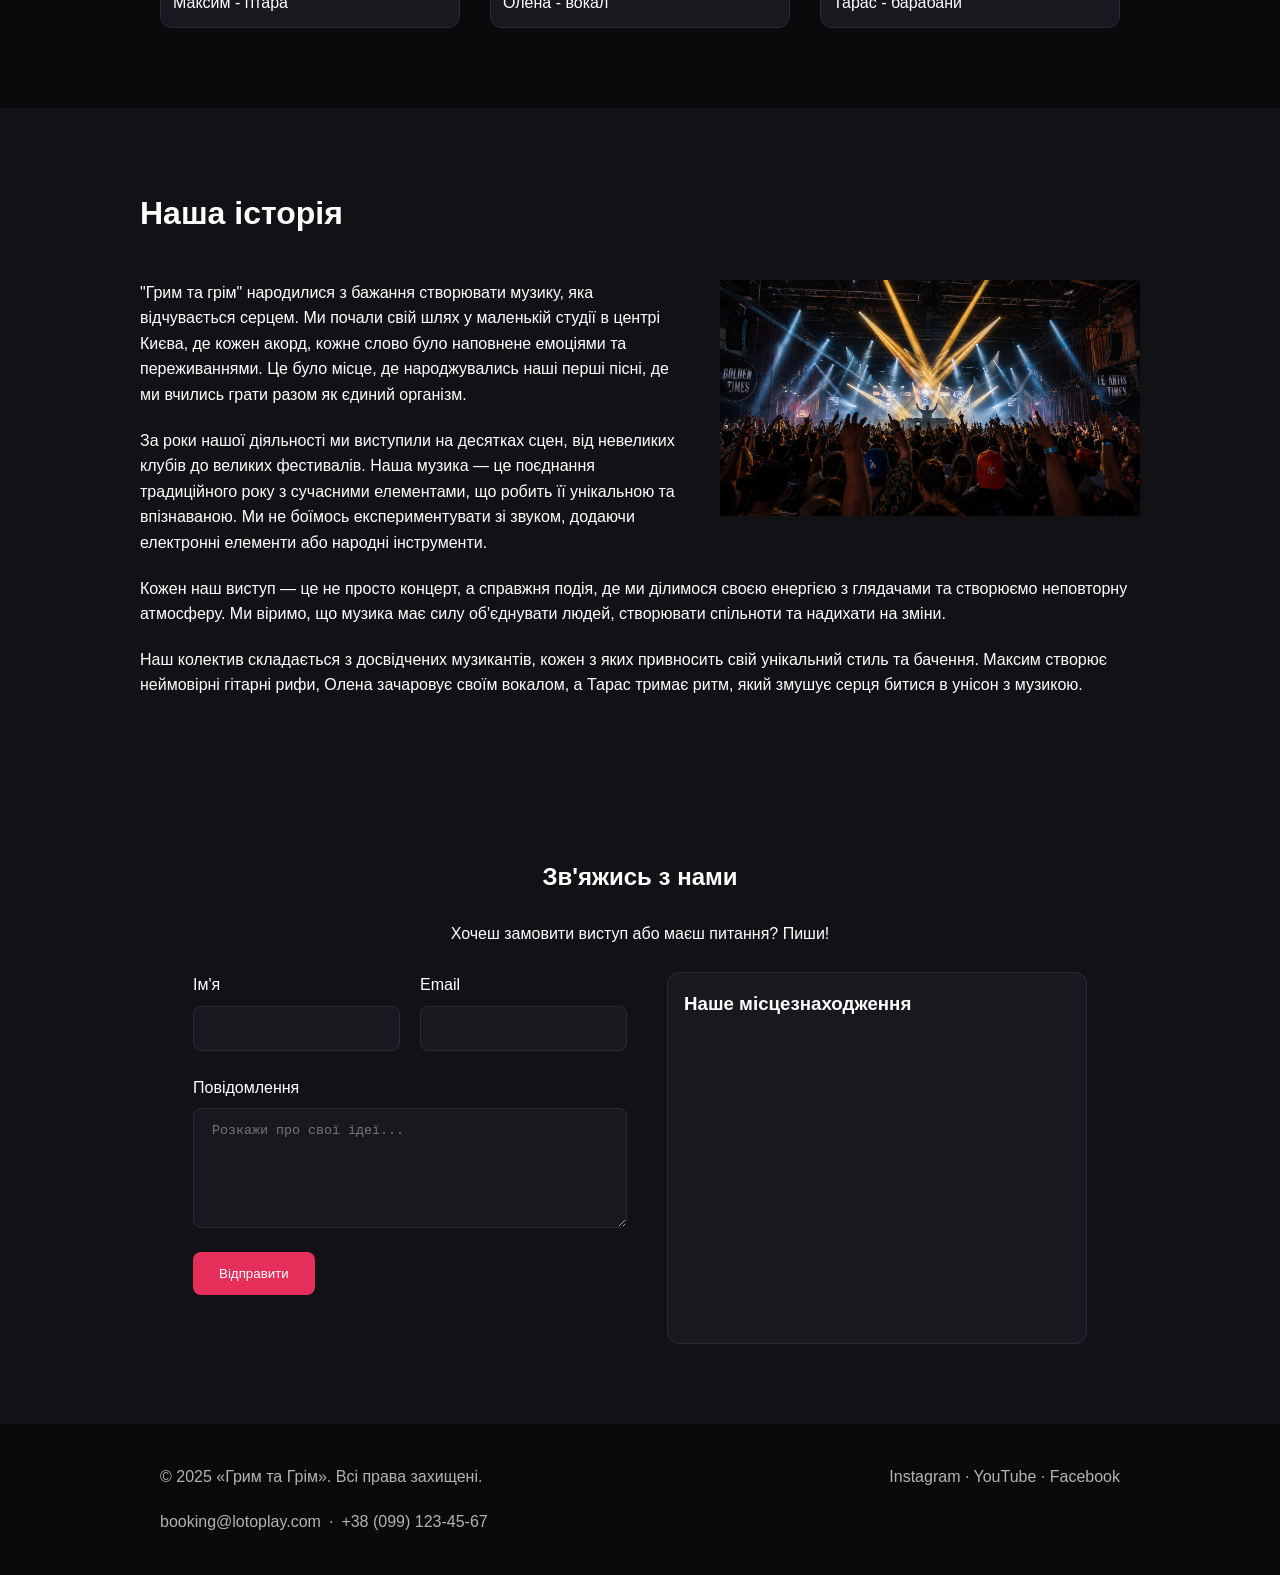
==== commit 9dcce9d2: "Keep mobile menu close behavior CSS-only" ====
--- a/index.html
+++ b/index.html
@@ -21,12 +21,21 @@
           <span></span>
           <span></span>
         </label>
+        <label class="menu-overlay" for="nav-toggle"></label>
 
         <ul>
-          <li><a href="#hero">Про гурт</a></li>
-          <li><a href="#schedule">Концерти</a></li>
-          <li><a href="#members">Галерея</a></li>
-          <li><a href="#contacts">Контакти</a></li>
+          <li>
+            <a href="#hero"><label for="nav-toggle">Про гурт</label></a>
+          </li>
+          <li>
+            <a href="#schedule"><label for="nav-toggle">Концерти</label></a>
+          </li>
+          <li>
+            <a href="#members"><label for="nav-toggle">Галерея</label></a>
+          </li>
+          <li>
+            <a href="#contacts"><label for="nav-toggle">Контакти</label></a>
+          </li>
         </ul>
       </nav>
     </header>
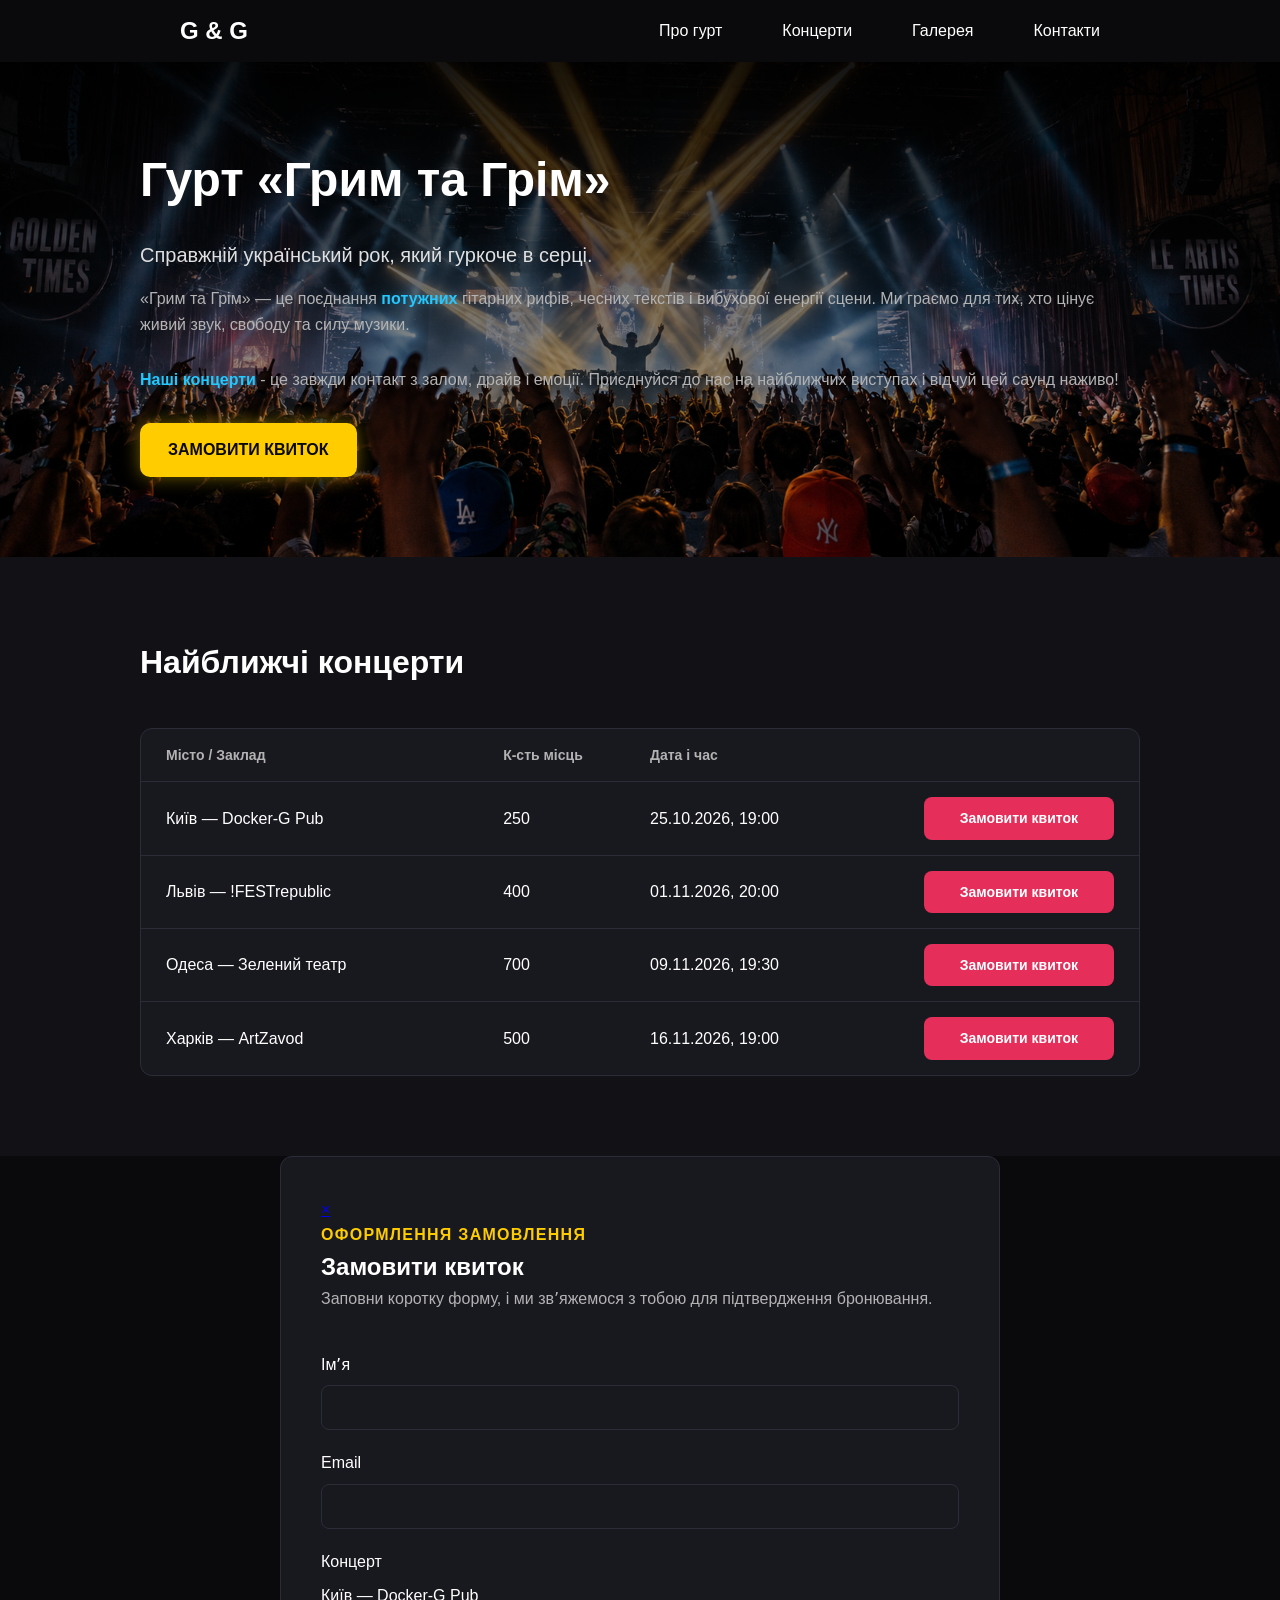
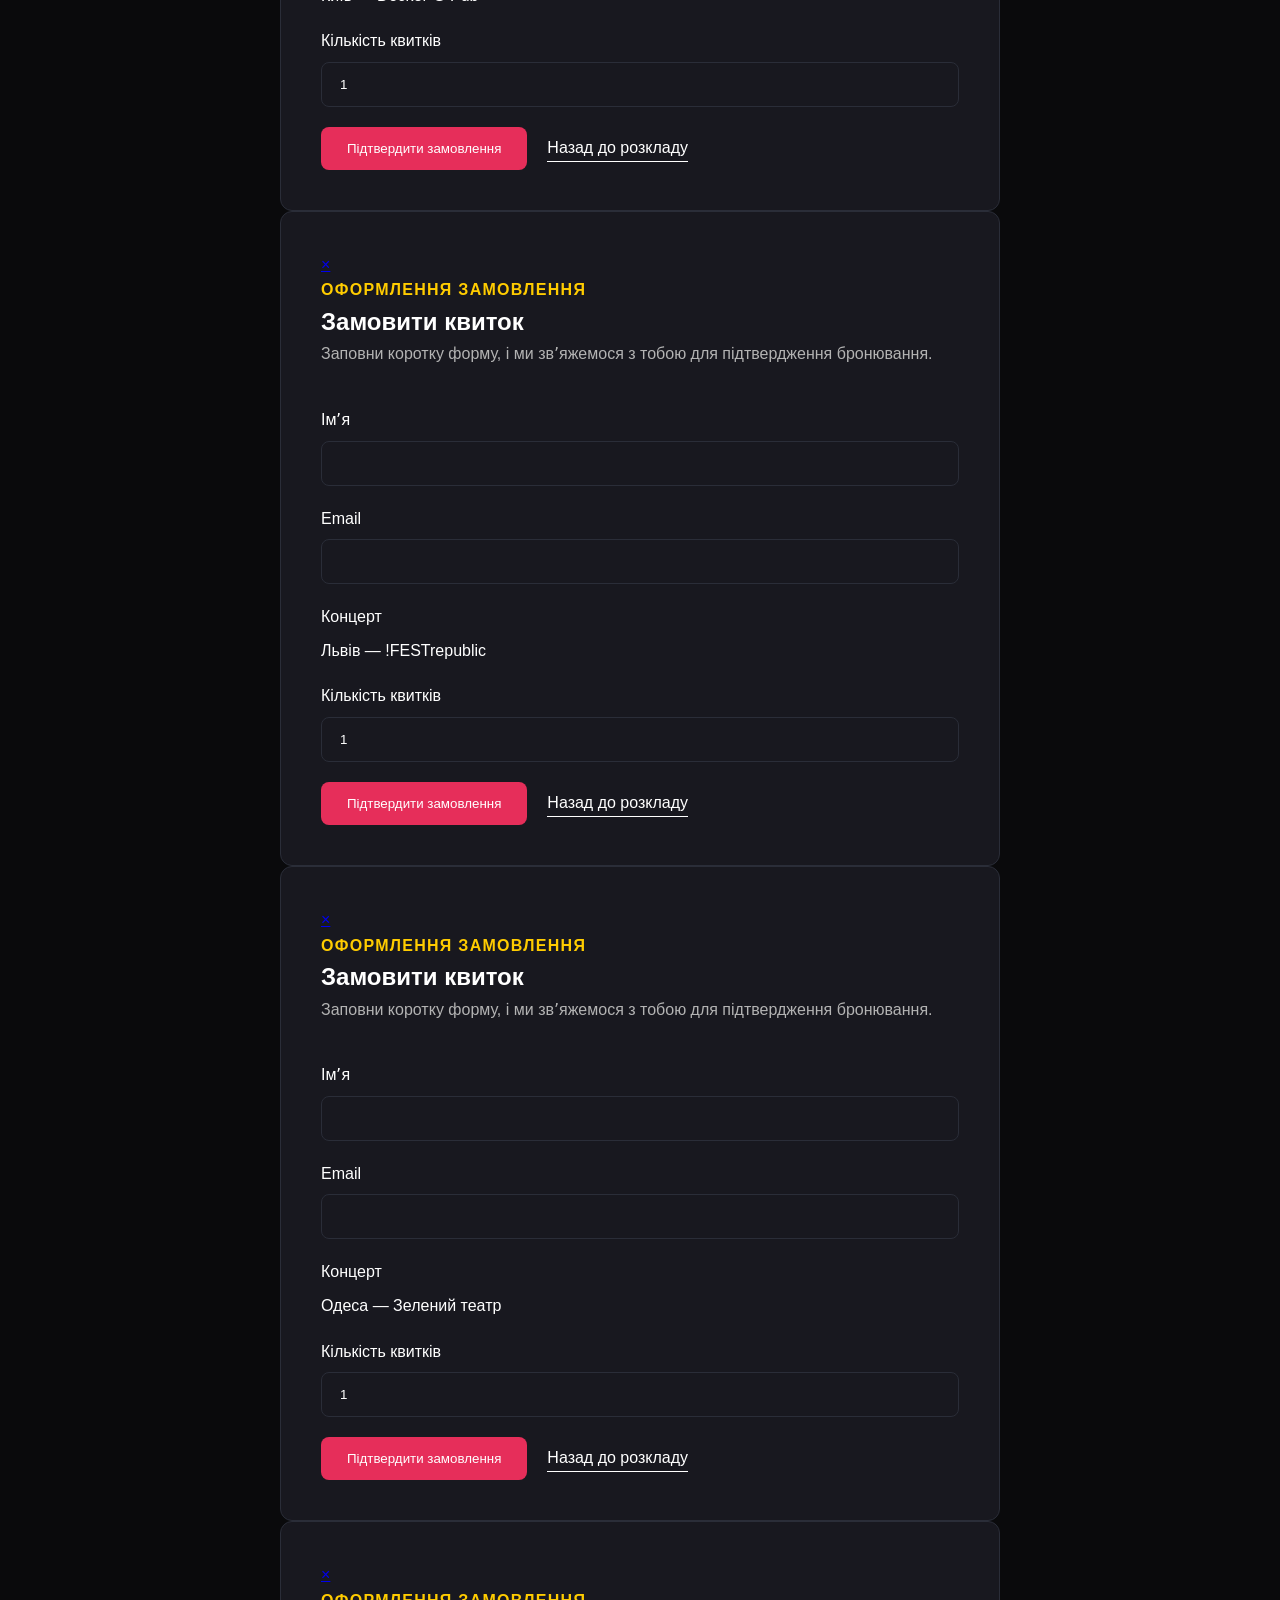
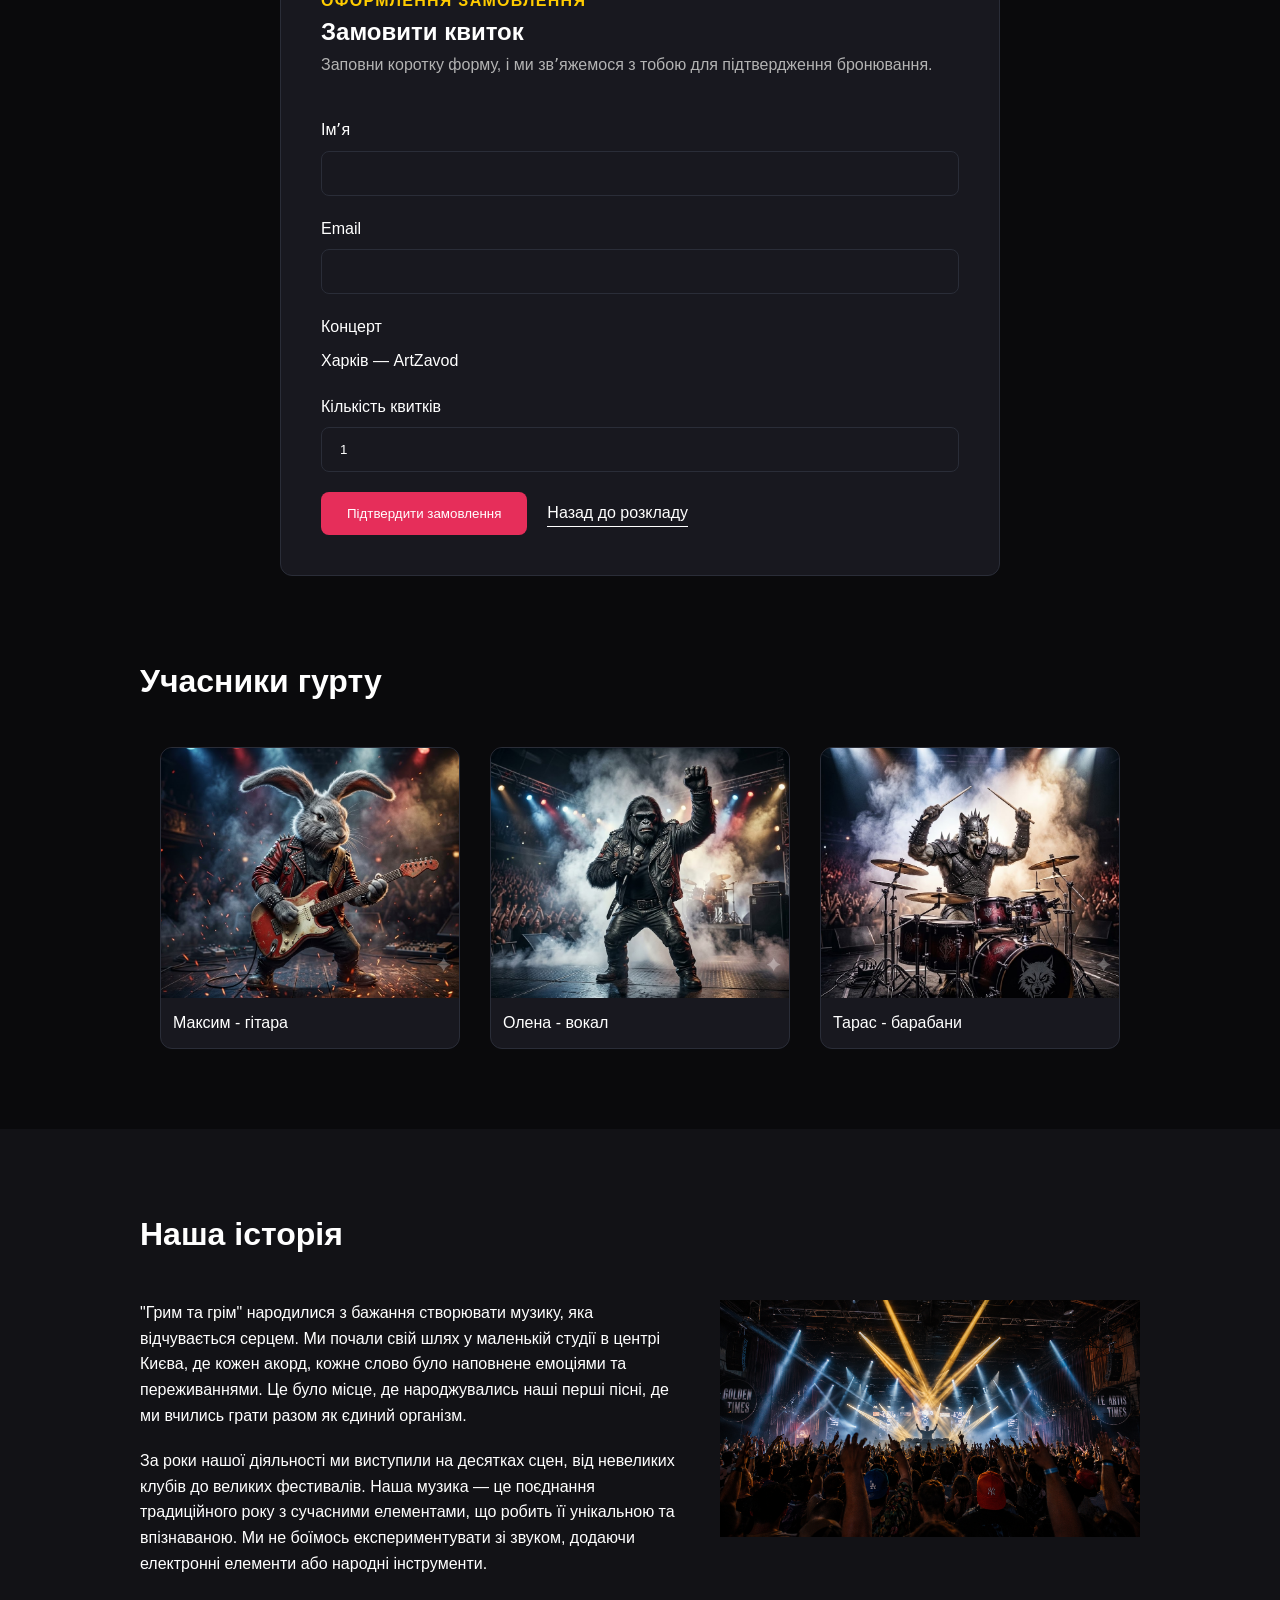
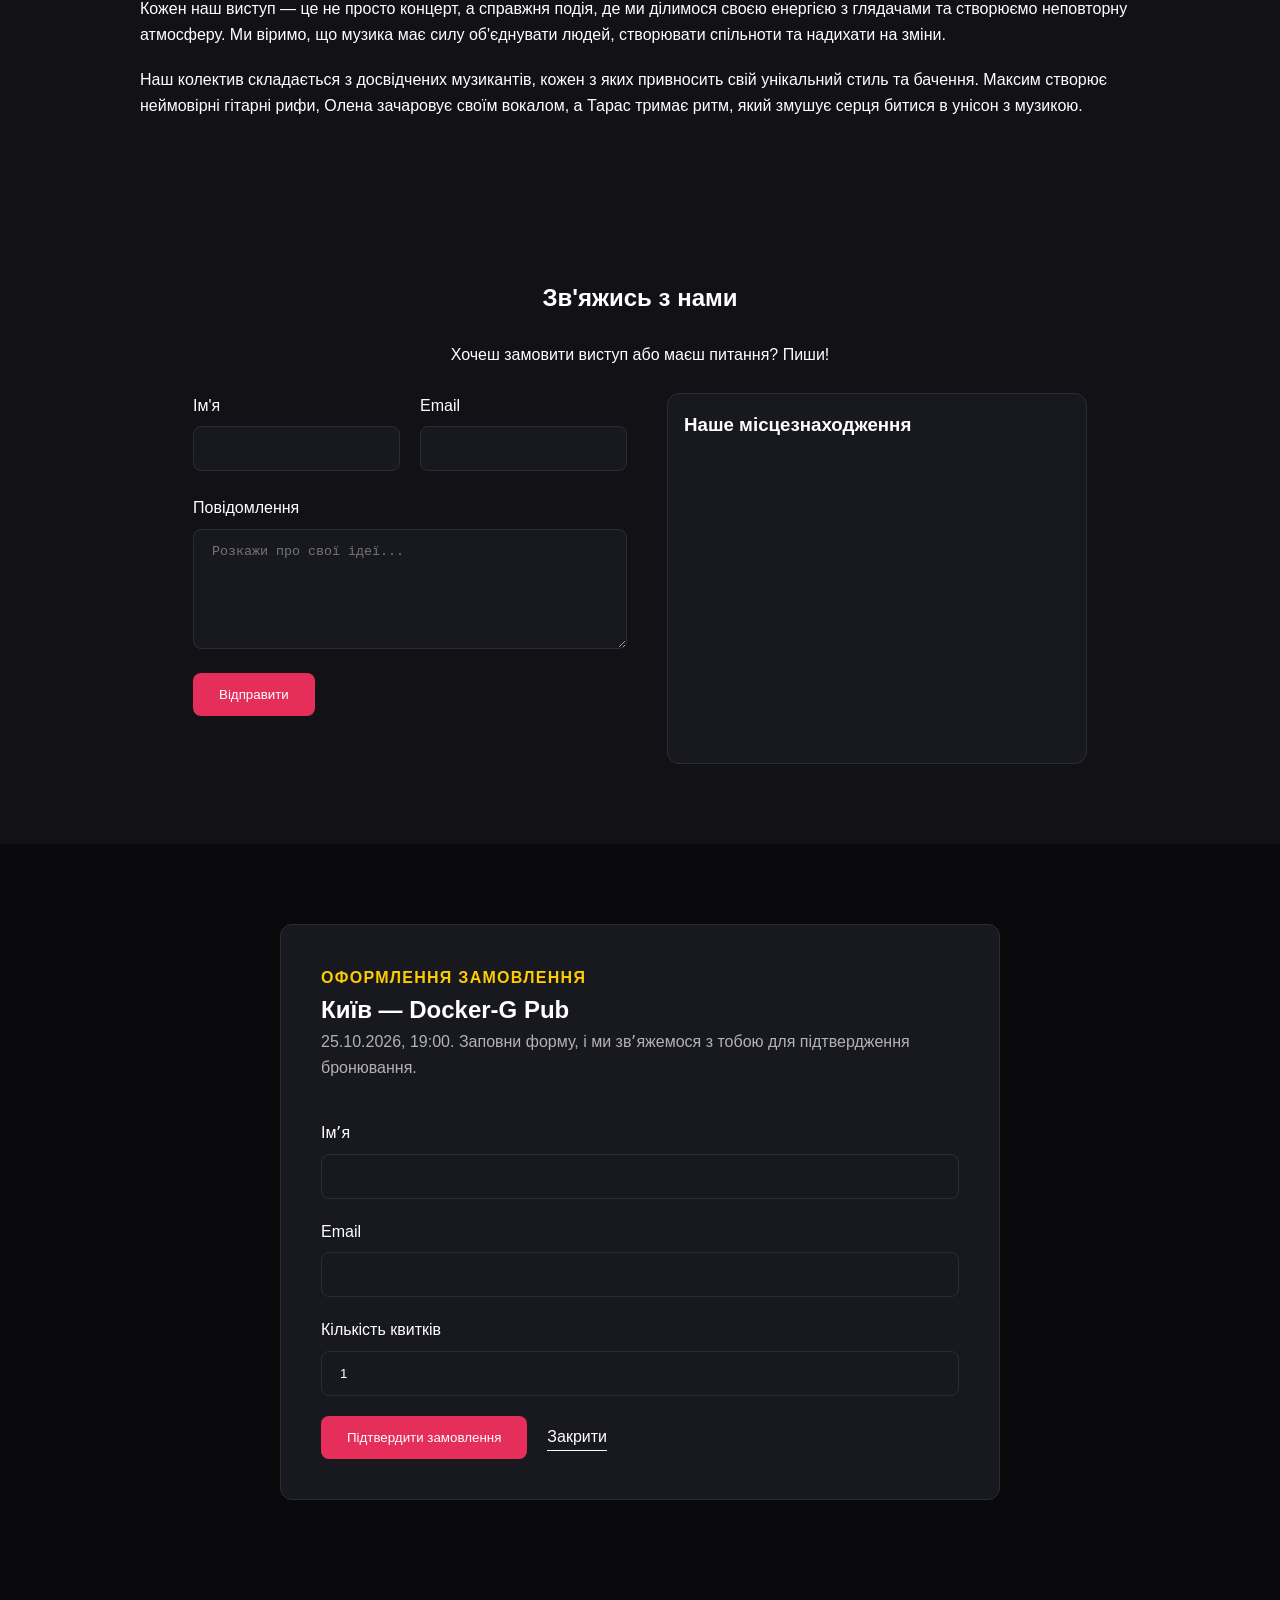
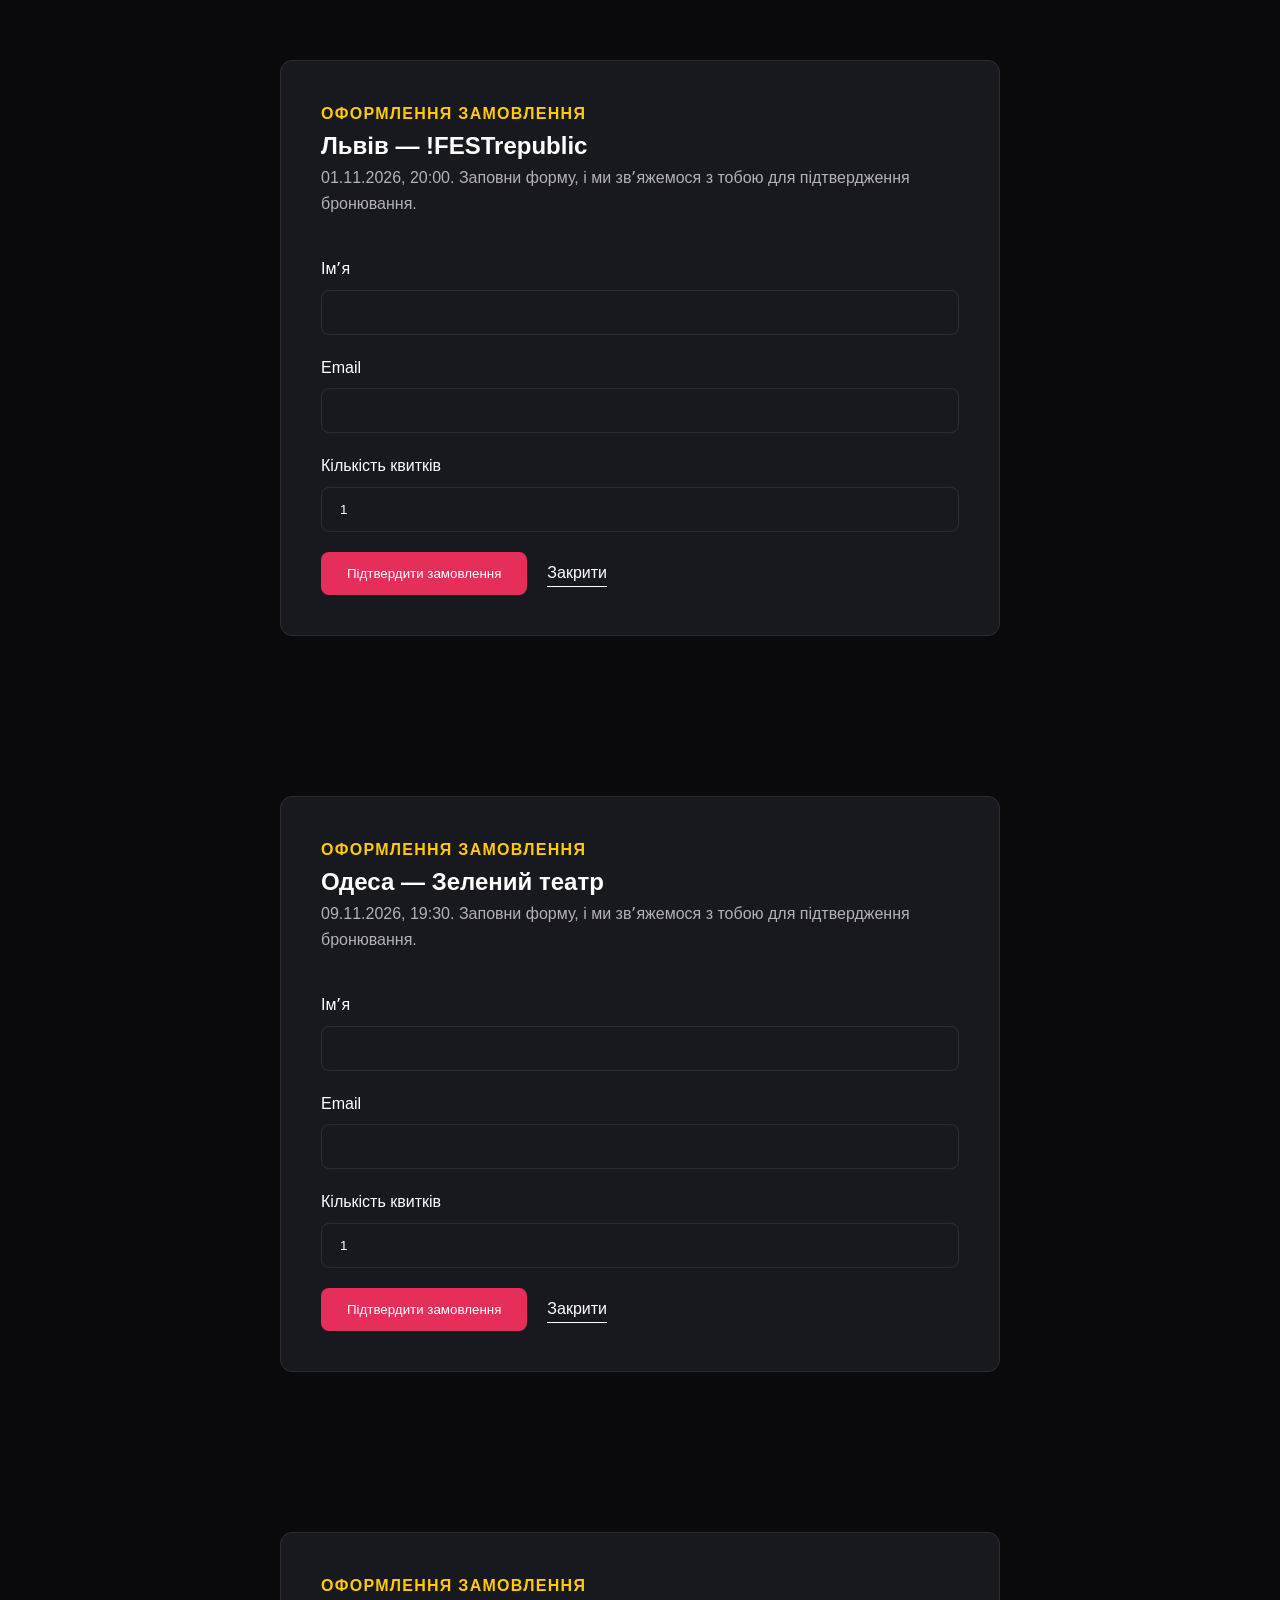
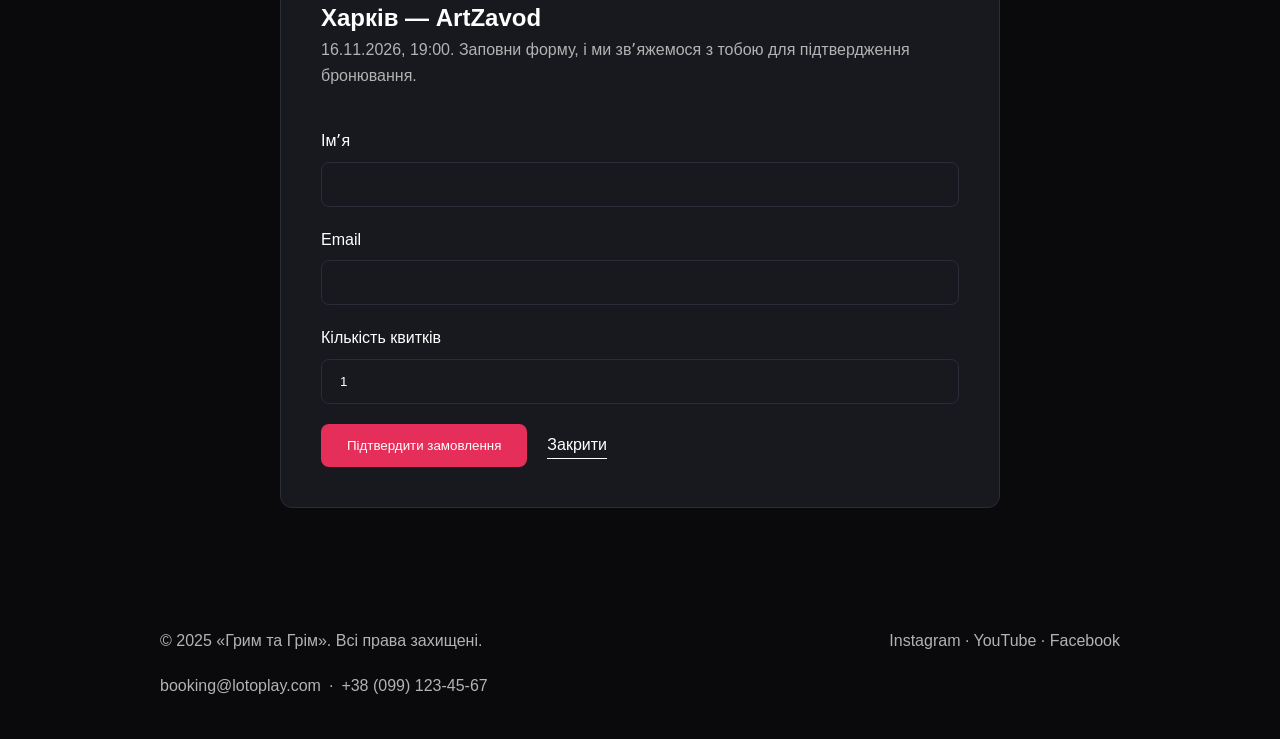
==== commit ded7be43: "Merge branch 'main' into codex/conduct-code-review-for-landing-project-aemzhr" ====
--- a/index.html
+++ b/index.html
@@ -21,21 +21,12 @@
           <span></span>
           <span></span>
         </label>
-        <label class="menu-overlay" for="nav-toggle"></label>
 
         <ul>
-          <li>
-            <a href="#hero"><label for="nav-toggle">Про гурт</label></a>
-          </li>
-          <li>
-            <a href="#schedule"><label for="nav-toggle">Концерти</label></a>
-          </li>
-          <li>
-            <a href="#members"><label for="nav-toggle">Галерея</label></a>
-          </li>
-          <li>
-            <a href="#contacts"><label for="nav-toggle">Контакти</label></a>
-          </li>
+          <li><a href="#hero">Про гурт</a></li>
+          <li><a href="#schedule">Концерти</a></li>
+          <li><a href="#members">Галерея</a></li>
+          <li><a href="#contacts">Контакти</a></li>
         </ul>
       </nav>
     </header>
@@ -47,12 +38,12 @@
         </p>
 
         <p class="hero-description">
-          «Грим та Грім» — це поєднання потужних гітарних рифів, чесних текстів
+          «Грим та Грім» — це поєднання <span class="text-accent-blue">потужних</span> гітарних рифів, чесних текстів
           і вибухової енергії сцени. Ми граємо для тих, хто цінує живий звук,
           свободу та силу музики.
         </p>
         <p class="hero-description">
-          Наші концерти - це завжди контакт з залом, драйв і емоції. Приєднуйся
+          <span class="text-accent-blue">Наші концерти</span> - це завжди контакт з залом, драйв і емоції. Приєднуйся
           до нас на найближчих виступах і відчуй цей саунд наживо!
         </p>
         <a href="tickets.html" class="btn-primary">ЗАМОВИТИ КВИТОК</a>
@@ -114,6 +105,76 @@
         </div>
       </div>
     </section>
+
+    <div class="ticket-modals" aria-live="polite">
+      <div id="ticket-kyiv" class="ticket-modal" role="dialog" aria-labelledby="ticket-kyiv-title" aria-modal="true">
+        <a href="#schedule" class="ticket-backdrop" aria-label="Закрити форму"></a>
+        <section class="ticket-card ticket-modal-card">
+          <a href="#schedule" class="ticket-close" aria-label="Закрити форму">×</a>
+          <p class="eyebrow">Оформлення замовлення</p>
+          <h2 id="ticket-kyiv-title">Замовити квиток</h2>
+          <p class="ticket-intro">Заповни коротку форму, і ми звʼяжемося з тобою для підтвердження бронювання.</p>
+          <form class="ticket-form" action="#contacts" method="post">
+            <div class="field"><label for="ticket-kyiv-name">Імʼя</label><input id="ticket-kyiv-name" name="name" type="text" minlength="2" required /></div>
+            <div class="field"><label for="ticket-kyiv-email">Email</label><input id="ticket-kyiv-email" name="email" type="email" required /></div>
+            <div class="field"><span class="ticket-label">Концерт</span><p class="ticket-concert">Київ — Docker-G Pub</p><input type="hidden" name="concert" value="Київ — Docker-G Pub" /></div>
+            <div class="field"><label for="ticket-kyiv-count">Кількість квитків</label><input id="ticket-kyiv-count" name="tickets" type="number" min="1" max="10" value="1" required /></div>
+            <div class="ticket-actions"><button type="submit">Підтвердити замовлення</button><a href="#schedule" class="btn-secondary">Назад до розкладу</a></div>
+          </form>
+        </section>
+      </div>
+
+      <div id="ticket-lviv" class="ticket-modal" role="dialog" aria-labelledby="ticket-lviv-title" aria-modal="true">
+        <a href="#schedule" class="ticket-backdrop" aria-label="Закрити форму"></a>
+        <section class="ticket-card ticket-modal-card">
+          <a href="#schedule" class="ticket-close" aria-label="Закрити форму">×</a>
+          <p class="eyebrow">Оформлення замовлення</p>
+          <h2 id="ticket-lviv-title">Замовити квиток</h2>
+          <p class="ticket-intro">Заповни коротку форму, і ми звʼяжемося з тобою для підтвердження бронювання.</p>
+          <form class="ticket-form" action="#contacts" method="post">
+            <div class="field"><label for="ticket-lviv-name">Імʼя</label><input id="ticket-lviv-name" name="name" type="text" minlength="2" required /></div>
+            <div class="field"><label for="ticket-lviv-email">Email</label><input id="ticket-lviv-email" name="email" type="email" required /></div>
+            <div class="field"><span class="ticket-label">Концерт</span><p class="ticket-concert">Львів — !FESTrepublic</p><input type="hidden" name="concert" value="Львів — !FESTrepublic" /></div>
+            <div class="field"><label for="ticket-lviv-count">Кількість квитків</label><input id="ticket-lviv-count" name="tickets" type="number" min="1" max="10" value="1" required /></div>
+            <div class="ticket-actions"><button type="submit">Підтвердити замовлення</button><a href="#schedule" class="btn-secondary">Назад до розкладу</a></div>
+          </form>
+        </section>
+      </div>
+
+      <div id="ticket-odesa" class="ticket-modal" role="dialog" aria-labelledby="ticket-odesa-title" aria-modal="true">
+        <a href="#schedule" class="ticket-backdrop" aria-label="Закрити форму"></a>
+        <section class="ticket-card ticket-modal-card">
+          <a href="#schedule" class="ticket-close" aria-label="Закрити форму">×</a>
+          <p class="eyebrow">Оформлення замовлення</p>
+          <h2 id="ticket-odesa-title">Замовити квиток</h2>
+          <p class="ticket-intro">Заповни коротку форму, і ми звʼяжемося з тобою для підтвердження бронювання.</p>
+          <form class="ticket-form" action="#contacts" method="post">
+            <div class="field"><label for="ticket-odesa-name">Імʼя</label><input id="ticket-odesa-name" name="name" type="text" minlength="2" required /></div>
+            <div class="field"><label for="ticket-odesa-email">Email</label><input id="ticket-odesa-email" name="email" type="email" required /></div>
+            <div class="field"><span class="ticket-label">Концерт</span><p class="ticket-concert">Одеса — Зелений театр</p><input type="hidden" name="concert" value="Одеса — Зелений театр" /></div>
+            <div class="field"><label for="ticket-odesa-count">Кількість квитків</label><input id="ticket-odesa-count" name="tickets" type="number" min="1" max="10" value="1" required /></div>
+            <div class="ticket-actions"><button type="submit">Підтвердити замовлення</button><a href="#schedule" class="btn-secondary">Назад до розкладу</a></div>
+          </form>
+        </section>
+      </div>
+
+      <div id="ticket-kharkiv" class="ticket-modal" role="dialog" aria-labelledby="ticket-kharkiv-title" aria-modal="true">
+        <a href="#schedule" class="ticket-backdrop" aria-label="Закрити форму"></a>
+        <section class="ticket-card ticket-modal-card">
+          <a href="#schedule" class="ticket-close" aria-label="Закрити форму">×</a>
+          <p class="eyebrow">Оформлення замовлення</p>
+          <h2 id="ticket-kharkiv-title">Замовити квиток</h2>
+          <p class="ticket-intro">Заповни коротку форму, і ми звʼяжемося з тобою для підтвердження бронювання.</p>
+          <form class="ticket-form" action="#contacts" method="post">
+            <div class="field"><label for="ticket-kharkiv-name">Імʼя</label><input id="ticket-kharkiv-name" name="name" type="text" minlength="2" required /></div>
+            <div class="field"><label for="ticket-kharkiv-email">Email</label><input id="ticket-kharkiv-email" name="email" type="email" required /></div>
+            <div class="field"><span class="ticket-label">Концерт</span><p class="ticket-concert">Харків — ArtZavod</p><input type="hidden" name="concert" value="Харків — ArtZavod" /></div>
+            <div class="field"><label for="ticket-kharkiv-count">Кількість квитків</label><input id="ticket-kharkiv-count" name="tickets" type="number" min="1" max="10" value="1" required /></div>
+            <div class="ticket-actions"><button type="submit">Підтвердити замовлення</button><a href="#schedule" class="btn-secondary">Назад до розкладу</a></div>
+          </form>
+        </section>
+      </div>
+    </div>
     <section id="members">
       <h2 class="section-title">Учасники гурту</h2>
 
@@ -301,6 +362,256 @@
         </div>
       </div>
     </section>
+
+    <div class="ticket-modals" aria-label="Форми замовлення квитків">
+      <section
+        id="ticket-kyiv"
+        class="ticket-modal"
+        aria-labelledby="ticket-kyiv-title"
+      >
+        <a
+          href="#schedule"
+          class="ticket-backdrop"
+          aria-label="Закрити форму"
+        ></a>
+        <div class="ticket-card" role="dialog" aria-modal="true">
+          <p class="eyebrow">Оформлення замовлення</p>
+          <h2 id="ticket-kyiv-title">Київ — Docker-G Pub</h2>
+          <p class="ticket-intro">
+            25.10.2026, 19:00. Заповни форму, і ми звʼяжемося з тобою для
+            підтвердження бронювання.
+          </p>
+          <form class="ticket-form" action="success.html" method="get">
+            <input
+              type="hidden"
+              name="concert"
+              value="Київ — Docker-G Pub, 25.10.2026, 19:00"
+            />
+            <div class="field">
+              <label for="ticket-kyiv-name">Імʼя</label
+              ><input
+                id="ticket-kyiv-name"
+                name="name"
+                type="text"
+                minlength="2"
+                required
+              />
+            </div>
+            <div class="field">
+              <label for="ticket-kyiv-email">Email</label
+              ><input
+                id="ticket-kyiv-email"
+                name="email"
+                type="email"
+                required
+              />
+            </div>
+            <div class="field">
+              <label for="ticket-kyiv-count">Кількість квитків</label
+              ><input
+                id="ticket-kyiv-count"
+                name="tickets"
+                type="number"
+                min="1"
+                max="10"
+                value="1"
+                required
+              />
+            </div>
+            <div class="ticket-actions">
+              <button type="submit">Підтвердити замовлення</button
+              ><a href="#schedule" class="btn-secondary">Закрити</a>
+            </div>
+          </form>
+        </div>
+      </section>
+
+      <section
+        id="ticket-lviv"
+        class="ticket-modal"
+        aria-labelledby="ticket-lviv-title"
+      >
+        <a
+          href="#schedule"
+          class="ticket-backdrop"
+          aria-label="Закрити форму"
+        ></a>
+        <div class="ticket-card" role="dialog" aria-modal="true">
+          <p class="eyebrow">Оформлення замовлення</p>
+          <h2 id="ticket-lviv-title">Львів — !FESTrepublic</h2>
+          <p class="ticket-intro">
+            01.11.2026, 20:00. Заповни форму, і ми звʼяжемося з тобою для
+            підтвердження бронювання.
+          </p>
+          <form class="ticket-form" action="success.html" method="get">
+            <input
+              type="hidden"
+              name="concert"
+              value="Львів — !FESTrepublic, 01.11.2026, 20:00"
+            />
+            <div class="field">
+              <label for="ticket-lviv-name">Імʼя</label
+              ><input
+                id="ticket-lviv-name"
+                name="name"
+                type="text"
+                minlength="2"
+                required
+              />
+            </div>
+            <div class="field">
+              <label for="ticket-lviv-email">Email</label
+              ><input
+                id="ticket-lviv-email"
+                name="email"
+                type="email"
+                required
+              />
+            </div>
+            <div class="field">
+              <label for="ticket-lviv-count">Кількість квитків</label
+              ><input
+                id="ticket-lviv-count"
+                name="tickets"
+                type="number"
+                min="1"
+                max="10"
+                value="1"
+                required
+              />
+            </div>
+            <div class="ticket-actions">
+              <button type="submit">Підтвердити замовлення</button
+              ><a href="#schedule" class="btn-secondary">Закрити</a>
+            </div>
+          </form>
+        </div>
+      </section>
+
+      <section
+        id="ticket-odesa"
+        class="ticket-modal"
+        aria-labelledby="ticket-odesa-title"
+      >
+        <a
+          href="#schedule"
+          class="ticket-backdrop"
+          aria-label="Закрити форму"
+        ></a>
+        <div class="ticket-card" role="dialog" aria-modal="true">
+          <p class="eyebrow">Оформлення замовлення</p>
+          <h2 id="ticket-odesa-title">Одеса — Зелений театр</h2>
+          <p class="ticket-intro">
+            09.11.2026, 19:30. Заповни форму, і ми звʼяжемося з тобою для
+            підтвердження бронювання.
+          </p>
+          <form class="ticket-form" action="success.html" method="get">
+            <input
+              type="hidden"
+              name="concert"
+              value="Одеса — Зелений театр, 09.11.2026, 19:30"
+            />
+            <div class="field">
+              <label for="ticket-odesa-name">Імʼя</label
+              ><input
+                id="ticket-odesa-name"
+                name="name"
+                type="text"
+                minlength="2"
+                required
+              />
+            </div>
+            <div class="field">
+              <label for="ticket-odesa-email">Email</label
+              ><input
+                id="ticket-odesa-email"
+                name="email"
+                type="email"
+                required
+              />
+            </div>
+            <div class="field">
+              <label for="ticket-odesa-count">Кількість квитків</label
+              ><input
+                id="ticket-odesa-count"
+                name="tickets"
+                type="number"
+                min="1"
+                max="10"
+                value="1"
+                required
+              />
+            </div>
+            <div class="ticket-actions">
+              <button type="submit">Підтвердити замовлення</button
+              ><a href="#schedule" class="btn-secondary">Закрити</a>
+            </div>
+          </form>
+        </div>
+      </section>
+
+      <section
+        id="ticket-kharkiv"
+        class="ticket-modal"
+        aria-labelledby="ticket-kharkiv-title"
+      >
+        <a
+          href="#schedule"
+          class="ticket-backdrop"
+          aria-label="Закрити форму"
+        ></a>
+        <div class="ticket-card" role="dialog" aria-modal="true">
+          <p class="eyebrow">Оформлення замовлення</p>
+          <h2 id="ticket-kharkiv-title">Харків — ArtZavod</h2>
+          <p class="ticket-intro">
+            16.11.2026, 19:00. Заповни форму, і ми звʼяжемося з тобою для
+            підтвердження бронювання.
+          </p>
+          <form class="ticket-form" action="success.html" method="get">
+            <input
+              type="hidden"
+              name="concert"
+              value="Харків — ArtZavod, 16.11.2026, 19:00"
+            />
+            <div class="field">
+              <label for="ticket-kharkiv-name">Імʼя</label
+              ><input
+                id="ticket-kharkiv-name"
+                name="name"
+                type="text"
+                minlength="2"
+                required
+              />
+            </div>
+            <div class="field">
+              <label for="ticket-kharkiv-email">Email</label
+              ><input
+                id="ticket-kharkiv-email"
+                name="email"
+                type="email"
+                required
+              />
+            </div>
+            <div class="field">
+              <label for="ticket-kharkiv-count">Кількість квитків</label
+              ><input
+                id="ticket-kharkiv-count"
+                name="tickets"
+                type="number"
+                min="1"
+                max="10"
+                value="1"
+                required
+              />
+            </div>
+            <div class="ticket-actions">
+              <button type="submit">Підтвердити замовлення</button
+              ><a href="#schedule" class="btn-secondary">Закрити</a>
+            </div>
+          </form>
+        </div>
+      </section>
+    </div>
     <footer class="footer">
       <div class="footer-info">
         <p>&copy; 2025 «Грим та Грім». Всі права захищені.</p>
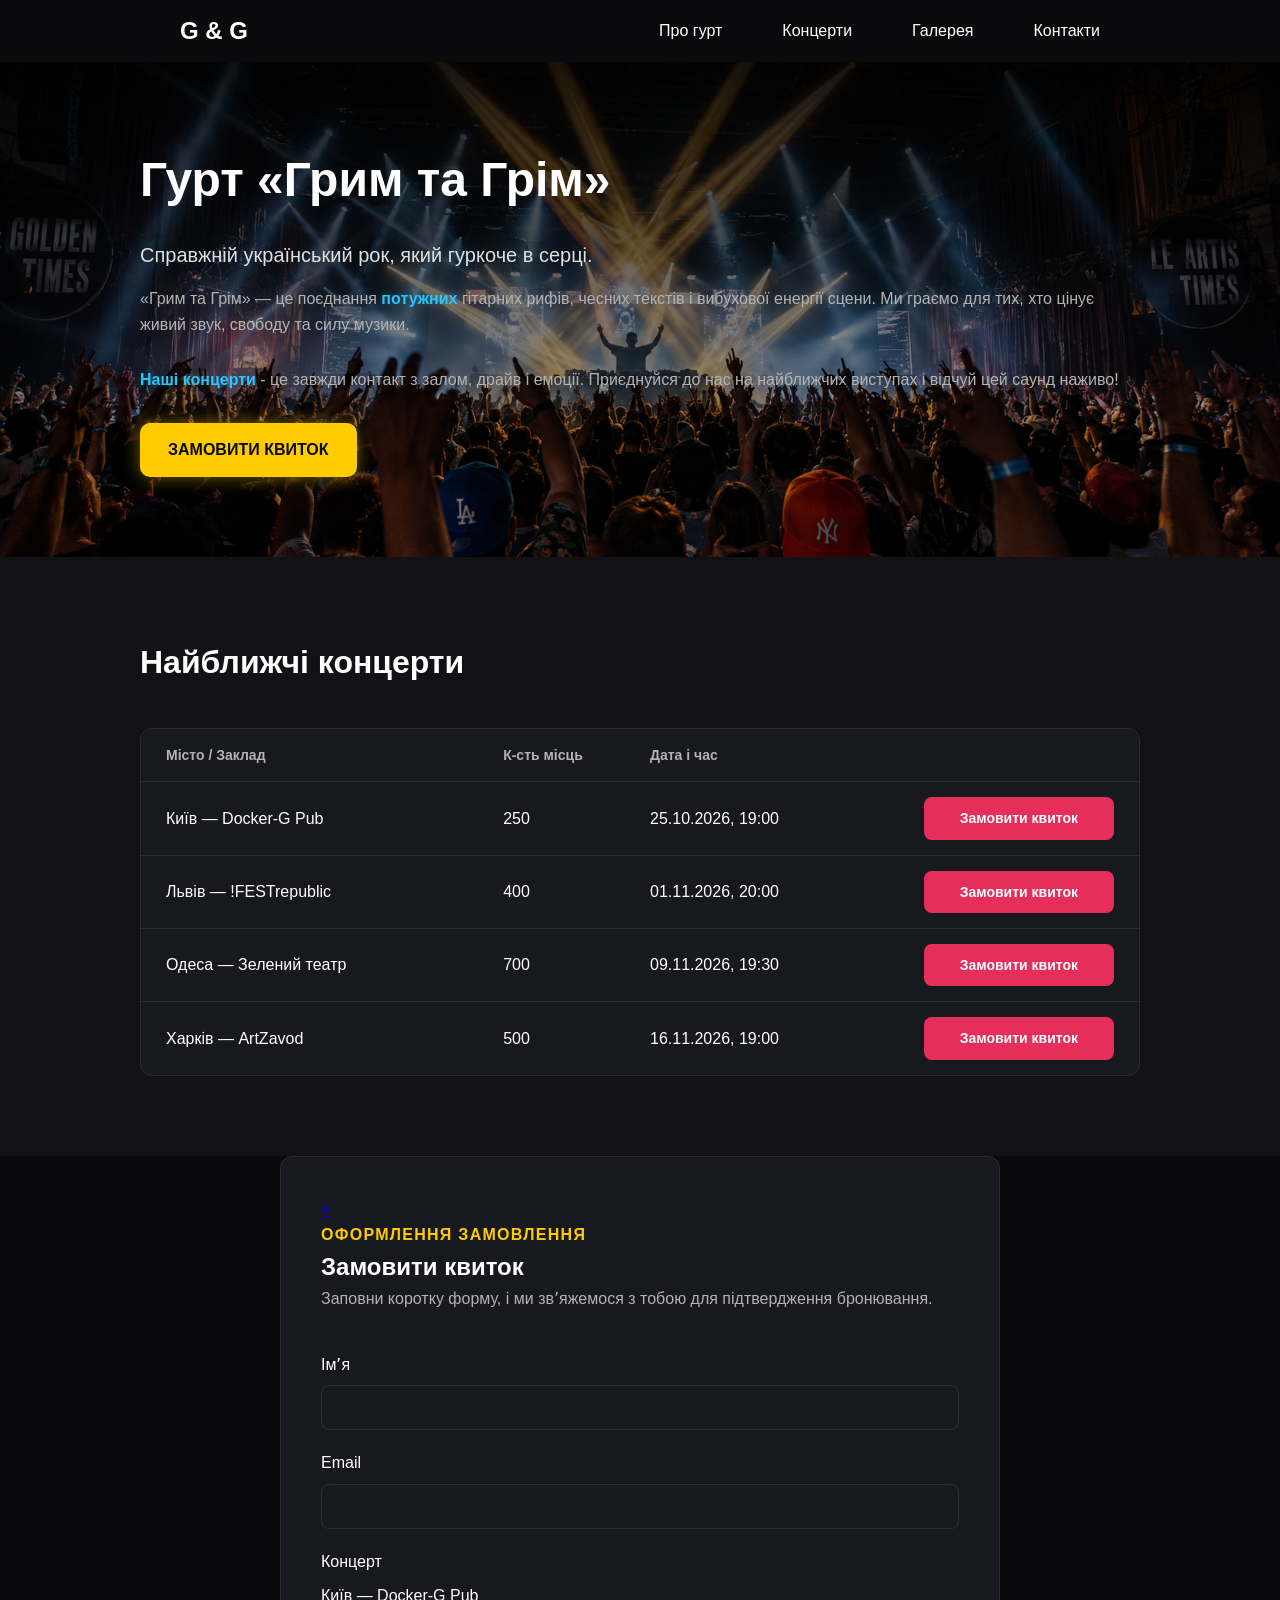
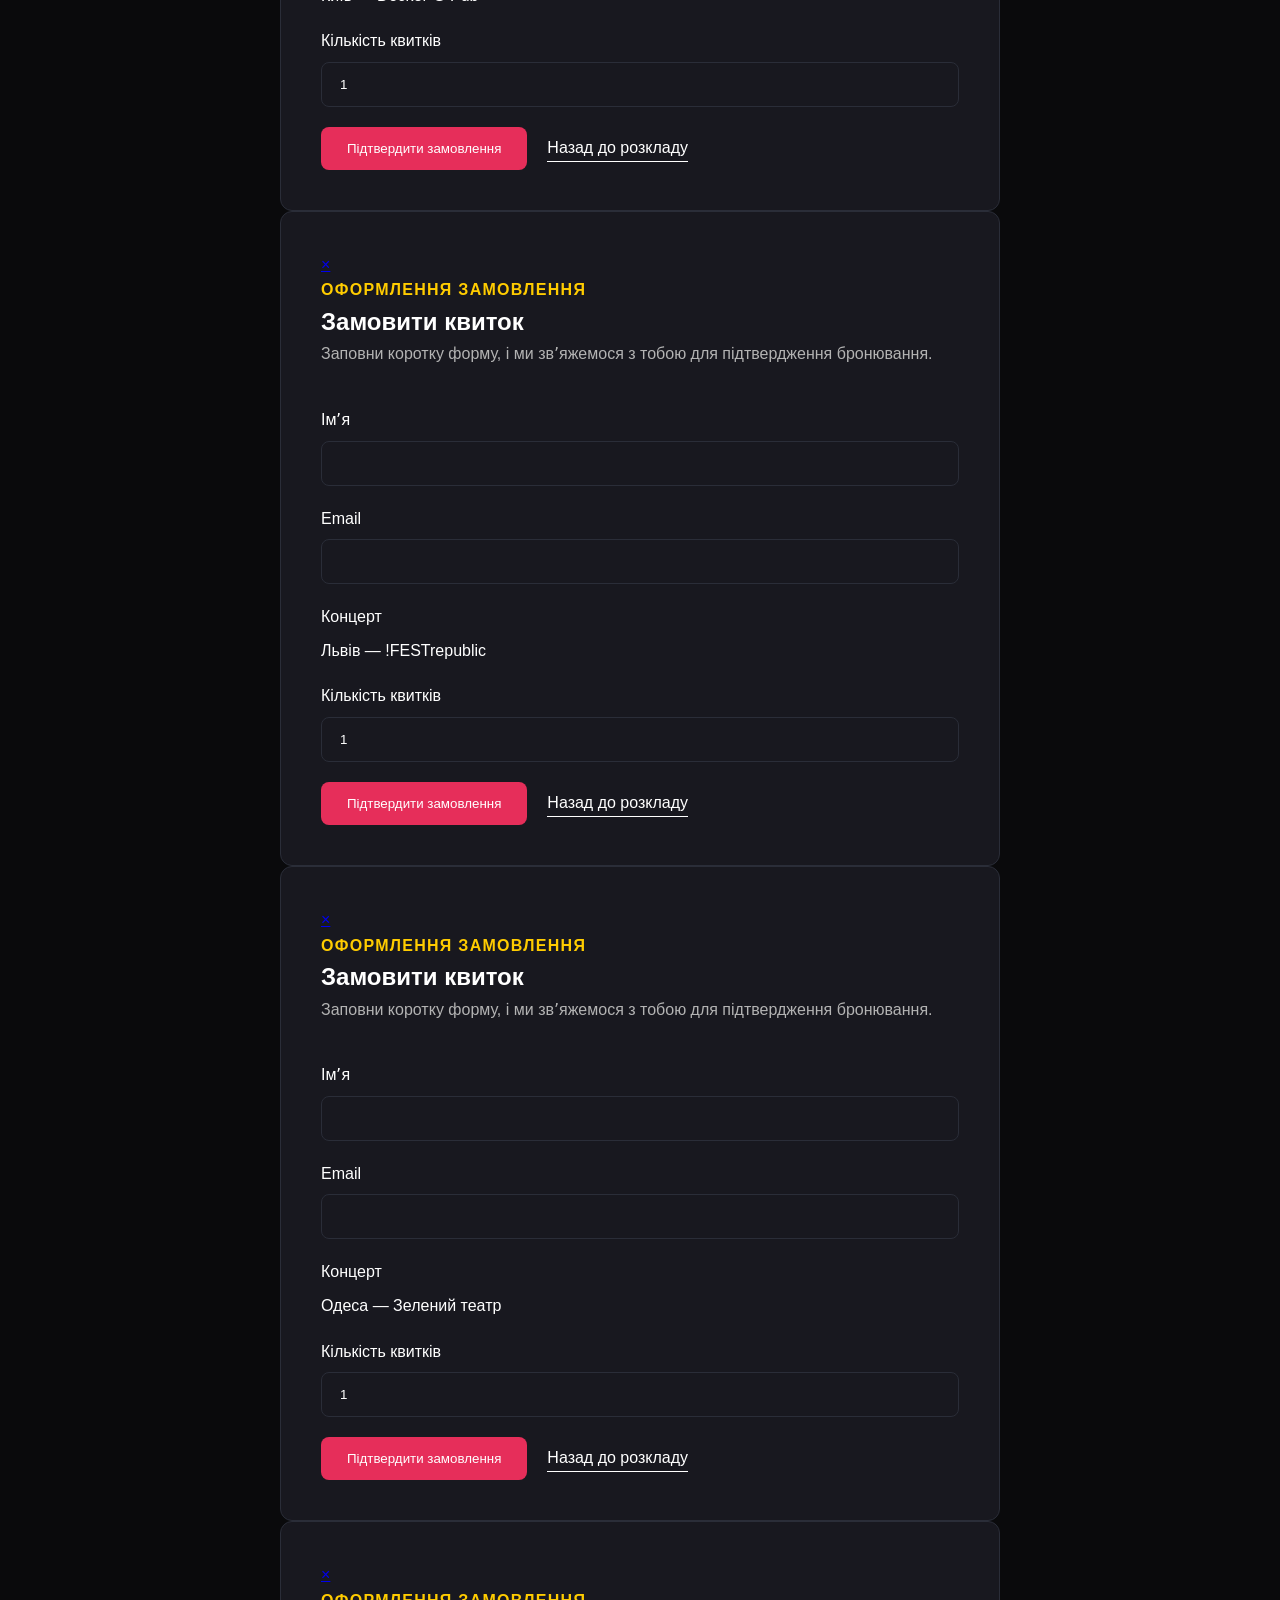
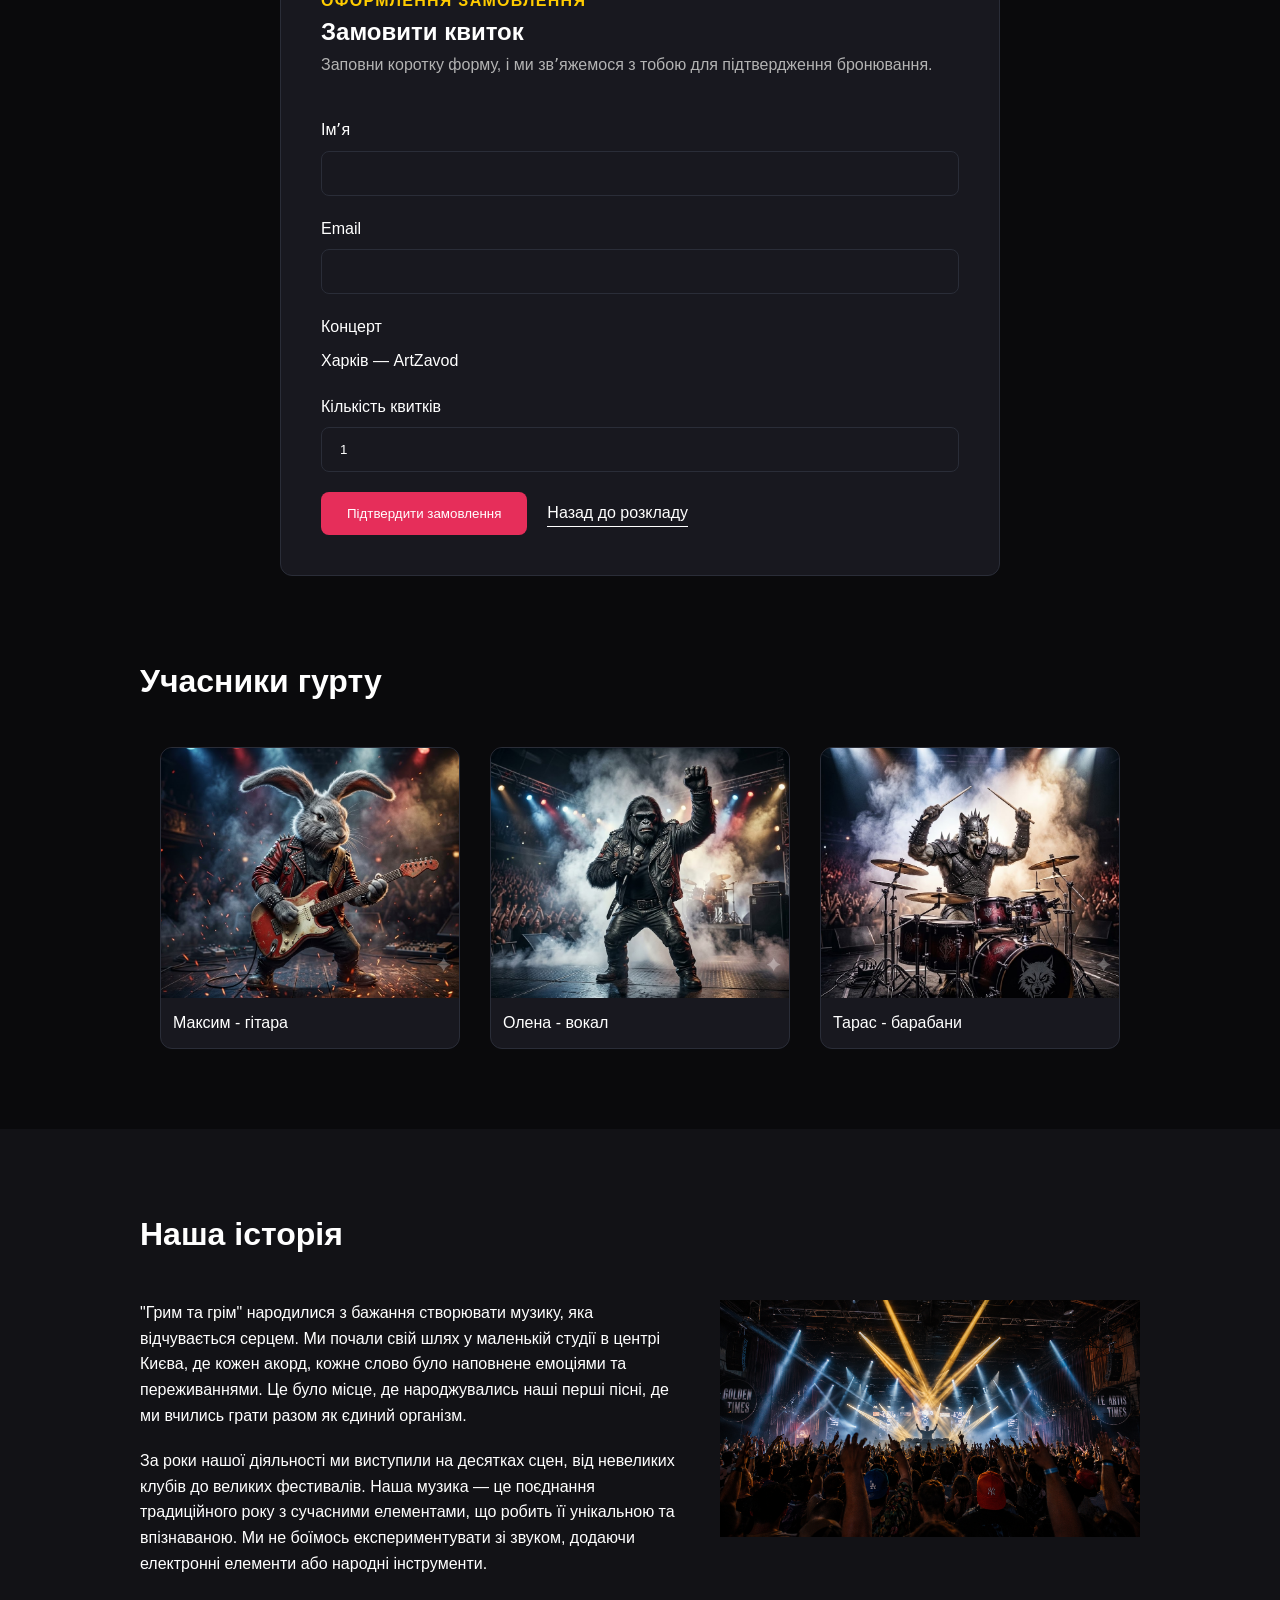
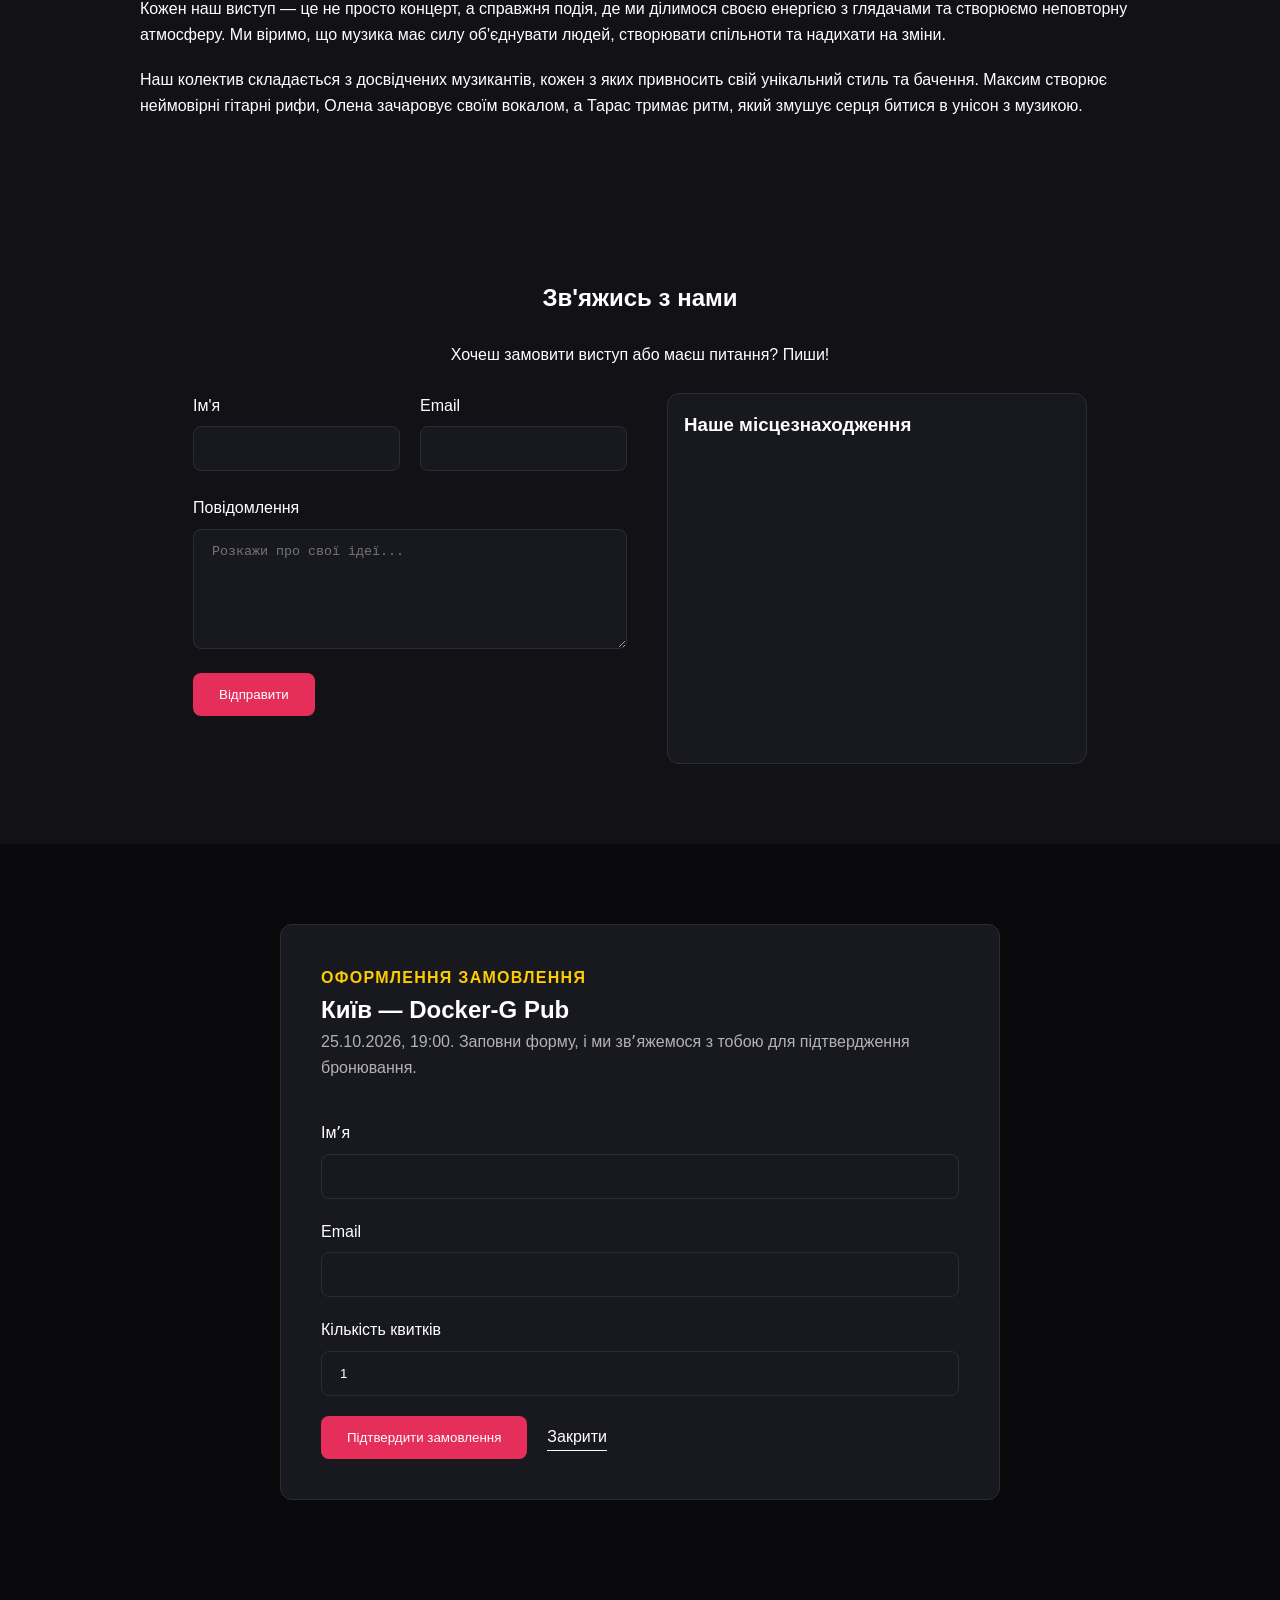
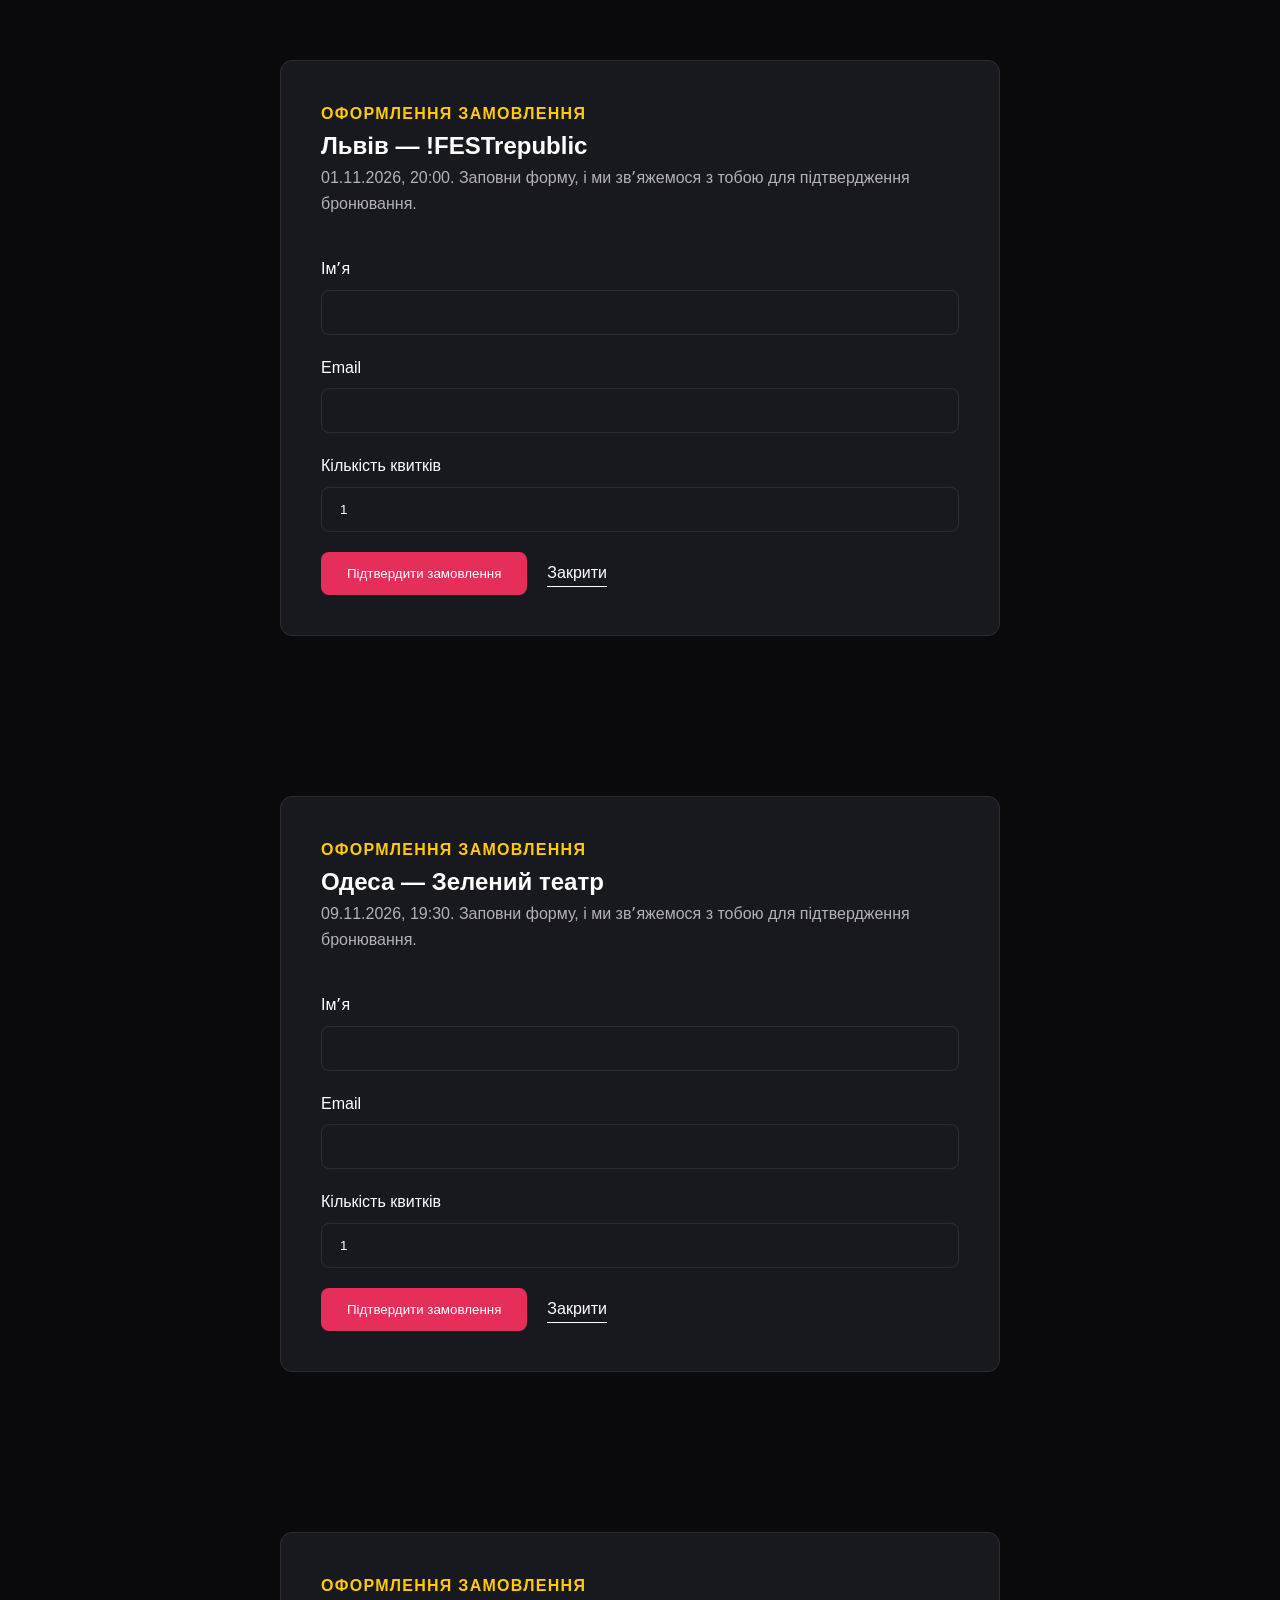
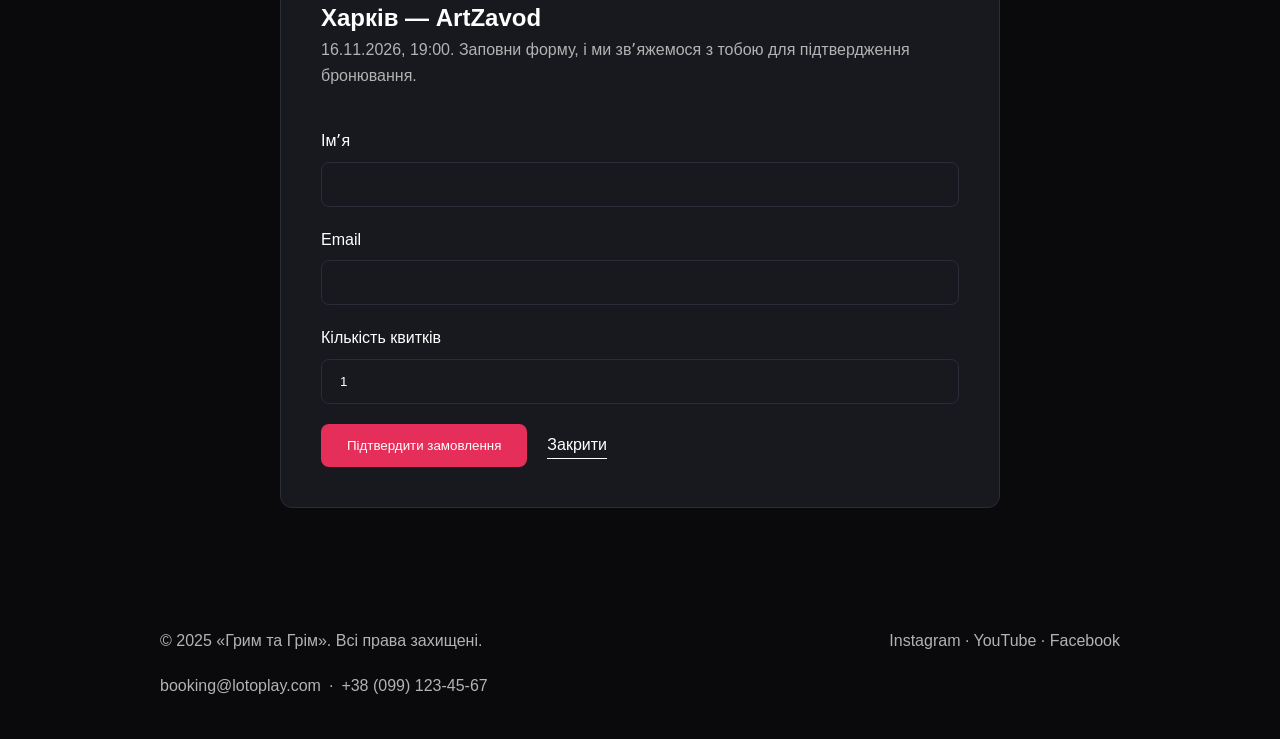
==== commit 88cb949f: "Merge pull request #10 from NastyBaster/codex/add-css-only-overlay-for-burger-menu-53xpr9 Add clicka" ====
--- a/index.html
+++ b/index.html
@@ -21,12 +21,21 @@
           <span></span>
           <span></span>
         </label>
+        <label class="menu-overlay" for="nav-toggle"></label>
 
         <ul>
-          <li><a href="#hero">Про гурт</a></li>
-          <li><a href="#schedule">Концерти</a></li>
-          <li><a href="#members">Галерея</a></li>
-          <li><a href="#contacts">Контакти</a></li>
+          <li>
+            <a href="#hero"><label for="nav-toggle">Про гурт</label></a>
+          </li>
+          <li>
+            <a href="#schedule"><label for="nav-toggle">Концерти</label></a>
+          </li>
+          <li>
+            <a href="#members"><label for="nav-toggle">Галерея</label></a>
+          </li>
+          <li>
+            <a href="#contacts"><label for="nav-toggle">Контакти</label></a>
+          </li>
         </ul>
       </nav>
     </header>
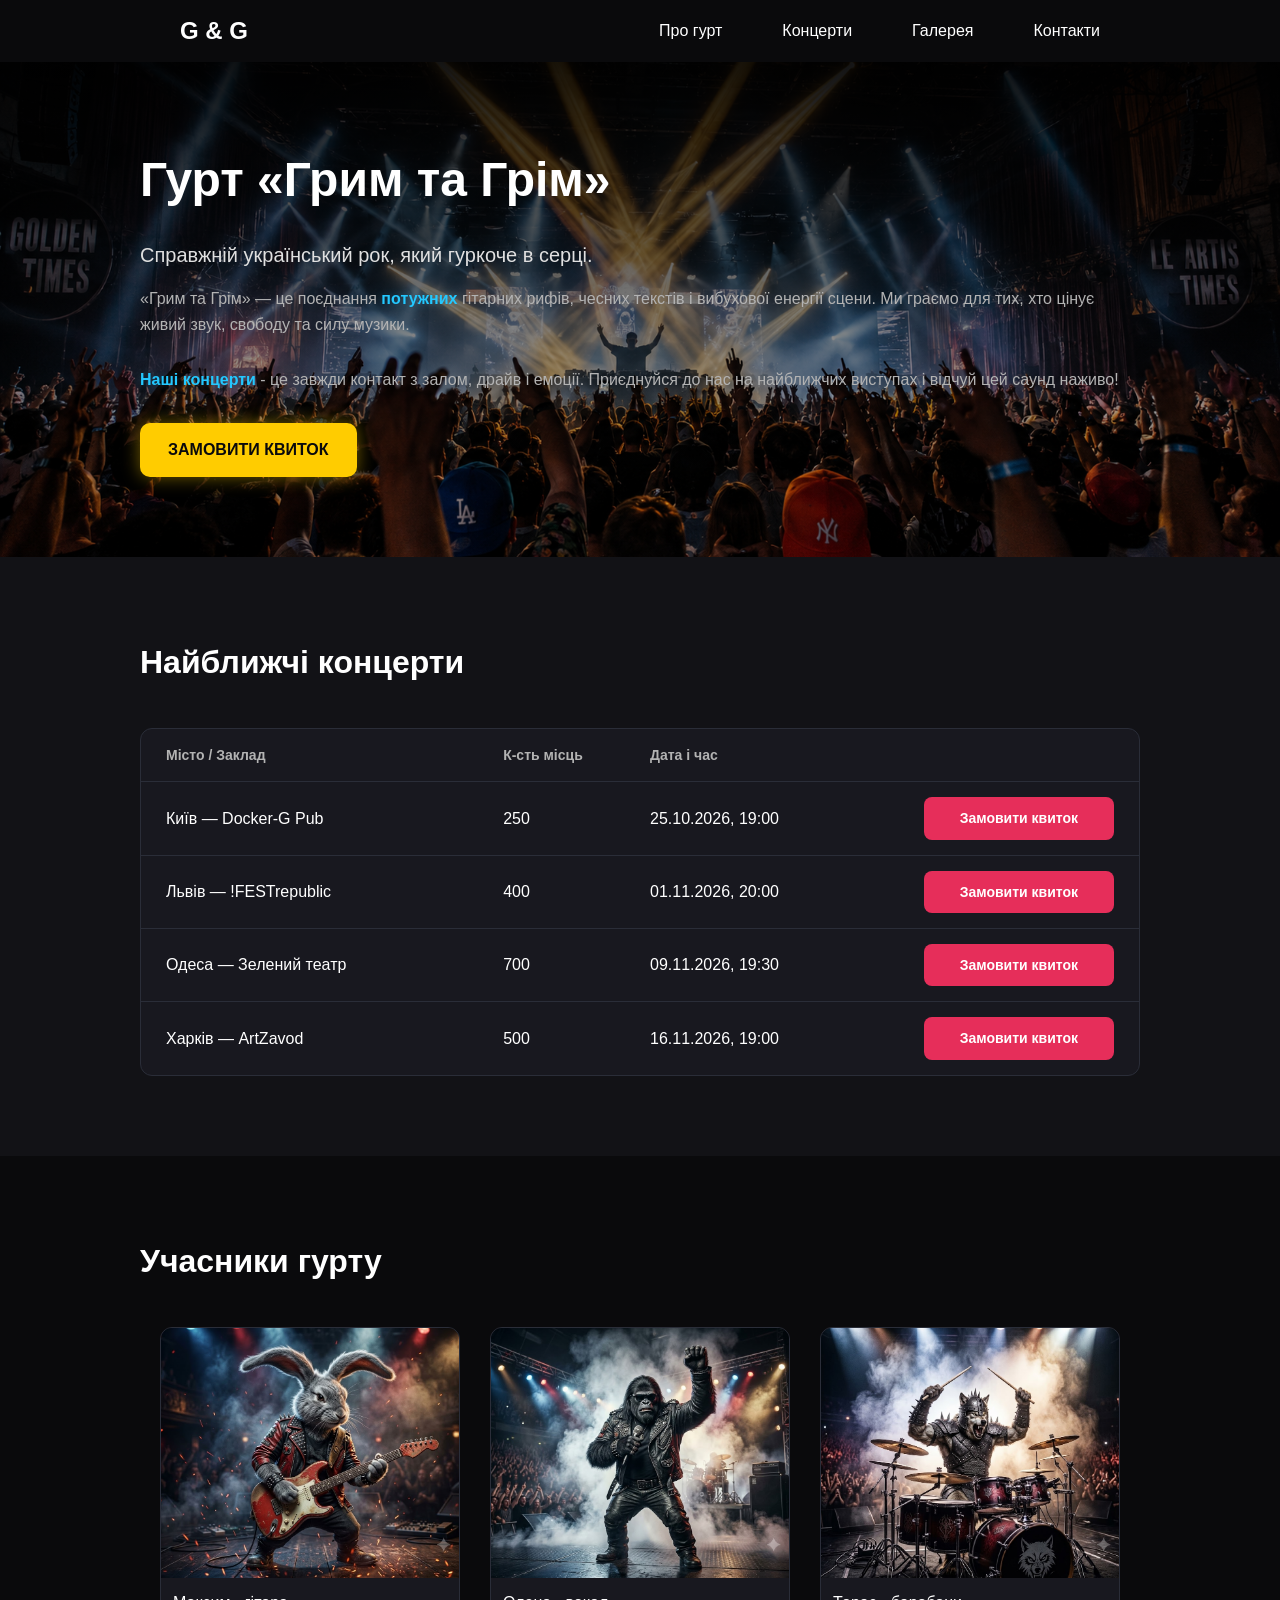
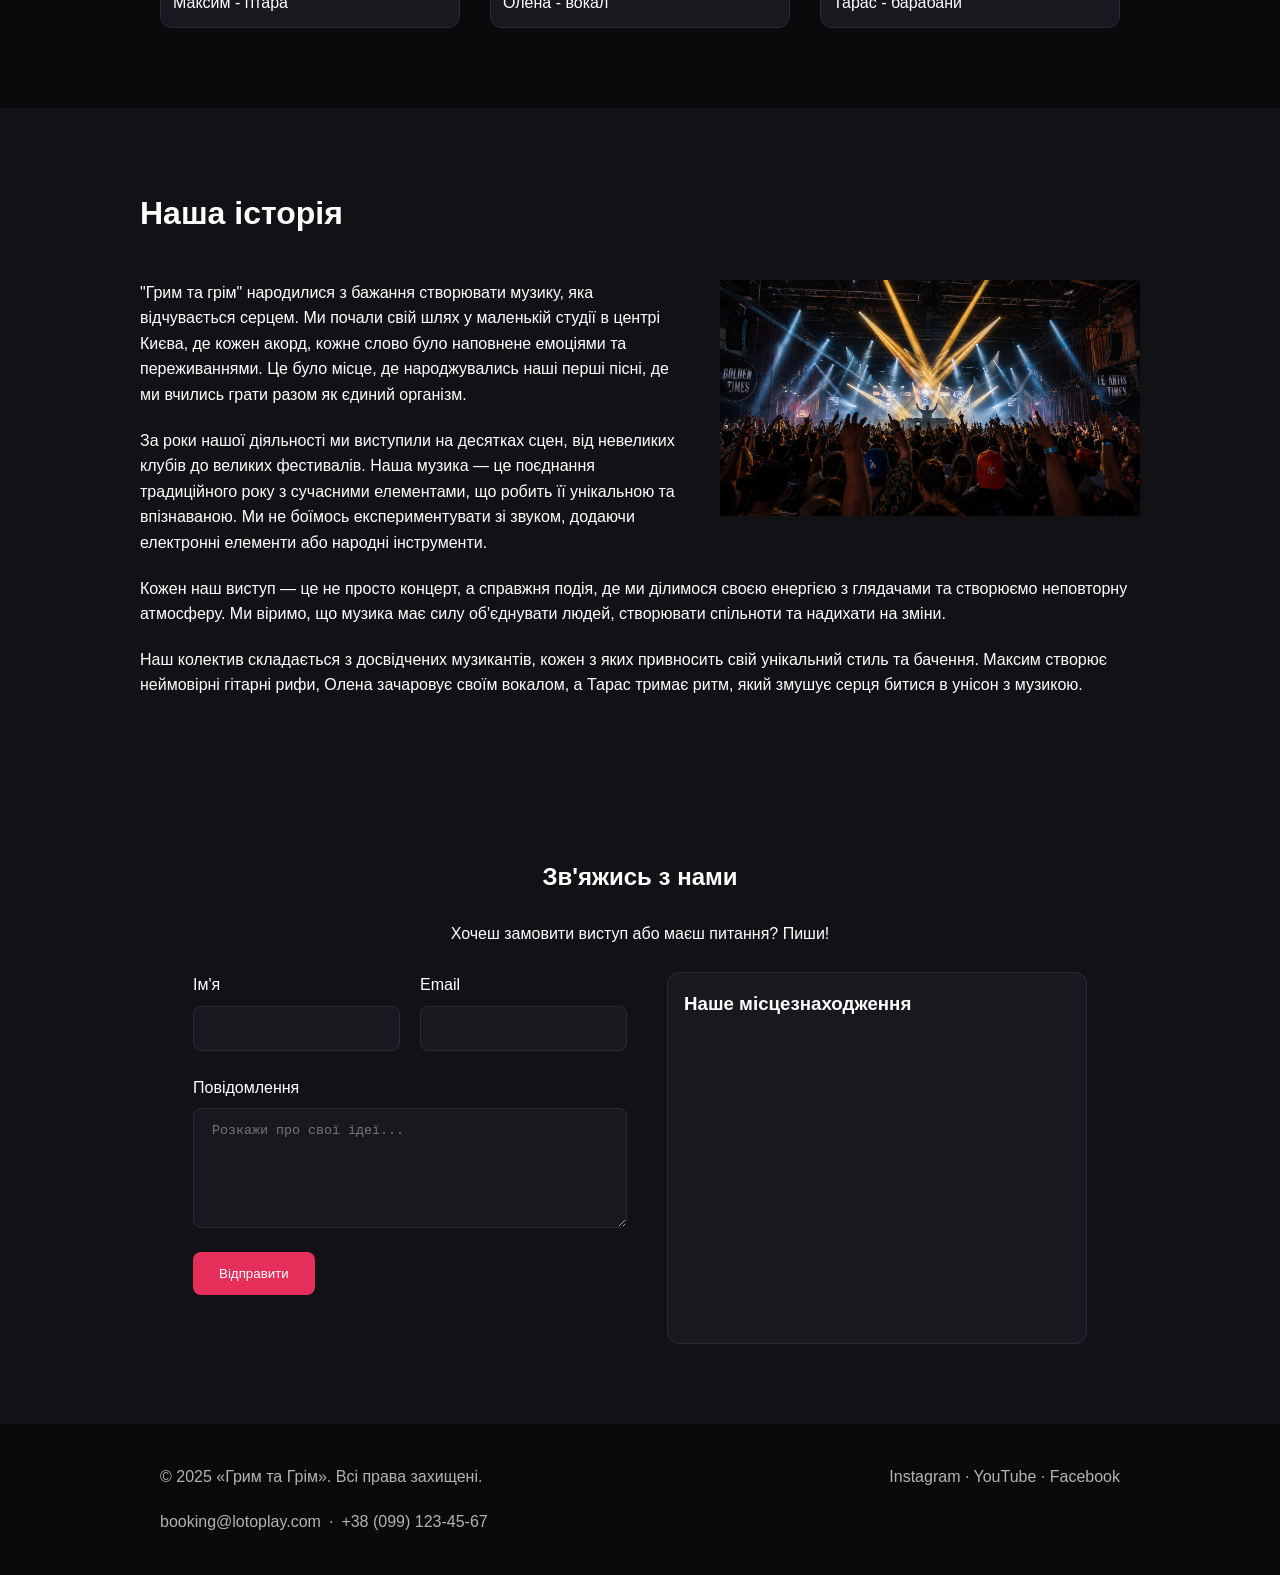
==== commit 73a8e7f3: "Fix mobile navigation and ticket forms" ====
--- a/index.html
+++ b/index.html
@@ -25,16 +25,16 @@
 
         <ul>
           <li>
-            <a href="#hero"><label for="nav-toggle">Про гурт</label></a>
+            <a href="#hero">Про гурт</a>
           </li>
           <li>
-            <a href="#schedule"><label for="nav-toggle">Концерти</label></a>
+            <a href="#schedule">Концерти</a>
           </li>
           <li>
-            <a href="#members"><label for="nav-toggle">Галерея</label></a>
+            <a href="#members">Галерея</a>
           </li>
           <li>
-            <a href="#contacts"><label for="nav-toggle">Контакти</label></a>
+            <a href="#contacts">Контакти</a>
           </li>
         </ul>
       </nav>
@@ -115,75 +115,6 @@
       </div>
     </section>
 
-    <div class="ticket-modals" aria-live="polite">
-      <div id="ticket-kyiv" class="ticket-modal" role="dialog" aria-labelledby="ticket-kyiv-title" aria-modal="true">
-        <a href="#schedule" class="ticket-backdrop" aria-label="Закрити форму"></a>
-        <section class="ticket-card ticket-modal-card">
-          <a href="#schedule" class="ticket-close" aria-label="Закрити форму">×</a>
-          <p class="eyebrow">Оформлення замовлення</p>
-          <h2 id="ticket-kyiv-title">Замовити квиток</h2>
-          <p class="ticket-intro">Заповни коротку форму, і ми звʼяжемося з тобою для підтвердження бронювання.</p>
-          <form class="ticket-form" action="#contacts" method="post">
-            <div class="field"><label for="ticket-kyiv-name">Імʼя</label><input id="ticket-kyiv-name" name="name" type="text" minlength="2" required /></div>
-            <div class="field"><label for="ticket-kyiv-email">Email</label><input id="ticket-kyiv-email" name="email" type="email" required /></div>
-            <div class="field"><span class="ticket-label">Концерт</span><p class="ticket-concert">Київ — Docker-G Pub</p><input type="hidden" name="concert" value="Київ — Docker-G Pub" /></div>
-            <div class="field"><label for="ticket-kyiv-count">Кількість квитків</label><input id="ticket-kyiv-count" name="tickets" type="number" min="1" max="10" value="1" required /></div>
-            <div class="ticket-actions"><button type="submit">Підтвердити замовлення</button><a href="#schedule" class="btn-secondary">Назад до розкладу</a></div>
-          </form>
-        </section>
-      </div>
-
-      <div id="ticket-lviv" class="ticket-modal" role="dialog" aria-labelledby="ticket-lviv-title" aria-modal="true">
-        <a href="#schedule" class="ticket-backdrop" aria-label="Закрити форму"></a>
-        <section class="ticket-card ticket-modal-card">
-          <a href="#schedule" class="ticket-close" aria-label="Закрити форму">×</a>
-          <p class="eyebrow">Оформлення замовлення</p>
-          <h2 id="ticket-lviv-title">Замовити квиток</h2>
-          <p class="ticket-intro">Заповни коротку форму, і ми звʼяжемося з тобою для підтвердження бронювання.</p>
-          <form class="ticket-form" action="#contacts" method="post">
-            <div class="field"><label for="ticket-lviv-name">Імʼя</label><input id="ticket-lviv-name" name="name" type="text" minlength="2" required /></div>
-            <div class="field"><label for="ticket-lviv-email">Email</label><input id="ticket-lviv-email" name="email" type="email" required /></div>
-            <div class="field"><span class="ticket-label">Концерт</span><p class="ticket-concert">Львів — !FESTrepublic</p><input type="hidden" name="concert" value="Львів — !FESTrepublic" /></div>
-            <div class="field"><label for="ticket-lviv-count">Кількість квитків</label><input id="ticket-lviv-count" name="tickets" type="number" min="1" max="10" value="1" required /></div>
-            <div class="ticket-actions"><button type="submit">Підтвердити замовлення</button><a href="#schedule" class="btn-secondary">Назад до розкладу</a></div>
-          </form>
-        </section>
-      </div>
-
-      <div id="ticket-odesa" class="ticket-modal" role="dialog" aria-labelledby="ticket-odesa-title" aria-modal="true">
-        <a href="#schedule" class="ticket-backdrop" aria-label="Закрити форму"></a>
-        <section class="ticket-card ticket-modal-card">
-          <a href="#schedule" class="ticket-close" aria-label="Закрити форму">×</a>
-          <p class="eyebrow">Оформлення замовлення</p>
-          <h2 id="ticket-odesa-title">Замовити квиток</h2>
-          <p class="ticket-intro">Заповни коротку форму, і ми звʼяжемося з тобою для підтвердження бронювання.</p>
-          <form class="ticket-form" action="#contacts" method="post">
-            <div class="field"><label for="ticket-odesa-name">Імʼя</label><input id="ticket-odesa-name" name="name" type="text" minlength="2" required /></div>
-            <div class="field"><label for="ticket-odesa-email">Email</label><input id="ticket-odesa-email" name="email" type="email" required /></div>
-            <div class="field"><span class="ticket-label">Концерт</span><p class="ticket-concert">Одеса — Зелений театр</p><input type="hidden" name="concert" value="Одеса — Зелений театр" /></div>
-            <div class="field"><label for="ticket-odesa-count">Кількість квитків</label><input id="ticket-odesa-count" name="tickets" type="number" min="1" max="10" value="1" required /></div>
-            <div class="ticket-actions"><button type="submit">Підтвердити замовлення</button><a href="#schedule" class="btn-secondary">Назад до розкладу</a></div>
-          </form>
-        </section>
-      </div>
-
-      <div id="ticket-kharkiv" class="ticket-modal" role="dialog" aria-labelledby="ticket-kharkiv-title" aria-modal="true">
-        <a href="#schedule" class="ticket-backdrop" aria-label="Закрити форму"></a>
-        <section class="ticket-card ticket-modal-card">
-          <a href="#schedule" class="ticket-close" aria-label="Закрити форму">×</a>
-          <p class="eyebrow">Оформлення замовлення</p>
-          <h2 id="ticket-kharkiv-title">Замовити квиток</h2>
-          <p class="ticket-intro">Заповни коротку форму, і ми звʼяжемося з тобою для підтвердження бронювання.</p>
-          <form class="ticket-form" action="#contacts" method="post">
-            <div class="field"><label for="ticket-kharkiv-name">Імʼя</label><input id="ticket-kharkiv-name" name="name" type="text" minlength="2" required /></div>
-            <div class="field"><label for="ticket-kharkiv-email">Email</label><input id="ticket-kharkiv-email" name="email" type="email" required /></div>
-            <div class="field"><span class="ticket-label">Концерт</span><p class="ticket-concert">Харків — ArtZavod</p><input type="hidden" name="concert" value="Харків — ArtZavod" /></div>
-            <div class="field"><label for="ticket-kharkiv-count">Кількість квитків</label><input id="ticket-kharkiv-count" name="tickets" type="number" min="1" max="10" value="1" required /></div>
-            <div class="ticket-actions"><button type="submit">Підтвердити замовлення</button><a href="#schedule" class="btn-secondary">Назад до розкладу</a></div>
-          </form>
-        </section>
-      </div>
-    </div>
     <section id="members">
       <h2 class="section-title">Учасники гурту</h2>
 
@@ -372,255 +303,6 @@
       </div>
     </section>
 
-    <div class="ticket-modals" aria-label="Форми замовлення квитків">
-      <section
-        id="ticket-kyiv"
-        class="ticket-modal"
-        aria-labelledby="ticket-kyiv-title"
-      >
-        <a
-          href="#schedule"
-          class="ticket-backdrop"
-          aria-label="Закрити форму"
-        ></a>
-        <div class="ticket-card" role="dialog" aria-modal="true">
-          <p class="eyebrow">Оформлення замовлення</p>
-          <h2 id="ticket-kyiv-title">Київ — Docker-G Pub</h2>
-          <p class="ticket-intro">
-            25.10.2026, 19:00. Заповни форму, і ми звʼяжемося з тобою для
-            підтвердження бронювання.
-          </p>
-          <form class="ticket-form" action="success.html" method="get">
-            <input
-              type="hidden"
-              name="concert"
-              value="Київ — Docker-G Pub, 25.10.2026, 19:00"
-            />
-            <div class="field">
-              <label for="ticket-kyiv-name">Імʼя</label
-              ><input
-                id="ticket-kyiv-name"
-                name="name"
-                type="text"
-                minlength="2"
-                required
-              />
-            </div>
-            <div class="field">
-              <label for="ticket-kyiv-email">Email</label
-              ><input
-                id="ticket-kyiv-email"
-                name="email"
-                type="email"
-                required
-              />
-            </div>
-            <div class="field">
-              <label for="ticket-kyiv-count">Кількість квитків</label
-              ><input
-                id="ticket-kyiv-count"
-                name="tickets"
-                type="number"
-                min="1"
-                max="10"
-                value="1"
-                required
-              />
-            </div>
-            <div class="ticket-actions">
-              <button type="submit">Підтвердити замовлення</button
-              ><a href="#schedule" class="btn-secondary">Закрити</a>
-            </div>
-          </form>
-        </div>
-      </section>
-
-      <section
-        id="ticket-lviv"
-        class="ticket-modal"
-        aria-labelledby="ticket-lviv-title"
-      >
-        <a
-          href="#schedule"
-          class="ticket-backdrop"
-          aria-label="Закрити форму"
-        ></a>
-        <div class="ticket-card" role="dialog" aria-modal="true">
-          <p class="eyebrow">Оформлення замовлення</p>
-          <h2 id="ticket-lviv-title">Львів — !FESTrepublic</h2>
-          <p class="ticket-intro">
-            01.11.2026, 20:00. Заповни форму, і ми звʼяжемося з тобою для
-            підтвердження бронювання.
-          </p>
-          <form class="ticket-form" action="success.html" method="get">
-            <input
-              type="hidden"
-              name="concert"
-              value="Львів — !FESTrepublic, 01.11.2026, 20:00"
-            />
-            <div class="field">
-              <label for="ticket-lviv-name">Імʼя</label
-              ><input
-                id="ticket-lviv-name"
-                name="name"
-                type="text"
-                minlength="2"
-                required
-              />
-            </div>
-            <div class="field">
-              <label for="ticket-lviv-email">Email</label
-              ><input
-                id="ticket-lviv-email"
-                name="email"
-                type="email"
-                required
-              />
-            </div>
-            <div class="field">
-              <label for="ticket-lviv-count">Кількість квитків</label
-              ><input
-                id="ticket-lviv-count"
-                name="tickets"
-                type="number"
-                min="1"
-                max="10"
-                value="1"
-                required
-              />
-            </div>
-            <div class="ticket-actions">
-              <button type="submit">Підтвердити замовлення</button
-              ><a href="#schedule" class="btn-secondary">Закрити</a>
-            </div>
-          </form>
-        </div>
-      </section>
-
-      <section
-        id="ticket-odesa"
-        class="ticket-modal"
-        aria-labelledby="ticket-odesa-title"
-      >
-        <a
-          href="#schedule"
-          class="ticket-backdrop"
-          aria-label="Закрити форму"
-        ></a>
-        <div class="ticket-card" role="dialog" aria-modal="true">
-          <p class="eyebrow">Оформлення замовлення</p>
-          <h2 id="ticket-odesa-title">Одеса — Зелений театр</h2>
-          <p class="ticket-intro">
-            09.11.2026, 19:30. Заповни форму, і ми звʼяжемося з тобою для
-            підтвердження бронювання.
-          </p>
-          <form class="ticket-form" action="success.html" method="get">
-            <input
-              type="hidden"
-              name="concert"
-              value="Одеса — Зелений театр, 09.11.2026, 19:30"
-            />
-            <div class="field">
-              <label for="ticket-odesa-name">Імʼя</label
-              ><input
-                id="ticket-odesa-name"
-                name="name"
-                type="text"
-                minlength="2"
-                required
-              />
-            </div>
-            <div class="field">
-              <label for="ticket-odesa-email">Email</label
-              ><input
-                id="ticket-odesa-email"
-                name="email"
-                type="email"
-                required
-              />
-            </div>
-            <div class="field">
-              <label for="ticket-odesa-count">Кількість квитків</label
-              ><input
-                id="ticket-odesa-count"
-                name="tickets"
-                type="number"
-                min="1"
-                max="10"
-                value="1"
-                required
-              />
-            </div>
-            <div class="ticket-actions">
-              <button type="submit">Підтвердити замовлення</button
-              ><a href="#schedule" class="btn-secondary">Закрити</a>
-            </div>
-          </form>
-        </div>
-      </section>
-
-      <section
-        id="ticket-kharkiv"
-        class="ticket-modal"
-        aria-labelledby="ticket-kharkiv-title"
-      >
-        <a
-          href="#schedule"
-          class="ticket-backdrop"
-          aria-label="Закрити форму"
-        ></a>
-        <div class="ticket-card" role="dialog" aria-modal="true">
-          <p class="eyebrow">Оформлення замовлення</p>
-          <h2 id="ticket-kharkiv-title">Харків — ArtZavod</h2>
-          <p class="ticket-intro">
-            16.11.2026, 19:00. Заповни форму, і ми звʼяжемося з тобою для
-            підтвердження бронювання.
-          </p>
-          <form class="ticket-form" action="success.html" method="get">
-            <input
-              type="hidden"
-              name="concert"
-              value="Харків — ArtZavod, 16.11.2026, 19:00"
-            />
-            <div class="field">
-              <label for="ticket-kharkiv-name">Імʼя</label
-              ><input
-                id="ticket-kharkiv-name"
-                name="name"
-                type="text"
-                minlength="2"
-                required
-              />
-            </div>
-            <div class="field">
-              <label for="ticket-kharkiv-email">Email</label
-              ><input
-                id="ticket-kharkiv-email"
-                name="email"
-                type="email"
-                required
-              />
-            </div>
-            <div class="field">
-              <label for="ticket-kharkiv-count">Кількість квитків</label
-              ><input
-                id="ticket-kharkiv-count"
-                name="tickets"
-                type="number"
-                min="1"
-                max="10"
-                value="1"
-                required
-              />
-            </div>
-            <div class="ticket-actions">
-              <button type="submit">Підтвердити замовлення</button
-              ><a href="#schedule" class="btn-secondary">Закрити</a>
-            </div>
-          </form>
-        </div>
-      </section>
-    </div>
     <footer class="footer">
       <div class="footer-info">
         <p>&copy; 2025 «Грим та Грім». Всі права захищені.</p>
@@ -655,5 +337,13 @@
         </a>
       </nav>
     </footer>
+
+    <script>
+      document.querySelectorAll('header nav a').forEach((link) => {
+        link.addEventListener('click', () => {
+          document.getElementById('nav-toggle').checked = false;
+        });
+      });
+    </script>
   </body>
 </html>
